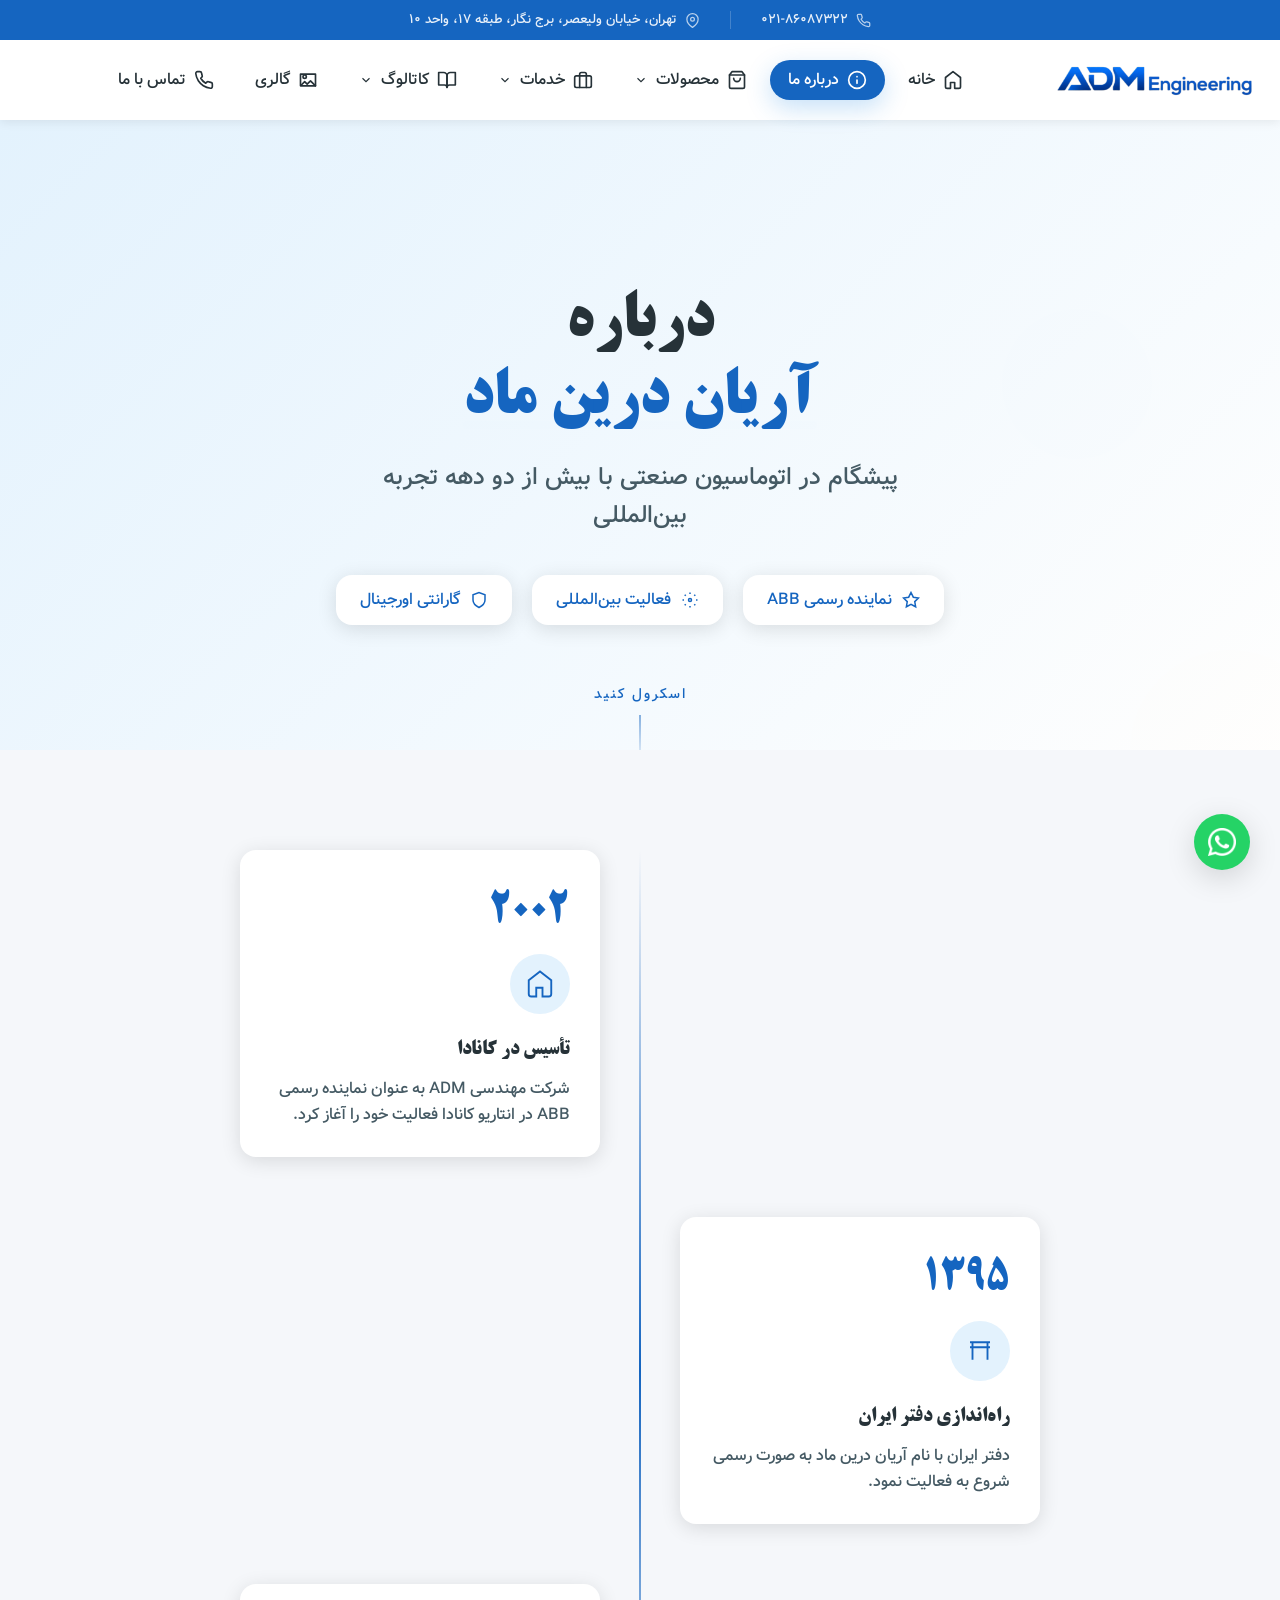
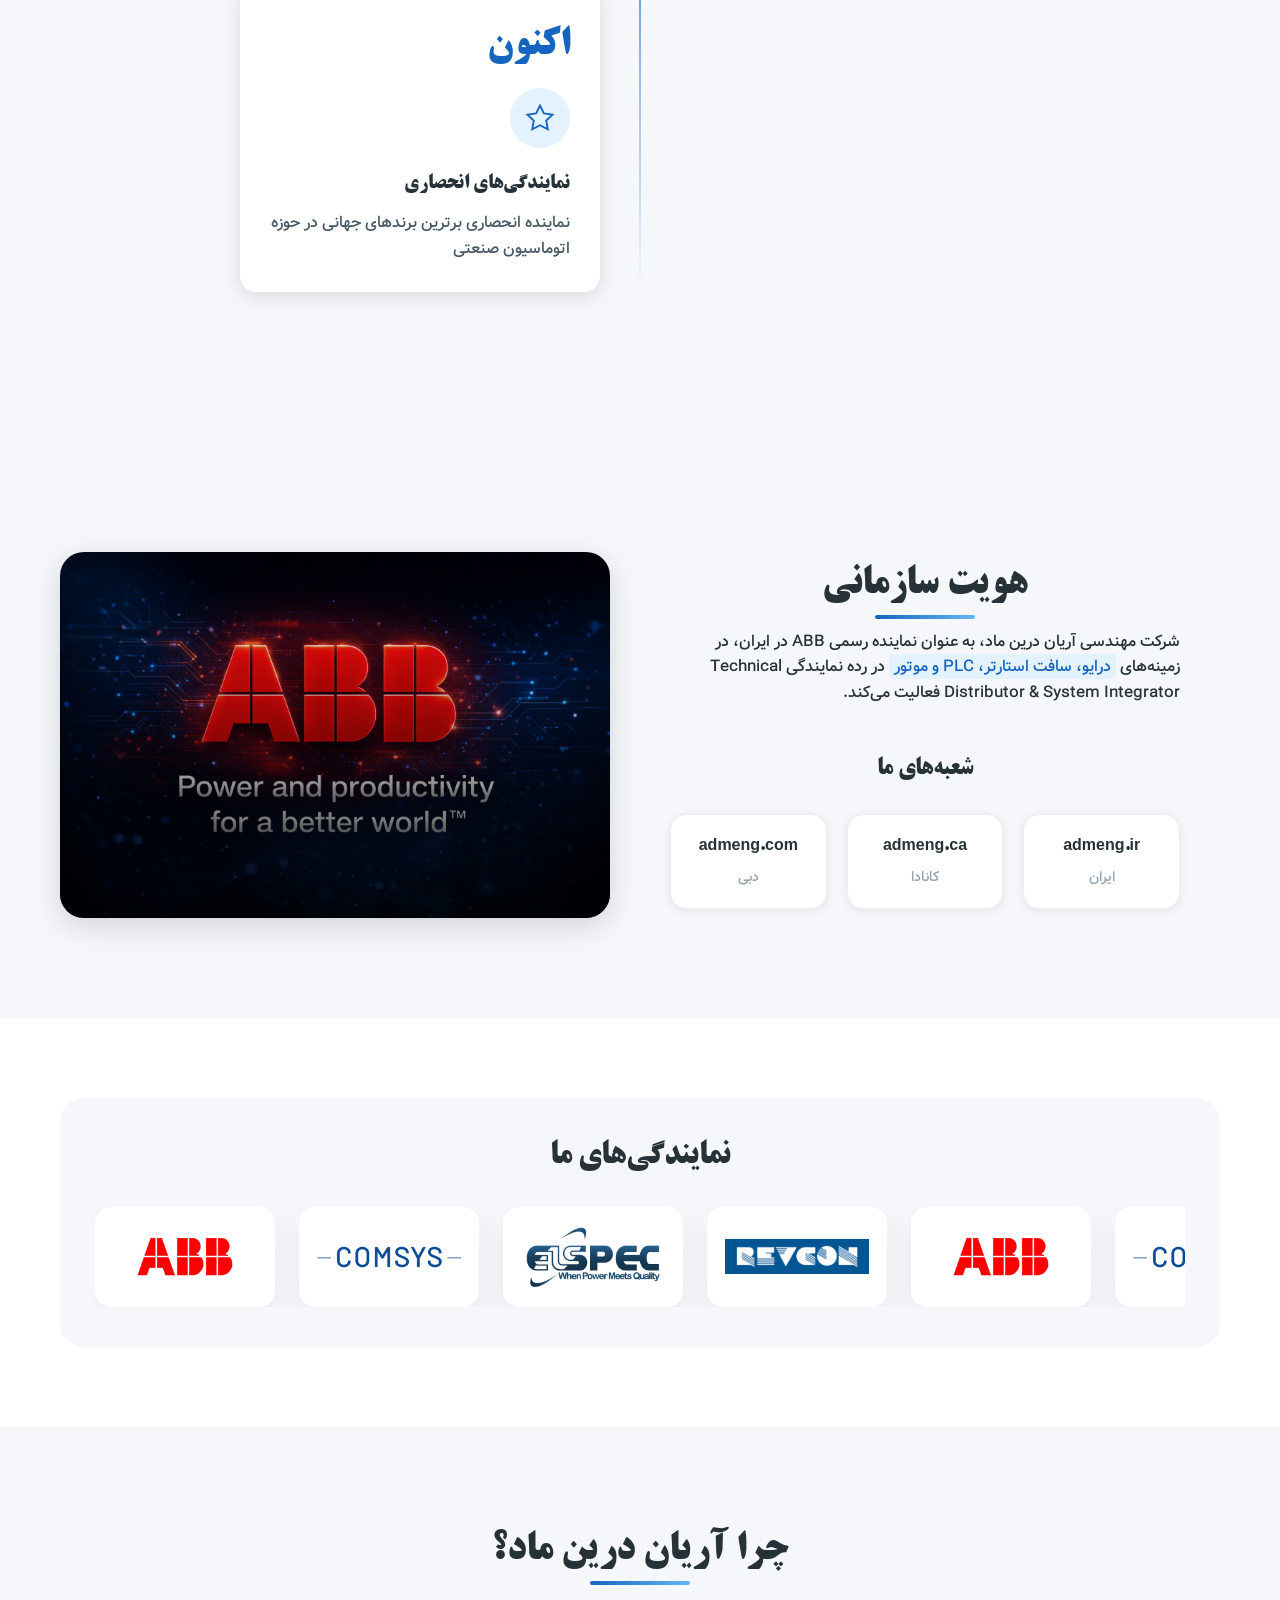
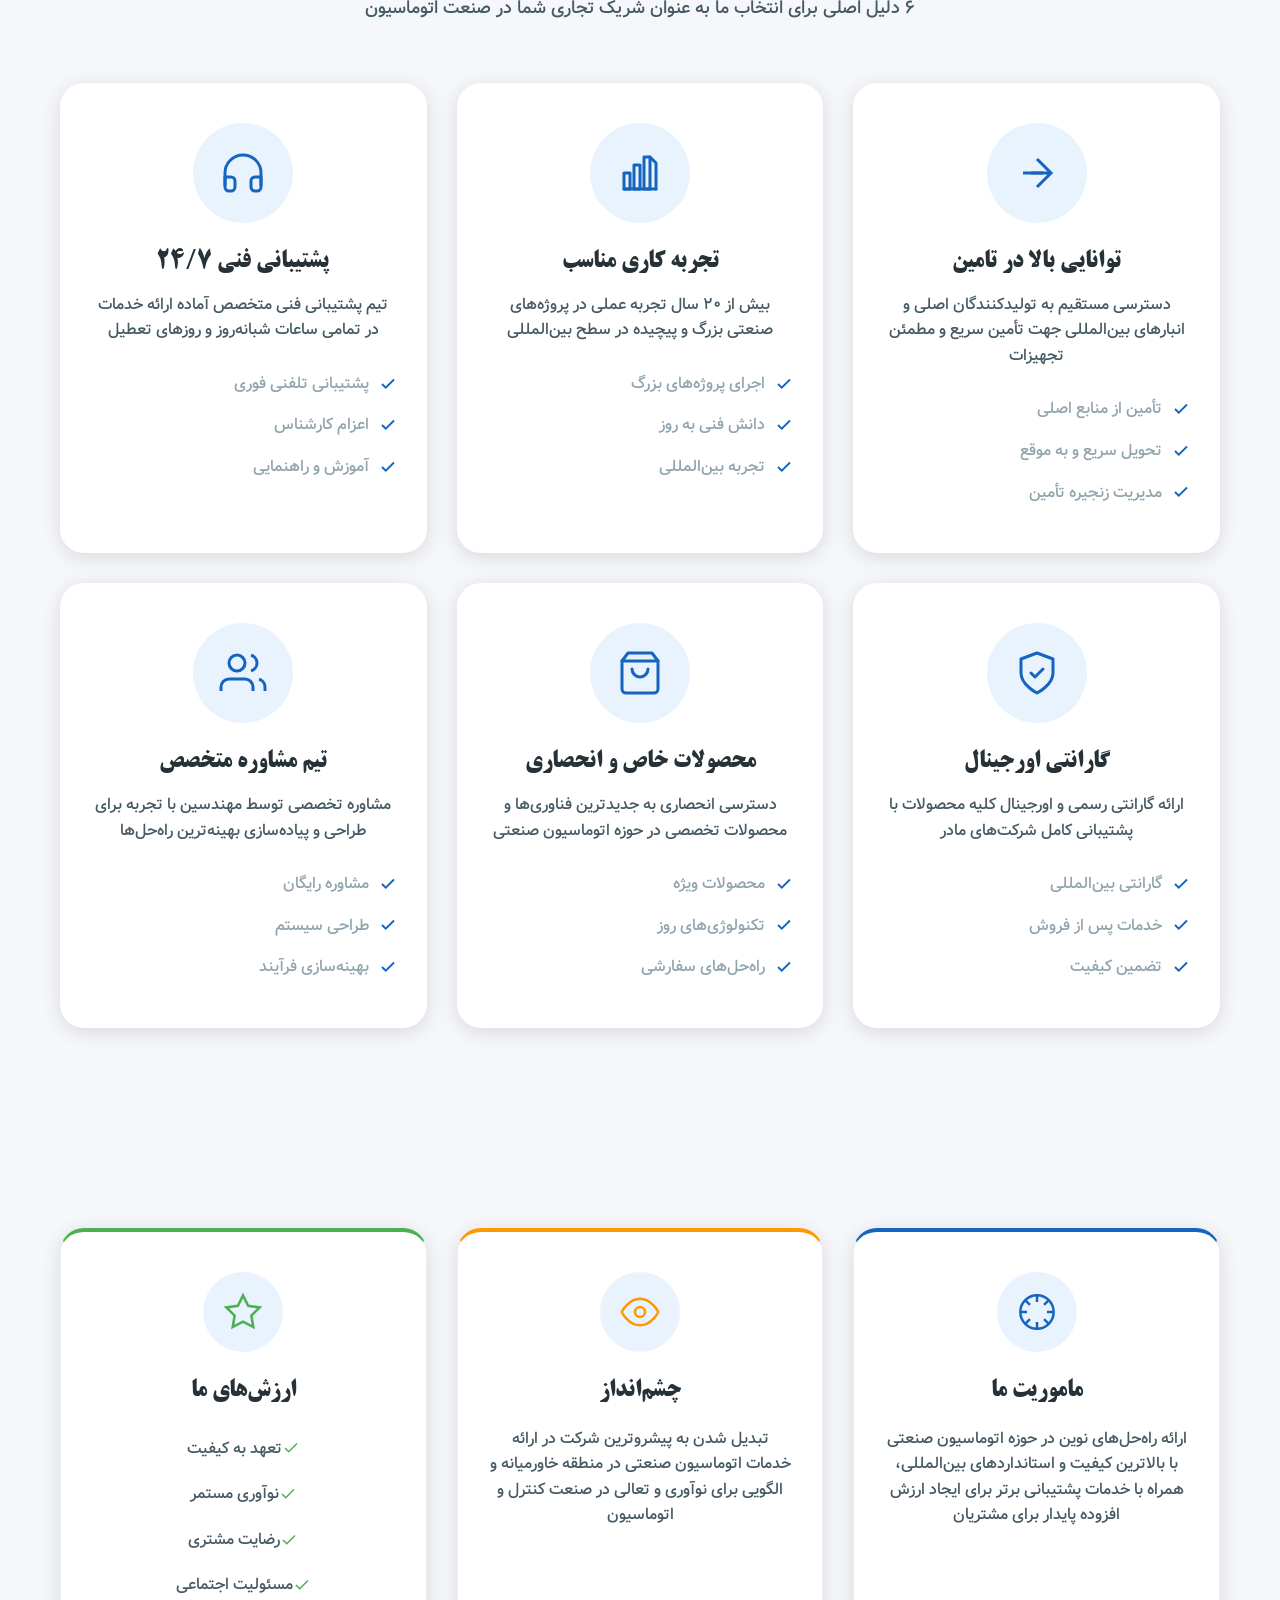
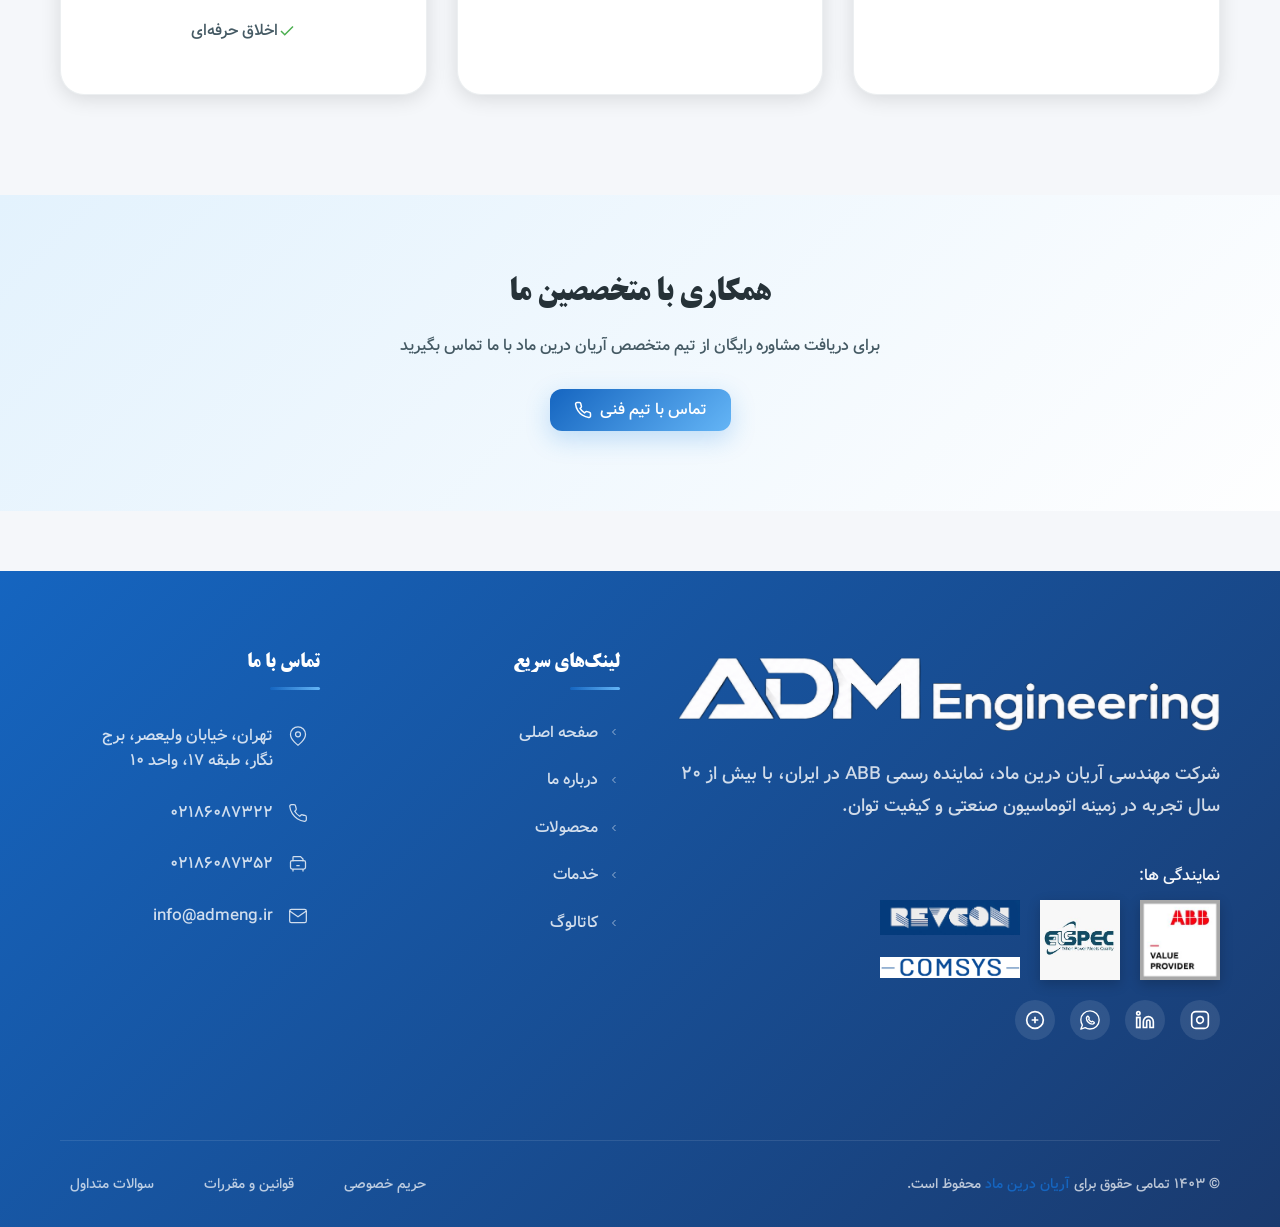
==== about.html @ 377b568b "Add files via upload" ====
<!DOCTYPE html>
<html lang="fa" dir="rtl">

<head>
    <meta charset="UTF-8">
    <meta name="viewport" content="width=device-width, initial-scale=1.0">
    <title>درباره آریان درین ماد | نماینده رسمی ABB در ایران | ۲۰ سال تجربه</title>
    <meta name="description"
        content="شرکت مهندسی آریان درین ماد، نماینده رسمی ABB در ایران با بیش از ۲۰ سال تجربه در اتوماسیون صنعتی، ارائه خدمات تخصصی درایو، سافت استارتر، PLC و کیفیت توان">
    <meta name="keywords"
        content="درباره آریان درین ماد, نماینده ABB در ایران, تاریخچه شرکت, اتوماسیون صنعتی, ADM Engineering">
    <meta name="author" content="آریان درین ماد">
    <meta name="robots" content="index, follow">

    <link rel="canonical" href="https://admeng.ir/about">

    <!-- Open Graph -->
    <meta property="og:title" content="درباره آریان درین ماد | نماینده رسمی ABB در ایران">
    <meta property="og:description"
        content="معرفی شرکت آریان درین ماد، نماینده رسمی ABB در ایران با بیش از ۲۰ سال تجربه">
    <meta property="og:type" content="website">
    <meta property="og:url" content="https://admeng.ir/about">

    <link rel="stylesheet" href="css/fonts.css">

    <link rel="stylesheet" href="css/variables.css">
    <link rel="stylesheet" href="css/main.css">
    <link rel="stylesheet" href="css/header.css">
    <link rel="stylesheet" href="css/footer.css">
    <link rel="stylesheet" href="css/animations.css">
    <link rel="stylesheet" href="css/about.css">
    <link rel="stylesheet" href="css/services.css">

    <link rel="icon" type="image/x-icon" href="assets/logo/favicon.ico">
</head>

<body>
    <div class="loading-overlay">
        <div class="loading-spinner"></div>
    </div>

    <!-- Top Bar -->
    <div class="top-bar" id="topBar">
        <div class="top-bar-container">
            <a href="tel:+982186087322" class="top-bar-item">
                <svg viewBox="0 0 24 24" fill="none" stroke="currentColor" stroke-width="2" stroke-linecap="round"
                    stroke-linejoin="round">
                    <path
                        d="M22 16.92v3a2 2 0 0 1-2.18 2 19.8 19.8 0 0 1-8.63-3.07 19.5 19.5 0 0 1-6-6 19.8 19.8 0 0 1-3.07-8.67A2 2 0 0 1 4.11 2h3a2 2 0 0 1 2 1.72c.127.96.362 1.903.7 2.81a2 2 0 0 1-.45 2.11L8.09 9.91a16 16 0 0 0 6 6l1.27-1.27a2 2 0 0 1 2.11-.45c.907.338 1.85.573 2.81.7A2 2 0 0 1 22 16.92z" />
                </svg>
                <span>۰۲۱-۸۶۰۸۷۳۲۲</span>
            </a>
            <div class="top-bar-divider"></div>
            <span class="top-bar-item">
                <svg viewBox="0 0 24 24" fill="none" stroke="currentColor" stroke-width="2" stroke-linecap="round"
                    stroke-linejoin="round">
                    <path d="M21 10c0 7-9 13-9 13s-9-6-9-13a9 9 0 0 1 18 0z" />
                    <circle cx="12" cy="10" r="3" />
                </svg>
                <span>تهران، خیابان ولیعصر، برج نگار، طبقه ۱۷، واحد ۱۰</span>
            </span>
        </div>
    </div>

    <!-- Header -->
    <header class="header-main">
        <div class="container header-container">
            <div class="logo-wrapper">
                <a href="/" class="logo">
                    <img src="assets/logo/logo-header.png" alt="آریان درین ماد" width="200" height="60" loading="eager">
                </a>
            </div>

            <nav class="nav-main">
                <ul class="nav-list">
                    <li class="nav-item">
                        <a href="/" class="nav-link">
                            <svg class="nav-icon" width="20" height="20" viewBox="0 0 24 24" fill="none"
                                stroke="currentColor" stroke-width="2" stroke-linecap="round" stroke-linejoin="round">
                                <path d="M3 9l9-7 9 7v11a2 2 0 0 1-2 2h-5v-7H9v7H5a2 2 0 0 1-2-2z" />
                            </svg>
                            <span>خانه</span>
                        </a>
                    </li>
                    <li class="nav-item">
                        <a href="/about" class="nav-link active">
                            <svg class="nav-icon" width="20" height="20" viewBox="0 0 24 24" fill="none"
                                stroke="currentColor" stroke-width="2" stroke-linecap="round" stroke-linejoin="round">
                                <circle cx="12" cy="12" r="10" />
                                <path d="M12 16v-4M12 8h.01" />
                            </svg>
                            <span>درباره ما</span>
                        </a>
                    </li>
                    <li class="nav-item nav-item-dropdown">
                        <a href="#" class="nav-link dropdown-toggle">
                            <svg class="nav-icon" width="20" height="20" viewBox="0 0 24 24" fill="none"
                                stroke="currentColor" stroke-width="2" stroke-linecap="round" stroke-linejoin="round">
                                <path d="M6 2L3 6v14a2 2 0 0 0 2 2h14a2 2 0 0 0 2-2V6l-3-4z" />
                                <line x1="3" y1="6" x2="21" y2="6" />
                                <path d="M16 10a4 4 0 0 1-8 0" />
                            </svg>
                            <span>محصولات</span>
                            <svg class="dropdown-arrow" width="14" height="14" viewBox="0 0 24 24" fill="none"
                                stroke="currentColor" stroke-width="2">
                                <path d="M6 9l6 6 6-6" />
                            </svg>
                        </a>
                        <div class="dropdown-menu">
                            <a href="#products" class="dropdown-item">درایو ABB</a>
                            <a href="#products" class="dropdown-item">سافت استارتر ABB</a>
                            <a href="#products" class="dropdown-item">موتور ABB</a>
                            <a href="#products" class="dropdown-item">PLC ABB</a>
                            <a href="#products" class="dropdown-item">کیفیت توان</a>
                        </div>
                    </li>
                    <li class="nav-item nav-item-dropdown">
                        <a href="#" class="nav-link dropdown-toggle">
                            <svg class="nav-icon" width="20" height="20" viewBox="0 0 24 24" fill="none"
                                stroke="currentColor" stroke-width="2" stroke-linecap="round" stroke-linejoin="round">
                                <rect x="2" y="7" width="20" height="14" rx="2" ry="2" />
                                <path d="M16 21V5a2 2 0 0 0-2-2h-4a2 2 0 0 0-2 2v16" />
                            </svg>
                            <span>خدمات</span>
                            <svg class="dropdown-arrow" width="14" height="14" viewBox="0 0 24 24" fill="none"
                                stroke="currentColor" stroke-width="2">
                                <path d="M6 9l6 6 6-6" />
                            </svg>
                        </a>
                        <div class="dropdown-menu">
                            <a href="#services" class="dropdown-item">نصب و راه اندازی</a>
                            <a href="#services" class="dropdown-item">تعمیرات تخصصی</a>
                            <a href="#services" class="dropdown-item">تامین قطعات یدکی</a>
                            <a href="#services" class="dropdown-item">بررسی کیفیت توان</a>
                            <a href="#services" class="dropdown-item">اتوماسیون صنعتی</a>
                            <a href="#services" class="dropdown-item">آموزش تخصصی</a>
                        </div>
                    </li>
                    <li class="nav-item nav-item-dropdown">
                        <a href="#catalog" class="nav-link dropdown-toggle">
                            <svg class="nav-icon" width="20" height="20" viewBox="0 0 24 24" fill="none"
                                stroke="currentColor" stroke-width="2" stroke-linecap="round" stroke-linejoin="round">
                                <path d="M2 3h6a4 4 0 0 1 4 4v14a3 3 0 0 0-3-3H2z" />
                                <path d="M22 3h-6a4 4 0 0 0-4 4v14a3 3 0 0 1 3-3h7z" />
                            </svg>
                            <span>کاتالوگ</span>
                            <svg class="dropdown-arrow" width="14" height="14" viewBox="0 0 24 24" fill="none"
                                stroke="currentColor" stroke-width="2">
                                <path d="M6 9l6 6 6-6" />
                            </svg>
                        </a>
                        <div class="dropdown-menu">
                            <a href="#catalog-acs" class="dropdown-item">کاتالوگ محصولات درایو</a>
                            <a href="#catalog-plc" class="dropdown-item">کاتالوگ محصولات PLC</a>
                            <a href="#catalog-softstarter" class="dropdown-item">کاتالوگ محصولات موتور ABB</a>
                            <a href="#catalog-abb-motors" class="dropdown-item">کاتالوگ محصولات کیفیت توان</a>
                            <a href="#catalog-revcon" class="dropdown-item">کاتالوگ محصولات سافت استارتر</a>
                        </div>
                    </li>
                    <li class="nav-item">
                        <a href="/gallery" class="nav-link">
                            <svg class="nav-icon" width="20" height="20" viewBox="0 0 24 24" fill="none"
                                stroke="currentColor" stroke-width="2" stroke-linecap="round" stroke-linejoin="round">
                                <path d="M3 5h18v14H3z" />
                                <circle cx="8" cy="8" r="2" />
                                <path d="M21 19l-6-6-4 4-3-3-4 4" />
                            </svg>
                            <span>گالری</span>
                        </a>
                    </li>
                    <li class="nav-item">
                        <a href="/contact" class="nav-link">
                            <svg class="nav-icon" width="20" height="20" viewBox="0 0 24 24" fill="none"
                                stroke="currentColor" stroke-width="2" stroke-linecap="round" stroke-linejoin="round">
                                <path
                                    d="M22 16.92v3a2 2 0 0 1-2.18 2 19.8 19.8 0 0 1-8.63-3.07 19.5 19.5 0 0 1-6-6 19.8 19.8 0 0 1-3.07-8.67A2 2 0 0 1 4.11 2h3a2 2 0 0 1 2 1.72c.127.96.362 1.903.7 2.81a2 2 0 0 1-.45 2.11L8.09 9.91a16 16 0 0 0 6 6l1.27-1.27a2 2 0 0 1 2.11-.45c.907.338 1.85.573 2.81.7A2 2 0 0 1 22 16.92z" />
                            </svg>
                            <span>تماس با ما</span>
                        </a>
                    </li>
                </ul>
            </nav>

            <div class="header-actions">

            </div>

            <button class="mobile-toggle">
                <span></span>
                <span></span>
                <span></span>
            </button>
        </div>
    </header>

    <section class="about-hero">
        <div class="about-hero-bg">
            <div class="hero-pattern"></div>
            <div class="floating-shape shape-1"></div>
            <div class="floating-shape shape-2"></div>
            <div class="floating-shape shape-3"></div>
        </div>

        <div class="container">
            <div class="about-hero-content">
                <h1 class="about-hero-title">
                    <span class="title-line">درباره</span>
                    <span class="title-line highlight">آریان درین ماد</span>
                </h1>
                <p class="about-hero-subtitle">
                    پیشگام در اتوماسیون صنعتی با بیش از دو دهه تجربه بین‌المللی
                </p>

                <div class="company-badges">
                    <span class="badge">
                        <svg width="18" height="18" viewBox="0 0 24 24" fill="none" stroke="currentColor"
                            stroke-width="2">
                            <polygon
                                points="12 2 15.09 8.26 22 9.27 17 14.14 18.18 21.02 12 17.77 5.82 21.02 7 14.14 2 9.27 8.91 8.26 12 2" />
                        </svg>
                        نماینده رسمی ABB
                    </span>
                    <span class="badge">
                        <svg width="18" height="18" viewBox="0 0 24 24" fill="none" stroke="currentColor"
                            stroke-width="2">
                            <circle cx="12" cy="12" r="2" />
                            <path
                                d="M2 12h2M20 12h2M12 2v2M12 20v2M4.93 4.93l1.41 1.41M17.66 17.66l1.41 1.41M4.93 19.07l1.41-1.41M17.66 6.34l1.41-1.41" />
                        </svg>
                        فعالیت بین‌المللی
                    </span>
                    <span class="badge">
                        <svg width="18" height="18" viewBox="0 0 24 24" fill="none" stroke="currentColor"
                            stroke-width="2">
                            <path d="M12 22s8-4 8-10V5l-8-3-8 3v7c0 6 8 10 8 10z" />
                        </svg>
                        گارانتی اورجینال
                    </span>
                </div>
            </div>
        </div>

        <div class="scroll-indicator">
            <span class="scroll-text">اسکرول کنید</span>
            <div class="scroll-line"></div>
        </div>
    </section>

    <section class="about-timeline">
        <div class="container">
            <div class="timeline">
                <div class="timeline-item left reveal">
                    <div class="timeline-content">
                        <div class="timeline-year">۲۰۰۲</div>
                        <div class="timeline-icon">
                            <svg width="30" height="30" viewBox="0 0 24 24" fill="none" stroke="currentColor"
                                stroke-width="1.5">
                                <path d="M3 9l9-7 9 7v11a2 2 0 0 1-2 2h-5v-7H9v7H5a2 2 0 0 1-2-2z" />
                            </svg>
                        </div>
                        <div class="timeline-title">تأسیس در کانادا</div>
                        <div class="timeline-description">
                            شرکت مهندسی ADM به عنوان نماینده رسمی ABB در انتاریو کانادا فعالیت خود را آغاز کرد.
                        </div>
                    </div>
                </div>

                <div class="timeline-item right reveal">
                    <div class="timeline-content">
                        <div class="timeline-year">۱۳۹۵</div>
                        <div class="timeline-icon">
                            <svg width="30" height="30" viewBox="0 0 24 24" fill="none" stroke="currentColor"
                                stroke-width="1.5">
                                <path d="M4 5h16M4 9h16M6 5v14M18 5v14" />
                            </svg>
                        </div>
                        <div class="timeline-title">راه‌اندازی دفتر ایران</div>
                        <div class="timeline-description">
                            دفتر ایران با نام <strong>آریان درین ماد</strong> به صورت رسمی شروع به فعالیت نمود.
                        </div>
                    </div>
                </div>

                <div class="timeline-item left reveal">
                    <div class="timeline-content">
                        <div class="timeline-year">اکنون</div>
                        <div class="timeline-icon">
                            <svg width="30" height="30" viewBox="0 0 24 24" fill="none" stroke="currentColor"
                                stroke-width="1.5">
                                <polygon
                                    points="12 2 15.09 8.26 22 9.27 17 14.14 18.18 21.02 12 17.77 5.82 21.02 7 14.14 2 9.27 8.91 8.26 12 2" />
                            </svg>
                        </div>
                        <div class="timeline-title">نمایندگی‌های انحصاری</div>
                        <div class="timeline-description">
                            نماینده انحصاری برترین برندهای جهانی در حوزه اتوماسیون صنعتی
                        </div>
                    </div>
                </div>
            </div>
        </div>
    </section>

    <section class="company-info">
        <div class="container">
            <div class="company-grid">
                <div class="company-text reveal">
                    <h2 class="section-title">هویت سازمانی</h2>
                    <p class="company-description-hero">
                        شرکت مهندسی آریان درین ماد، به عنوان نماینده رسمی ABB در ایران، در زمینه‌های
                        <span class="highlight-text">درایو، سافت استارتر، PLC و موتور</span>
                        در رده نمایندگی <strong>Technical Distributor & System Integrator</strong> فعالیت می‌کند.
                    </p>
                    <div class="partnerships">
                        <h3 class="partnerships-title">شعبه‌های ما</h3>
                        <div class="partners-grid">
                            <a href="https://admeng.ir" target="_blank" class="partner-item" rel="noopener noreferrer">
                                <div class="partner-name">admeng.ir</div>
                                <div class="partner-country">ایران</div>
                            </a>
                            <a href="https://admeng.ca" target="_blank" class="partner-item" rel="noopener noreferrer">
                                <div class="partner-name">admeng.ca</div>
                                <div class="partner-country">کانادا</div>
                            </a>
                            <a href="https://admeng.com" target="_blank" class="partner-item" rel="noopener noreferrer">
                                <div class="partner-name">admeng.com</div>
                                <div class="partner-country">دبی</div>
                            </a>
                        </div>
                    </div>
                </div>

                <div class="company-image reveal">
                    <div class="image-wrapper">
                        <img src="assets/about/company.png" alt="دفتر آریان درین ماد" loading="lazy">
                        <div class="image-overlay"></div>
                    </div>
                </div>
            </div>
        </div>
    </section>

    <section class="partenrs-section">
        <div class="container">
            <div class="partenrs-block reveal">
                <div class="partenrs-header">
                    <h2 class="partenrs-title">نمایندگی‌های ما</h2>
                </div>
                <div class="partenrs-loop">
                    <div class="partenrs-track">
                        <div class="manufacturer-card"><img src="assets/partenrs/abb.png" alt="ABB" loading="lazy"></div>
                        <!-- <div class="manufacturer-card"><img src="assets/partenrs/airmonitor.png" alt="Airmonitor" loading="lazy"></div> -->
                        <!-- <div class="manufacturer-card"><img src="assets/partenrs/ametek.png" alt="Ametek" loading="lazy"></div>
                        <div class="manufacturer-card"><img src="assets/partenrs/baldor.png" alt="Baldor" loading="lazy"></div> -->
                        <div class="manufacturer-card"><img src="assets/partenrs/comsys.png" alt="Comsys" loading="lazy"></div>
                        <div class="manufacturer-card"><img src="assets/partenrs/elspec.png" alt="Elspec" loading="lazy"></div>
                        <!-- <div class="manufacturer-card"><img src="assets/partenrs/onicon.png" alt="Onicon" loading="lazy"></div> -->
                        <div class="manufacturer-card"><img src="assets/partenrs/revcon.png" alt="Revcon" loading="lazy"></div>
                        <!-- <div class="manufacturer-card"><img src="assets/partenrs/sinetamer.png" alt="Sinetamer" loading="lazy"></div> -->
                        <!-- <div class="manufacturer-card"><img src="assets/partenrs/tci.png" alt="TCI" loading="lazy"></div> -->
                        <div class="manufacturer-card"><img src="assets/partenrs/abb.png" alt="ABB" loading="lazy"></div>
                        <!-- <div class="manufacturer-card"><img src="assets/partenrs/airmonitor.png" alt="Airmonitor" loading="lazy"></div> -->
                        <!-- <div class="manufacturer-card"><img src="assets/partenrs/ametek.png" alt="Ametek" loading="lazy"></div>
                        <div class="manufacturer-card"><img src="assets/partenrs/baldor.png" alt="Baldor" loading="lazy"></div> -->
                        <div class="manufacturer-card"><img src="assets/partenrs/comsys.png" alt="Comsys" loading="lazy"></div>
                        <div class="manufacturer-card"><img src="assets/partenrs/elspec.png" alt="Elspec" loading="lazy"></div>
                        <!-- <div class="manufacturer-card"><img src="assets/partenrs/onicon.png" alt="Onicon" loading="lazy"></div> -->
                        <div class="manufacturer-card"><img src="assets/partenrs/revcon.png" alt="Revcon" loading="lazy"></div>
                        <!-- <div class="manufacturer-card"><img src="assets/partenrs/sinetamer.png" alt="Sinetamer" loading="lazy"></div> -->
                        <!-- <div class="manufacturer-card"><img src="assets/partenrs/tci.png" alt="TCI" loading="lazy"></div> -->
                        <div class="manufacturer-card"><img src="assets/partenrs/abb.png" alt="ABB" loading="lazy"></div>
                        <!-- <div class="manufacturer-card"><img src="assets/partenrs/airmonitor.png" alt="Airmonitor" loading="lazy"></div> -->
                        <!-- <div class="manufacturer-card"><img src="assets/partenrs/ametek.png" alt="Ametek" loading="lazy"></div>
                        <div class="manufacturer-card"><img src="assets/partenrs/baldor.png" alt="Baldor" loading="lazy"></div> -->
                        <div class="manufacturer-card"><img src="assets/partenrs/comsys.png" alt="Comsys" loading="lazy"></div>
                        <div class="manufacturer-card"><img src="assets/partenrs/elspec.png" alt="Elspec" loading="lazy"></div>
                        <!-- <div class="manufacturer-card"><img src="assets/partenrs/onicon.png" alt="Onicon" loading="lazy"></div> -->
                        <div class="manufacturer-card"><img src="assets/partenrs/revcon.png" alt="Revcon" loading="lazy"></div>
                        <!-- <div class="manufacturer-card"><img src="assets/partenrs/sinetamer.png" alt="Sinetamer" loading="lazy"></div> -->
                        <!-- <div class="manufacturer-card"><img src="assets/partenrs/tci.png" alt="TCI" loading="lazy"></div> -->
                        <div class="manufacturer-card"><img src="assets/partenrs/abb.png" alt="ABB" loading="lazy"></div>
                        <!-- <div class="manufacturer-card"><img src="assets/partenrs/airmonitor.png" alt="Airmonitor" loading="lazy"></div> -->
                        <!-- <div class="manufacturer-card"><img src="assets/partenrs/ametek.png" alt="Ametek" loading="lazy"></div>
                        <div class="manufacturer-card"><img src="assets/partenrs/baldor.png" alt="Baldor" loading="lazy"></div> -->
                        <div class="manufacturer-card"><img src="assets/partenrs/comsys.png" alt="Comsys" loading="lazy"></div>
                        <div class="manufacturer-card"><img src="assets/partenrs/elspec.png" alt="Elspec" loading="lazy"></div>
                        <!-- <div class="manufacturer-card"><img src="assets/partenrs/onicon.png" alt="Onicon" loading="lazy"></div> -->
                        <div class="manufacturer-card"><img src="assets/partenrs/revcon.png" alt="Revcon" loading="lazy"></div>
                        <!-- <div class="manufacturer-card"><img src="assets/partenrs/sinetamer.png" alt="Sinetamer" loading="lazy"></div> -->
                        <!-- <div class="manufacturer-card"><img src="assets/partenrs/tci.png" alt="TCI" loading="lazy"></div> -->
                    </div>
                </div>
            </div>
        </div>
    </section>

    <section class="why-choose-us">
        <div class="container">
            <div class="section-header">
                <h2 class="section-title">چرا آریان درین ماد؟</h2>
                <p class="section-description">
                    ۶ دلیل اصلی برای انتخاب ما به عنوان شریک تجاری شما در صنعت اتوماسیون
                </p>
            </div>

            <div class="features-grid">
                <div class="feature-card reveal">
                    <div class="feature-icon">
                        <div class="icon-wrapper">
                            <svg width="48" height="48" viewBox="0 0 24 24" fill="none" stroke="currentColor"
                                stroke-width="1.5">
                                <path d="M5 12h14M12 5l7 7-7 7" />
                                <path d="M9 12h6" />
                            </svg>
                        </div>
                    </div>
                    <h3 class="feature-title">توانایی بالا در تامین</h3>
                    <p class="feature-description">دسترسی مستقیم به تولیدکنندگان اصلی و انبارهای بین‌المللی جهت تأمین
                        سریع و مطمئن تجهیزات</p>
                    <ul class="feature-list">
                        <li><svg width="16" height="16" viewBox="0 0 24 24" fill="none" stroke="currentColor"
                                stroke-width="2">
                                <polyline points="20 6 9 17 4 12" />
                            </svg> تأمین از منابع اصلی</li>
                        <li><svg width="16" height="16" viewBox="0 0 24 24" fill="none" stroke="currentColor"
                                stroke-width="2">
                                <polyline points="20 6 9 17 4 12" />
                            </svg> تحویل سریع و به موقع</li>
                        <li><svg width="16" height="16" viewBox="0 0 24 24" fill="none" stroke="currentColor"
                                stroke-width="2">
                                <polyline points="20 6 9 17 4 12" />
                            </svg> مدیریت زنجیره تأمین</li>
                    </ul>
                </div>

                <div class="feature-card reveal">
                    <div class="feature-icon">
                        <div class="icon-wrapper">
                            <svg width="48" height="48" viewBox="0 0 24 24" fill="none" stroke="currentColor"
                                stroke-width="1.5" stroke-linecap="round" stroke-linejoin="round">
                                <path d="M4 20h16" />
                                <rect x="4" y="12" width="3" height="8" />
                                <rect x="9" y="8" width="3" height="12" />
                                <rect x="14" y="4" width="3" height="16" />
                                <polyline points="17 4 20 7 20 20" />
                            </svg>
                        </div>
                    </div>
                    <h3 class="feature-title">تجربه کاری مناسب</h3>
                    <p class="feature-description">بیش از ۲۰ سال تجربه عملی در پروژه‌های صنعتی بزرگ و پیچیده در سطح
                        بین‌المللی</p>
                    <ul class="feature-list">
                        <li><svg width="16" height="16" viewBox="0 0 24 24" fill="none" stroke="currentColor"
                                stroke-width="2">
                                <polyline points="20 6 9 17 4 12" />
                            </svg> اجرای پروژه‌های بزرگ</li>
                        <li><svg width="16" height="16" viewBox="0 0 24 24" fill="none" stroke="currentColor"
                                stroke-width="2">
                                <polyline points="20 6 9 17 4 12" />
                            </svg> دانش فنی به روز</li>
                        <li><svg width="16" height="16" viewBox="0 0 24 24" fill="none" stroke="currentColor"
                                stroke-width="2">
                                <polyline points="20 6 9 17 4 12" />
                            </svg> تجربه بین‌المللی</li>
                    </ul>
                </div>

                <div class="feature-card reveal">
                    <div class="feature-icon">
                        <div class="icon-wrapper">
                            <svg width="48" height="48" viewBox="0 0 24 24" fill="none" stroke="currentColor"
                                stroke-width="1.5" stroke-linecap="round" stroke-linejoin="round">
                                <path d="M3 18v-6a9 9 0 0 1 18 0v6" />
                                <path d="M21 19a2 2 0 0 1-2 2h-1a2 2 0 0 1-2-2v-3a2 2 0 0 1 2-2h3z" />
                                <path d="M3 19a2 2 0 0 0 2 2h1a2 2 0 0 0 2-2v-3a2 2 0 0 0-2-2H3z" />
                            </svg>
                        </div>
                    </div>
                    <h3 class="feature-title">پشتیبانی فنی ۲۴/۷</h3>
                    <p class="feature-description">تیم پشتیبانی فنی متخصص آماده ارائه خدمات در تمامی ساعات شبانه‌روز و
                        روزهای تعطیل</p>
                    <ul class="feature-list">
                        <li><svg width="16" height="16" viewBox="0 0 24 24" fill="none" stroke="currentColor"
                                stroke-width="2">
                                <polyline points="20 6 9 17 4 12" />
                            </svg> پشتیبانی تلفنی فوری</li>
                        <li><svg width="16" height="16" viewBox="0 0 24 24" fill="none" stroke="currentColor"
                                stroke-width="2">
                                <polyline points="20 6 9 17 4 12" />
                            </svg> اعزام کارشناس</li>
                        <li><svg width="16" height="16" viewBox="0 0 24 24" fill="none" stroke="currentColor"
                                stroke-width="2">
                                <polyline points="20 6 9 17 4 12" />
                            </svg> آموزش و راهنمایی</li>
                    </ul>
                </div>

                <div class="feature-card reveal">
                    <div class="feature-icon">
                        <div class="icon-wrapper">
                            <svg width="48" height="48" viewBox="0 0 24 24" fill="none" stroke="currentColor"
                                stroke-width="1.5" stroke-linecap="round" stroke-linejoin="round">
                                <path d="M12 22s8-4 8-10V5l-8-3-8 3v7c0 6 8 10 8 10z" />
                                <polyline points="9 12 11 14 15 10" />
                            </svg>
                        </div>
                    </div>
                    <h3 class="feature-title">گارانتی اورجینال</h3>
                    <p class="feature-description">ارائه گارانتی رسمی و اورجینال کلیه محصولات با پشتیبانی کامل شرکت‌های
                        مادر</p>
                    <ul class="feature-list">
                        <li><svg width="16" height="16" viewBox="0 0 24 24" fill="none" stroke="currentColor"
                                stroke-width="2">
                                <polyline points="20 6 9 17 4 12" />
                            </svg> گارانتی بین‌المللی</li>
                        <li><svg width="16" height="16" viewBox="0 0 24 24" fill="none" stroke="currentColor"
                                stroke-width="2">
                                <polyline points="20 6 9 17 4 12" />
                            </svg> خدمات پس از فروش</li>
                        <li><svg width="16" height="16" viewBox="0 0 24 24" fill="none" stroke="currentColor"
                                stroke-width="2">
                                <polyline points="20 6 9 17 4 12" />
                            </svg> تضمین کیفیت</li>
                    </ul>
                </div>

                <div class="feature-card reveal">
                    <div class="feature-icon">
                        <div class="icon-wrapper">
                            <svg class="nav-icon" width="20" height="20" viewBox="0 0 24 24" fill="none"
                                stroke="currentColor" stroke-width="1.5" stroke-linecap="round" stroke-linejoin="round">
                                <path d="M6 2L3 6v14a2 2 0 0 0 2 2h14a2 2 0 0 0 2-2V6l-3-4z" />
                                <line x1="3" y1="6" x2="21" y2="6" />
                                <path d="M16 10a4 4 0 0 1-8 0" />
                            </svg>
                        </div>
                    </div>
                    <h3 class="feature-title">محصولات خاص و انحصاری</h3>
                    <p class="feature-description">دسترسی انحصاری به جدیدترین فناوری‌ها و محصولات تخصصی در حوزه
                        اتوماسیون صنعتی</p>
                    <ul class="feature-list">
                        <li><svg width="16" height="16" viewBox="0 0 24 24" fill="none" stroke="currentColor"
                                stroke-width="2">
                                <polyline points="20 6 9 17 4 12" />
                            </svg> محصولات ویژه</li>
                        <li><svg width="16" height="16" viewBox="0 0 24 24" fill="none" stroke="currentColor"
                                stroke-width="2">
                                <polyline points="20 6 9 17 4 12" />
                            </svg> تکنولوژی‌های روز</li>
                        <li><svg width="16" height="16" viewBox="0 0 24 24" fill="none" stroke="currentColor"
                                stroke-width="2">
                                <polyline points="20 6 9 17 4 12" />
                            </svg> راه‌حل‌های سفارشی</li>
                    </ul>
                </div>

                <div class="feature-card reveal">
                    <div class="feature-icon">
                        <div class="icon-wrapper">
                            <svg width="48" height="48" viewBox="0 0 24 24" fill="none" stroke="currentColor"
                                stroke-width="1.5">
                                <path d="M17 21v-2a4 4 0 0 0-4-4H5a4 4 0 0 0-4 4v2" />
                                <circle cx="9" cy="7" r="4" />
                                <path d="M23 21v-2a4 4 0 0 0-3-3.87" />
                                <path d="M16 3.13a4 4 0 0 1 0 7.75" />
                            </svg>
                        </div>
                    </div>
                    <h3 class="feature-title">تیم مشاوره متخصص</h3>
                    <p class="feature-description">مشاوره تخصصی توسط مهندسین با تجربه برای طراحی و پیاده‌سازی بهینه‌ترین
                        راه‌حل‌ها</p>
                    <ul class="feature-list">
                        <li><svg width="16" height="16" viewBox="0 0 24 24" fill="none" stroke="currentColor"
                                stroke-width="2">
                                <polyline points="20 6 9 17 4 12" />
                            </svg> مشاوره رایگان</li>
                        <li><svg width="16" height="16" viewBox="0 0 24 24" fill="none" stroke="currentColor"
                                stroke-width="2">
                                <polyline points="20 6 9 17 4 12" />
                            </svg> طراحی سیستم</li>
                        <li><svg width="16" height="16" viewBox="0 0 24 24" fill="none" stroke="currentColor"
                                stroke-width="2">
                                <polyline points="20 6 9 17 4 12" />
                            </svg> بهینه‌سازی فرآیند</li>
                    </ul>
                </div>
            </div>
        </div>
    </section>

    <section class="mission-vision">
        <div class="container">
            <div class="mv-grid">
                <div class="mv-card mission reveal">
                    <div class="mv-icon">
                        <svg width="40" height="40" viewBox="0 0 24 24" fill="none" stroke="currentColor"
                            stroke-width="1.5">
                            <circle cx="12" cy="12" r="10" />
                            <path
                                d="M12 2v4M12 18v4M4.93 4.93l2.83 2.83M16.24 16.24l2.83 2.83M2 12h4M18 12h4M4.93 19.07l2.83-2.83M16.24 7.76l2.83-2.83" />
                        </svg>
                    </div>
                    <h3 class="mv-title">ماموریت ما</h3>
                    <p class="mv-description">
                        ارائه راه‌حل‌های نوین در حوزه اتوماسیون صنعتی با بالاترین کیفیت و استانداردهای بین‌المللی،
                        همراه با خدمات پشتیبانی برتر برای ایجاد ارزش افزوده پایدار برای مشتریان
                    </p>
                </div>

                <div class="mv-card vision reveal">
                    <div class="mv-icon">
                        <svg width="40" height="40" viewBox="0 0 24 24" fill="none" stroke="currentColor"
                            stroke-width="1.5">
                            <path d="M1 12s4-8 11-8 11 8 11 8-4 8-11 8-11-8-11-8z" />
                            <circle cx="12" cy="12" r="3" />
                        </svg>
                    </div>
                    <h3 class="mv-title">چشم‌انداز</h3>
                    <p class="mv-description">
                        تبدیل شدن به پیشروترین شرکت در ارائه خدمات اتوماسیون صنعتی در منطقه خاورمیانه
                        و الگویی برای نوآوری و تعالی در صنعت کنترل و اتوماسیون
                    </p>
                </div>

                <div class="mv-card values reveal">
                    <div class="mv-icon">
                        <svg width="40" height="40" viewBox="0 0 24 24" fill="none" stroke="currentColor"
                            stroke-width="1.5">
                            <path
                                d="M12 2L15.09 8.26L22 9.27L17 14.14L18.18 21.02L12 17.77L5.82 21.02L7 14.14L2 9.27L8.91 8.26L12 2z" />
                        </svg>
                    </div>
                    <h3 class="mv-title">ارزش‌های ما</h3>
                    <ul class="values-list">
                        <li><svg width="18" height="18" viewBox="0 0 24 24" fill="none" stroke="currentColor"
                                stroke-width="2">
                                <polyline points="20 6 9 17 4 12" />
                            </svg> تعهد به کیفیت</li>
                        <li><svg width="18" height="18" viewBox="0 0 24 24" fill="none" stroke="currentColor"
                                stroke-width="2">
                                <polyline points="20 6 9 17 4 12" />
                            </svg> نوآوری مستمر</li>
                        <li><svg width="18" height="18" viewBox="0 0 24 24" fill="none" stroke="currentColor"
                                stroke-width="2">
                                <polyline points="20 6 9 17 4 12" />
                            </svg> رضایت مشتری</li>
                        <li><svg width="18" height="18" viewBox="0 0 24 24" fill="none" stroke="currentColor"
                                stroke-width="2">
                                <polyline points="20 6 9 17 4 12" />
                            </svg> مسئولیت اجتماعی</li>
                        <li><svg width="18" height="18" viewBox="0 0 24 24" fill="none" stroke="currentColor"
                                stroke-width="2">
                                <polyline points="20 6 9 17 4 12" />
                            </svg> اخلاق حرفه‌ای</li>
                    </ul>
                </div>
            </div>
        </div>
    </section>

    <section class="team-preview">
        <div class="container">
            <div class="team-cta reveal">
                <h3 class="cta-title">همکاری با متخصصین ما</h3>
                <p class="cta-text">
                    برای دریافت مشاوره رایگان از تیم متخصص آریان درین ماد با ما تماس بگیرید
                </p>
                <a href="/contact" class="btn btn-primary btn-primary-lg">
                    <span>تماس با تیم فنی</span>
                    <svg width="18" height="18" viewBox="0 0 24 24" fill="none" stroke="currentColor" stroke-width="2">
                        <path
                            d="M22 16.92v3a2 2 0 0 1-2.18 2 19.8 19.8 0 0 1-8.63-3.07 19.5 19.5 0 0 1-6-6 19.8 19.8 0 0 1-3.07-8.67A2 2 0 0 1 4.11 2h3a2 2 0 0 1 2 1.72c.127.96.362 1.903.7 2.81a2 2 0 0 1-.45 2.11L8.09 9.91a16 16 0 0 0 6 6l1.27-1.27a2 2 0 0 1 2.11-.45c.907.338 1.85.573 2.81.7A2 2 0 0 1 22 16.92z" />
                    </svg>
                </a>
            </div>
        </div>
        </div>
    </section>

    <!-- Footer -->
    <footer class="footer-main" id="contact">
        <div class="footer-bg">
            <div class="bg-circle"></div>
            <div class="bg-circle"></div>
        </div>

        <div class="container">
            <div class="footer-top">
                <div class="footer-grid">
                    <div class="footer-about">
                        <div class="footer-logo">
                            <img src="assets/logo/logo-footer.png" alt="آریان درین ماد" width="200" height="60"
                                loading="lazy">
                        </div>
                        <p class="company-description">
                            شرکت مهندسی آریان درین ماد، نماینده رسمی ABB در ایران،
                            با بیش از ۲۰ سال تجربه در زمینه اتوماسیون صنعتی و کیفیت توان.
                        </p>
                        <div class="footer-exclusive">
                            <span>نمایندگی ها:</span>
                            <div class="exclusive-images">
                                <img src="assets/certificate/adm-cert-1.jpg" alt="ADM Certificate 1" loading="lazy">
                                <img src="assets/certificate/adm-cert-2.jpg" alt="ADM Certificate 2" loading="lazy">
                                <div class="exclusive-brand-logos">
                                    <img src="assets/logo/revcon-footer.jpg" alt="Revcon" loading="lazy">
                                    <img src="assets/logo/comsys-footer.png" alt="Comsys" loading="lazy">
                                </div>
                            </div>
                        </div>
                        <div class="social-links">
                            <a href="#" class="social-link" aria-label="اینستاگرام">
                                <svg width="20" height="20" viewBox="0 0 24 24" fill="none" stroke="currentColor"
                                    stroke-width="2">
                                    <rect x="2" y="2" width="20" height="20" rx="5" ry="5" />
                                    <path d="M16 11.37A4 4 0 1 1 12.63 8 4 4 0 0 1 16 11.37z" />
                                    <line x1="17.5" y1="6.5" x2="17.51" y2="6.5" />
                                </svg>
                            </a>
                            <a href="#" class="social-link" aria-label="لینکدین">
                                <svg width="20" height="20" viewBox="0 0 24 24" fill="none" stroke="currentColor"
                                    stroke-width="2">
                                    <path
                                        d="M16 8a6 6 0 0 1 6 6v7h-4v-7a2 2 0 0 0-2-2 2 2 0 0 0-2 2v7h-4v-7a6 6 0 0 1 6-6z" />
                                    <rect x="2" y="9" width="4" height="12" />
                                    <circle cx="4" cy="4" r="2" />
                                </svg>
                            </a>
                            <a href="#" class="social-link" aria-label="واتساپ">
                                <svg width="22" height="22" viewBox="0 0 24 24" fill="none"
                                    xmlns="http://www.w3.org/2000/svg" stroke="currentColor" stroke-width="1.5"
                                    stroke-linecap="round" stroke-linejoin="round">
                                    <path
                                        d="M12 2C6.5 2 2 6.2 2 11.7c0 2.1.6 4.1 1.7 5.8L2 22l4.7-1.6c1.6.9 3.4 1.4 5.3 1.4 5.5 0 10-4.2 10-9.7S17.5 2 12 2z" />
                                    <path
                                        d="M9 8.3c.3-.3.7-.4 1.1-.2l.9 1.4c.2.3.2.7 0 1l-.5.6c.7 1.3 1.7 2.3 3 3l.6-.5c.3-.2.7-.2 1 0l1.4.9c.3.2.3.8 0 1.1-.6.6-1.3.9-2.1.9-3.2 0-6.3-3.1-6.3-6.3 0-.8.3-1.5.9-2.1z" />
                                </svg>
                            </a>
                            <a href="#" class="social-link" aria-label="آپارات">
                                <svg width="20" height="20" viewBox="0 0 24 24" fill="none" stroke="currentColor"
                                    stroke-width="2">
                                    <circle cx="12" cy="12" r="10" />
                                    <path d="M12 8v8M8 12h8" />
                                </svg>
                            </a>
                        </div>
                    </div>

                    <div class="footer-links-col">
                        <h4 class="footer-title">لینک‌های سریع</h4>
                        <ul class="footer-links">
                            <li><a href="#home"><svg class="link-icon" width="12" height="12" viewBox="0 0 24 24"
                                        fill="none" stroke="currentColor" stroke-width="2">
                                        <path d="M15 18l-6-6 6-6" />
                                    </svg> صفحه اصلی</a></li>
                            <li><a href="/about"><svg class="link-icon" width="12" height="12" viewBox="0 0 24 24"
                                        fill="none" stroke="currentColor" stroke-width="2">
                                        <path d="M15 18l-6-6 6-6" />
                                    </svg> درباره ما</a></li>
                            <li><a href="#products"><svg class="link-icon" width="12" height="12" viewBox="0 0 24 24"
                                        fill="none" stroke="currentColor" stroke-width="2">
                                        <path d="M15 18l-6-6 6-6" />
                                    </svg> محصولات</a></li>
                            <li><a href="#services"><svg class="link-icon" width="12" height="12" viewBox="0 0 24 24"
                                        fill="none" stroke="currentColor" stroke-width="2">
                                        <path d="M15 18l-6-6 6-6" />
                                    </svg> خدمات</a></li>
                            <li><a href="#catalog"><svg class="link-icon" width="12" height="12" viewBox="0 0 24 24"
                                        fill="none" stroke="currentColor" stroke-width="2">
                                        <path d="M15 18l-6-6 6-6" />
                                    </svg> کاتالوگ</a></li>
                        </ul>
                    </div>

                    <div class="footer-contact">
                        <h4 class="footer-title">تماس با ما</h4>
                        <ul class="contact-info">
                            <li>
                                <svg class="contact-icon" width="20" height="20" viewBox="0 0 24 24" fill="none"
                                    stroke="currentColor" stroke-width="1.5">
                                    <path d="M21 10c0 7-9 13-9 13s-9-6-9-13a9 9 0 0 1 18 0z" />
                                    <circle cx="12" cy="10" r="3" />
                                </svg>
                                <div class="contact-text">تهران، خیابان ولیعصر، برج نگار، طبقه ۱۷، واحد ۱۰</div>
                            </li>
                            <li>
                                <svg class="contact-icon" width="20" height="20" viewBox="0 0 24 24" fill="none"
                                    stroke="currentColor" stroke-width="1.5">
                                    <path
                                        d="M22 16.92v3a2 2 0 0 1-2.18 2 19.8 19.8 0 0 1-8.63-3.07 19.5 19.5 0 0 1-6-6 19.8 19.8 0 0 1-3.07-8.67A2 2 0 0 1 4.11 2h3a2 2 0 0 1 2 1.72c.127.96.362 1.903.7 2.81a2 2 0 0 1-.45 2.11L8.09 9.91a16 16 0 0 0 6 6l1.27-1.27a2 2 0 0 1 2.11-.45c.907.338 1.85.573 2.81.7A2 2 0 0 1 22 16.92z" />
                                </svg>
                                <div class="contact-text">
                                    <a href="tel:+982186087322">۰۲۱۸۶۰۸۷۳۲۲</a>
                                </div>
                            </li>
                            <li>
                                <svg class="contact-icon" width="20" height="20" viewBox="0 0 24 24" fill="none"
                                    stroke="currentColor" stroke-width="1.5">
                                    <path
                                        d="M6 9V4a1 1 0 0 1 1-1h8l3 3v3M6 18h12M6 14h.01M10 14h4M6 21v-3M18 21v-3M3 10a2 2 0 0 1 2-2h14a2 2 0 0 1 2 2v6a2 2 0 0 1-2 2H5a2 2 0 0 1-2-2v-6z" />
                                </svg>
                                <div class="contact-text">
                                    <a href="tel:+982186087352">۰۲۱۸۶۰۸۷۳۵۲</a>
                                </div>
                            </li>
                            <li>
                                <svg class="contact-icon" width="20" height="20" viewBox="0 0 24 24" fill="none"
                                    stroke="currentColor" stroke-width="1.5">
                                    <path
                                        d="M4 4h16c1.1 0 2 .9 2 2v12c0 1.1-.9 2-2 2H4c-1.1 0-2-.9-2-2V6c0-1.1.9-2 2-2z" />
                                    <polyline points="22,6 12,13 2,6" />
                                </svg>
                                <div class="contact-text">
                                    <a href="mailto:info@admeng.ir">info@admeng.ir</a>
                                </div>
                            </li>
                        </ul>
                    </div>
                </div>
            </div>

            <div class="footer-bottom">
                <div class="footer-bottom-content">
                    <div class="copyright">
                        © ۱۴۰۳ تمامی حقوق برای
                        <a href="/">آریان درین ماد</a>
                        محفوظ است.
                    </div>
                    <ul class="footer-menu">
                        <li><a href="#">حریم خصوصی</a></li>
                        <li><a href="#">قوانین و مقررات</a></li>
                        <li><a href="#">سوالات متداول</a></li>
                    </ul>
                </div>
            </div>
        </div>
    </footer>

    <script src="js/main.js"></script>
    <script src="js/about.js"></script>
</body>

</html>
---- css/fonts.css ----
/* fonts.css */
@font-face {
    font-family: 'Titr';
    src: url('../fonts/Titr.woff2') format('woff2'),
        url('../fonts/Titr.woff') format('woff');
    font-weight: 700;
    font-style: normal;
    font-display: swap;
}

@font-face {
    font-family: 'Vazirmatn';
    src: url('../fonts/Vazirmatn.woff2') format('woff2');
    font-weight: 300;
    font-style: normal;
    font-display: swap;
}

@font-face {
    font-family: 'Vazirmatn';
    src: url('../fonts/Vazirmatn.woff2') format('woff2');
    font-weight: 400;
    font-style: normal;
    font-display: swap;
}

@font-face {
    font-family: 'Vazirmatn';
    src: url('../fonts/Vazirmatn.woff2') format('woff2');
    font-weight: 600;
    font-style: normal;
    font-display: swap;
}

@font-face {
    font-family: 'Vazirmatn';
    src: url('../fonts/Vazirmatn.woff2') format('woff2');
    font-weight: 700;
    font-style: normal;
    font-display: swap;
}

@font-face {
    font-family: 'Vazirmatn';
    src: url('../fonts/Vazirmatn.woff2') format('woff2');
    font-weight: 800;
    font-style: normal;
    font-display: swap;
}

@font-face {
    font-family: 'Track';
    src: url('../fonts/Track.woff2') format('woff2'),
        url('../fonts/Track.woff2') format('woff');
    font-weight: 800;
    font-style: normal;
    font-display: swap;
}
---- css/variables.css ----
:root {
    --primary-color: #1565c0;
    --primary-dark: #1565c0;
    --primary-light: #64b5f6;
    --primary-extra-light: #e3f2fd;

    --secondary-color: #ff9800;
    --secondary-dark: #f57c00;
    --secondary-light: #ffb74d;

    --dark-color: #263238;
    --gray-dark: #455a64;
    --gray: #90a4ae;
    --gray-light: #eceff1;
    --light-color: #f5f7fa;
    --white: #ffffff;

    --success-color: #4caf50;
    --warning-color: #ff9800;
    --danger-color: #f44336;
    --info-color: #2196f3;

    /* Shadows */
    --shadow-sm: 0 2px 10px rgba(0, 0, 0, 0.08);
    --shadow-md: 0 4px 20px rgba(0, 0, 0, 0.12);
    --shadow-lg: 0 8px 30px rgba(0, 0, 0, 0.15);
    --shadow-xl: 0 12px 40px rgba(0, 0, 0, 0.2);
    --shadow-primary: 0 8px 25px rgba(30, 136, 229, 0.25);
    --shadow-secondary: 0 8px 25px rgba(255, 152, 0, 0.2);

    /* Gradients */
    --gradient-primary: linear-gradient(135deg, var(--primary-color), var(--primary-light));
    --gradient-secondary: linear-gradient(135deg, var(--secondary-color), var(--secondary-light));
    --gradient-dark: linear-gradient(135deg, var(--dark-color), var(--primary-dark));
    --gradient-light: linear-gradient(135deg, var(--light-color), var(--white));

    /* Transitions */
    --transition-fast: 0.2s cubic-bezier(0.4, 0, 0.2, 1);
    --transition-normal: 0.3s cubic-bezier(0.4, 0, 0.2, 1);
    --transition-slow: 0.5s cubic-bezier(0.4, 0, 0.2, 1);
    --transition-bounce: 0.3s cubic-bezier(0.68, -0.55, 0.265, 1.55);

    /* Fonts */
    --font-titr: 'Titr', 'Estedad', 'Vazir', sans-serif;
    --font-track: 'Track', 'Estedad', 'Vazir', sans-serif;
    --font-primary: 'Vazirmatn', 'IRANSans', sans-serif;
    --font-secondary: 'Estedad', 'Segoe UI', sans-serif;

    /* border-radius */
    --radius-xs: 4px;
    --radius-sm: 8px;
    --radius-md: 12px;
    --radius-lg: 16px;
    --radius-xl: 24px;
    --radius-2xl: 32px;
    --radius-full: 9999px;

    /* Layout */
    --header-height: 80px;
    --sidebar-width: 280px;
    --container-max: 1280px;
    --container-padding: 1.5rem;

    /* z-index */
    --z-dropdown: 1000;
    --z-sticky: 1020;
    --z-fixed: 1030;
    --z-modal-backdrop: 1040;
    --z-modal: 1050;
    --z-popover: 1060;
    --z-tooltip: 1070;
}

:root {
    /* Border */
    --border-width: 1px;
    --border-width-thick: 2px;
    --border-color: var(--gray-light);
    --border-color-dark: var(--gray);

    /* Spacing */
    --spacing-xs: 0.25rem;
    --spacing-sm: 0.5rem;
    --spacing-md: 1rem;
    --spacing-lg: 1.5rem;
    --spacing-xl: 2rem;
    --spacing-2xl: 3rem;
    --spacing-3xl: 4rem;

    /* Font Sizes */
    --text-xs: 0.75rem;
    --text-sm: 0.875rem;
    --text-base: 1rem;
    --text-lg: 1.125rem;
    --text-xl: 1.25rem;
    --text-2xl: 1.5rem;
    --text-3xl: 1.875rem;
    --text-4xl: 2.25rem;
    --text-5xl: 3rem;
    --text-6xl: 3.75rem;

    /* Font Weights */
    --font-thin: 100;
    --font-light: 300;
    --font-normal: 400;
    --font-medium: 500;
    --font-semibold: 600;
    --font-bold: 700;
    --font-extrabold: 800;
    --font-black: 900;
}

:root {
    --animation-duration-fast: 150ms;
    --animation-duration-normal: 300ms;
    --animation-duration-slow: 500ms;
    --animation-duration-very-slow: 1000ms;

    --animation-easing-linear: linear;
    --animation-easing-ease: ease;
    --animation-easing-ease-in: ease-in;
    --animation-easing-ease-out: ease-out;
    --animation-easing-ease-in-out: ease-in-out;
    --animation-easing-bounce: cubic-bezier(0.68, -0.55, 0.265, 1.55);
}

:root {
    --grid-columns: 12;
    --grid-gap: 1.5rem;
    --grid-gap-sm: 1rem;
    --grid-gap-lg: 2rem;

    --breakpoint-xs: 0;
    --breakpoint-sm: 576px;
    --breakpoint-md: 768px;
    --breakpoint-lg: 992px;
    --breakpoint-xl: 1200px;
    --breakpoint-xxl: 1400px;
}
---- css/main.css ----
/* ===== MAIN STYLES ===== */
* {
    margin: 0;
    padding: 0;
    box-sizing: border-box;
}

html {
    scroll-behavior: smooth;
}

body {
    font-family: 'Vazirmatn', 'IRANSans', sans-serif;
    font-size: 16px;
    line-height: 1.6;
    color: var(--dark-color);
    background: var(--light-color);
    overflow-x: hidden;
    direction: rtl;
    padding-top: 120px;
}

/* Typography */
h1,
h2,
h3,
h4,
h5,
h6 {
    font-family: 'Titr', 'Estedad', 'Vazirmatn', sans-serif;
    font-weight: 700;
    line-height: 1.2;
    margin-bottom: 1rem;
}

h1 {
    font-size: 3.5rem;
}

h2 {
    font-size: 2.5rem;
}

h3 {
    font-size: 2rem;
}

h4 {
    font-size: 1.5rem;
}

h5 {
    font-size: 1.25rem;
}

h6 {
    font-size: 1rem;
}

p {
    margin-bottom: 1rem;
}

a {
    color: var(--primary-color);
    text-decoration: none;
    transition: color var(--transition-fast);
}

a:hover {
    color: var(--primary-dark);
}

.btn {
    display: inline-flex;
    align-items: center;
    justify-content: center;
    gap: 8px;
    padding: 12px 24px;
    border: none;
    border-radius: var(--radius-md);
    font-family: 'Vazirmatn', sans-serif;
    font-size: 1rem;
    font-weight: 600;
    cursor: pointer;
    transition: all var(--transition-normal);
    text-decoration: none;
    position: relative;
    overflow: hidden;
    line-height: 1;
}

.btn-primary {
    background: linear-gradient(135deg, var(--primary-color), var(--primary-light));
    color: var(--white);
    box-shadow: var(--shadow-primary);
}

.btn-primary:hover {
    transform: translateY(-3px);
    box-shadow: 0 12px 30px rgba(30, 136, 229, 0.3);
}

.btn-secondary {
    background: transparent;
    color: var(--primary-color);
    border: 2px solid var(--primary-color);
}

.btn-secondary:hover {
    background: var(--primary-color);
    color: var(--white);
}

.btn-outline {
    background: transparent;
    color: var(--white);
    border: 2px solid var(--white);
}

.btn-outline:hover {
    background: var(--white);
    color: var(--primary-color);
}

.cta-button {
    display: inline-flex;
    align-items: center;
    justify-content: center;
    gap: 8px;
    padding: 12px 25px;
    background: linear-gradient(135deg, var(--primary-color), var(--primary-light));
    color: var(--white);
    border: none;
    border-radius: var(--radius-md);
    font-family: 'Vazirmatn', sans-serif;
    font-weight: 600;
    cursor: pointer;
    transition: all var(--transition-normal);
    text-decoration: none;
    box-shadow: var(--shadow-primary);
    position: relative;
    overflow: hidden;
    white-space: nowrap;
    line-height: 1;
}

.cta-button svg {
    flex-shrink: 0;
}

/* Products btn */
.btn-details {
    display: inline-flex;
    align-items: center;
    justify-content: center;
    gap: 8px;
    padding: 12px 24px;
    background: transparent;
    border: 2px solid var(--primary-color);
    color: var(--primary-color);
    border-radius: var(--radius-md);
    font-family: 'Vazirmatn', sans-serif;
    font-weight: 600;
    text-decoration: none;
    transition: all var(--transition-normal);
    width: 100%;
    line-height: 1;
}

.btn-details svg {
    flex-shrink: 0;
}

/* Services btn */
.service-btn {
    display: inline-flex;
    align-items: center;
    justify-content: center;
    gap: 8px;
    padding: 12px 25px;
    background: transparent;
    border: 2px solid var(--primary-color);
    color: var(--primary-color);
    border-radius: var(--radius-md);
    font-family: 'Vazirmatn', sans-serif;
    font-weight: 600;
    text-decoration: none;
    transition: all var(--transition-normal);
    line-height: 1;
}

/* Slide btn */
.slide-button {
    display: inline-flex;
    align-items: center;
    justify-content: center;
    gap: 8px;
    padding: 12px 30px;
    background: var(--primary-color);
    color: var(--white);
    text-decoration: none;
    border-radius: var(--radius-md);
    font-family: 'Vazirmatn', sans-serif;
    font-weight: 600;
    transition: all 0.3s ease;
    line-height: 1;
}

.slide-button:hover {
    background: var(--primary-dark);
    transform: translateY(-2px);
    color: var(--white);
}

/* filter btn */
.filter-btn {
    padding: 12px 28px;
    background: transparent;
    border: 2px solid var(--gray-light);
    color: var(--gray-dark);
    border-radius: var(--radius-lg);
    cursor: pointer;
    transition: all var(--transition-normal);
    font-family: 'Vazirmatn', sans-serif;
    font-weight: 600;
    font-size: 1rem;
    text-transform: uppercase;
    letter-spacing: 0.5px;
    line-height: 1;
}

/* Tab btn */
.tab-btn {
    padding: 16px 32px;
    background: transparent;
    border: none;
    border-bottom: 3px solid transparent;
    color: var(--gray-dark);
    font-family: 'Vazirmatn', sans-serif;
    font-size: 1.1rem;
    font-weight: 600;
    cursor: pointer;
    transition: all var(--transition-normal);
    position: relative;
    text-transform: uppercase;
    letter-spacing: 0.5px;
    line-height: 1;
}

.slider-btn {
    position: absolute;
    top: 50%;
    transform: translateY(-50%);
    width: 50px;
    height: 50px;
    border-radius: 50%;
    background: rgba(255, 255, 255, 0.2);
    border: 1px solid rgba(255, 255, 255, 0.3);
    color: var(--white);
    cursor: pointer;
    display: flex;
    align-items: center;
    justify-content: center;
    transition: all 0.3s ease;
    z-index: 10;
}

.slider-btn svg {
    flex-shrink: 0;
}

/* Forms */
.form-group {
    margin-bottom: 1.5rem;
}

.form-label {
    display: block;
    margin-bottom: 0.5rem;
    font-weight: 500;
    color: var(--dark-color);
}

.form-control {
    width: 100%;
    padding: 12px 16px;
    border: 1px solid var(--gray-light);
    border-radius: var(--radius-md);
    font-family: 'Vazirmatn', sans-serif;
    font-size: 1rem;
    transition: all var(--transition-normal);
    background: var(--white);
}

.form-control:focus {
    outline: none;
    border-color: var(--primary-color);
    box-shadow: 0 0 0 3px rgba(30, 136, 229, 0.1);
}

textarea.form-control {
    min-height: 120px;
    resize: vertical;
}

.container {
    width: 100%;
    max-width: 1200px;
    margin: 0 auto;
    padding: 0 20px;
}

.container-fluid {
    width: 100%;
    padding: 0 20px;
}

.section {
    padding: 80px 0;
}

.section-sm {
    padding: 40px 0;
}

.section-lg {
    padding: 120px 0;
}

.text-center {
    text-align: center;
}

.text-right {
    text-align: right;
}

.text-left {
    text-align: left;
}

.d-flex {
    display: flex;
}

.align-items-center {
    align-items: center;
}

.justify-content-center {
    justify-content: center;
}

.justify-content-between {
    justify-content: space-between;
}

.w-100 {
    width: 100%;
}

.h-100 {
    height: 100%;
}

/* Custom Scroller */
::-webkit-scrollbar {
    width: 10px;
}

::-webkit-scrollbar-track {
    background: var(--light-color);
}

::-webkit-scrollbar-thumb {
    background: var(--primary-color);
    border-radius: 5px;
}

::-webkit-scrollbar-thumb:hover {
    background: var(--primary-dark);
}

img {
    max-width: 100%;
    height: auto;
}

@media (max-width: 1200px) {
    h1 {
        font-size: 3rem;
    }

    h2 {
        font-size: 2.25rem;
    }

    h3 {
        font-size: 1.75rem;
    }
}

@media (max-width: 992px) {
    h1 {
        font-size: 2.5rem;
    }

    h2 {
        font-size: 2rem;
    }

    h3 {
        font-size: 1.5rem;
    }

    .section {
        padding: 60px 0;
    }
}

@media (max-width: 768px) {
    h1 {
        font-size: 2rem;
    }

    h2 {
        font-size: 1.75rem;
    }

    h3 {
        font-size: 1.25rem;
    }

    .section {
        padding: 40px 0;
    }

    .btn,
    .cta-button,
    .btn-details,
    .service-btn,
    .slide-button,
    .filter-btn,
    .tab-btn {
        padding: 10px 20px;
        font-size: 0.875rem;
    }

    .slider-btn {
        width: 40px;
        height: 40px;
    }
}

@media (max-width: 576px) {
    h1 {
        font-size: 1.75rem;
    }

    h2 {
        font-size: 1.5rem;
    }

    .container {
        padding: 0 15px;
    }

    .form-control {
        padding: 10px 12px;
    }
}

/* ADM Competency Section */
.adm-competency-section {
    background: var(--white);
    padding: 0;
    margin-bottom: 60px;
}

.adm-competency-inner {
    display: flex;
    align-items: stretch;
    min-height: 460px;
}

.adm-left-col {
    flex: 0 0 40%;
    background: #0d2a5e;
    display: flex;
    flex-direction: column;
    align-items: center;
    justify-content: center;
    gap: 20px;
    padding: 50px 36px;
}

.adm-sustain-badge {
    width: 100%;
    text-align: center;
    margin-bottom: 4px;
}

.sustain-label {
    display: block;
    color: #64b5f6;
    font-size: 11px;
    font-weight: 700;
    letter-spacing: 1.5px;
    text-transform: uppercase;
    margin-bottom: 8px;
}

.sustain-title {
    color: #ffffff;
    font-family: var(--font-titr);
    font-size: 1.25rem;
    font-weight: 700;
    line-height: 1.5;
}

.adm-cert-card {
    width: 100%;
    background: transparent;
    display: flex;
    align-items: center;
    justify-content: center;
}

.adm-cert-grid {
    width: 100%;
    display: grid;
    grid-template-columns: repeat(2, minmax(0, 1fr));
    gap: 20px;
}

.adm-cert-card img {
    max-width: 220px;
    max-height: 140px;
    object-fit: contain;
    display: block;
}

.adm-right-col {
    flex: 1 1 60%;
    background-image: url('assets/certificate/images.jpg');
    background-size: cover;
    background-position: center center;
    position: relative;
    display: flex;
    align-items: center;
}

.adm-right-col::before {
    content: '';
    position: absolute;
    inset: 0;
    background: var(--gray-light);
}

.adm-right-content {
    position: relative;
    z-index: 2;
    padding: 50px 50px 50px 46px;
}

.adm-competency-title {
    font-family: var(--font-titr);
    font-size: 1.8rem;
    margin-bottom: 20px;
    color: #000000;
    line-height: 1.4;
}

.adm-brand-text {
    color: var(--primary-light);
}

.adm-right-content p {
    color: rgba(51, 51, 51, 0.85);
    line-height: 1.85;
    margin-bottom: 12px;
    font-size: 0.97rem;
}

.adm-list {
    list-style: disc;
    margin: 0 0 20px 0;
    padding: 0 0 0 20px;
}

.adm-list li {
    color: rgba(26, 25, 25, 0.85);
    line-height: 1.85;
    margin-bottom: 8px;
    font-size: 0.97rem;
}

.adm-list+p {
    margin-top: 16px;
}

/* Software Section */
.software-section {
    padding: 80px 0;
    background: linear-gradient(135deg, rgba(13, 42, 94, 0.05), rgba(73, 130, 209, 0.05));
    margin-left: calc(-50vw + 50%);
    margin-right: calc(-50vw + 50%);
    padding-left: calc(50vw - 50%);
    padding-right: calc(50vw - 50%);
    overflow-x: hidden;
}

/* Partners Section */
.partenrs-section {
    padding: 80px 0;
    background: var(--white);
}

.software-header {
    text-align: center;
    margin-bottom: 60px;
}

.software-title {
    font-family: var(--font-titr);
    font-size: 2rem;
    font-weight: 700;
    margin-bottom: 12px;
    color: var(--dark-color);
}

.software-subtitle {
    color: rgba(51, 51, 51, 0.7);
    font-size: 1rem;
    line-height: 1.6;
}

.software-password-info {
    background: #e3f2fd;
    border-right: 4px solid var(--primary-color);
    border-radius: 8px;
    padding: 16px 20px;
    display: flex;
    align-items: center;
    gap: 12px;
    margin-bottom: 50px;
    max-width: 400px;
    margin-left: auto;
    margin-right: auto;
    color: var(--primary-dark);
    font-weight: 600;
    white-space: nowrap;
}

.software-password-info svg {
    flex-shrink: 0;
    color: var(--primary-color);
}

.copy-password-btn {
    background: none;
    border: none;
    cursor: pointer;
    color: var(--primary-color);
    padding: 4px 8px;
    display: inline-flex;
    align-items: center;
    justify-content: center;
    border-radius: 6px;
    transition: all var(--transition-fast);
    margin-right: 8px;
    flex-shrink: 0;
}

.copy-password-btn:hover {
    background: rgba(73, 130, 209, 0.1);
    color: var(--primary-dark);
    transform: scale(1.1);
}

.copy-password-btn:active {
    transform: scale(0.95);
}

.software-downloads-grid {
    display: grid;
    grid-template-columns: repeat(5, 1fr);
    gap: 24px;
}

.software-card {
    background: var(--white);
    border-radius: 12px;
    padding: 28px 20px;
    text-align: center;
    box-shadow: 0 4px 15px rgba(0, 0, 0, 0.08);
    transition: all var(--transition-normal);
    border: 1px solid rgba(0, 0, 0, 0.05);
    display: flex;
    flex-direction: column;
    justify-content: space-between;
    height: 100%;
}

.software-card:hover {
    transform: translateY(-8px);
    box-shadow: 0 12px 30px rgba(73, 130, 209, 0.15);
    border-color: var(--primary-light);
}

.software-icon {
    display: flex;
    align-items: center;
    justify-content: center;
    width: 64px;
    height: 64px;
    border-radius: 12px;
    background: linear-gradient(135deg, var(--primary-light), var(--primary-color));
    margin: 0 auto 16px;
    color: var(--white);
}

.software-name {
    font-family: var(--font-titr);
    font-size: 1.1rem;
    font-weight: 600;
    color: var(--primary-dark);
    margin-bottom: 8px;
}

.software-desc {
    color: rgba(51, 51, 51, 0.7);
    font-size: 0.9rem;
    margin-bottom: 20px;
    line-height: 1.5;
}

.software-btn {
    display: inline-flex;
    align-items: center;
    justify-content: center;
    gap: 8px;
    padding: 10px 18px;
    background: linear-gradient(135deg, var(--primary-color), var(--primary-light));
    color: var(--white);
    border: none;
    border-radius: 8px;
    font-weight: 600;
    font-size: 0.95rem;
    text-decoration: none;
    cursor: pointer;
    transition: all var(--transition-fast);
}

.software-btn:hover {
    transform: translateY(-2px);
    box-shadow: 0 6px 20px rgba(73, 130, 209, 0.3);
}

/* Notification Styles */
.notification {
    position: fixed;
    top: 100px;
    right: 20px;
    background: var(--white);
    color: var(--primary-dark);
    padding: 16px 24px;
    border-radius: 8px;
    box-shadow: 0 4px 20px rgba(0, 0, 0, 0.15);
    border-right: 4px solid var(--primary-color);
    z-index: 2000;
    font-weight: 500;
    opacity: 0;
    transform: translateX(100px);
    transition: all 300ms ease;
    max-width: 350px;
}

.notification.show {
    opacity: 1;
    transform: translateX(0);
}

.notification-info {
    border-right-color: var(--primary-color);
}

.notification-success {
    border-right-color: #10b981;
    color: #047857;
}

.notification-error {
    border-right-color: #ef4444;
    color: #991b1b;
}

@media (max-width: 768px) {
    .notification {
        top: 80px;
        right: 10px;
        left: 10px;
        max-width: none;
    }
}

@media (max-width: 1024px) {
    .software-downloads-grid {
        grid-template-columns: repeat(2, 1fr);
    }
}

@media (max-width: 768px) {
    .software-section {
        padding: 50px 0;
    }

    .software-title {
        font-size: 1.6rem;
    }

    .software-downloads-grid {
        grid-template-columns: repeat(2, 1fr);
        gap: 16px;
    }

    .software-card {
        padding: 20px 16px;
    }

    .software-password-info {
        font-size: 0.85rem;
        padding: 10px 12px;
        gap: 6px;
        white-space: nowrap;
    }
}

@media (max-width: 480px) {
    .software-downloads-grid {
        grid-template-columns: 1fr;
        gap: 12px;
    }

    .software-card {
        padding: 16px 12px;
    }

    .software-password-info {
        font-size: 0.75rem;
        padding: 8px 10px;
        gap: 4px;
        white-space: nowrap;
    }
}

@media (max-width: 900px) {
    .adm-left-col {
        flex-basis: 45%;
        padding: 36px 24px;
    }

    .adm-right-content {
        padding: 36px 28px;
    }

    .adm-competency-title {
        font-size: 1.4rem;
    }
}

@media (max-width: 768px) {
    .adm-competency-inner {
        flex-direction: column;
    }

    .adm-left-col {
        flex-basis: auto;
        width: 100%;
        padding: 28px 24px;
        flex-direction: column;
        gap: 16px;
    }

    .adm-sustain-badge {
        width: 100%;
        margin-bottom: 0;
    }

    .adm-cert-grid {
        grid-template-columns: repeat(2, minmax(0, 1fr));
        gap: 16px;
    }

    .adm-cert-card {
        width: 100%;
    }

    .adm-right-content {
        padding: 28px 24px;
    }

    .adm-competency-title {
        font-size: 1.2rem;
    }
}
---- css/header.css ----
/* ===== TOP BAR ===== */
.top-bar {
    position: fixed;
    top: 0;
    left: 0;
    right: 0;
    z-index: 1001;
    background: linear-gradient(135deg, var(--primary-dark), #1565c0);
    color: rgba(255, 255, 255, 0.9);
    height: 40px;
    display: flex;
    align-items: center;
    transition: transform var(--transition-normal), opacity var(--transition-normal);
    overflow: hidden;
}

.top-bar.hidden {
    transform: translateY(-100%);
    opacity: 0;
    pointer-events: none;
}

.top-bar-container {
    max-width: 1400px;
    margin: 0 auto;
    padding: 0 25px;
    width: 100%;
    display: flex;
    align-items: center;
    justify-content: center;
    gap: 30px;
}

.top-bar-item {
    display: flex;
    align-items: center;
    gap: 8px;
    font-size: 0.8rem;
    color: rgba(255, 255, 255, 0.9);
    text-decoration: none;
    transition: color var(--transition-fast);
    white-space: nowrap;
}

.top-bar-item:hover {
    color: var(--white);
}

.top-bar-item svg {
    width: 15px;
    height: 15px;
    flex-shrink: 0;
    stroke: rgba(255, 255, 255, 0.7);
}

.top-bar-item:hover svg {
    stroke: var(--white);
}

.top-bar-divider {
    width: 1px;
    height: 18px;
    background: rgba(255, 255, 255, 0.2);
}

/* ===== HEADER MODERN ===== */
.header-main {
    position: fixed;
    top: 40px;
    left: 0;
    right: 0;
    z-index: 1000;
    background: rgba(255, 255, 255, 0.95);
    box-shadow: var(--shadow-sm);
    backdrop-filter: blur(10px);
    transition: top var(--transition-normal), box-shadow var(--transition-normal);
}

.header-main.scrolled {
    top: 0;
    box-shadow: var(--shadow-md);
    background: rgba(255, 255, 255, 0.98);
}

.header-container {
    max-width: 1400px;
    margin: 0 auto;
    padding: 0 25px;
    display: flex;
    align-items: center;
    justify-content: space-between;
    height: 80px;
}

/* Logo */
.logo-wrapper {
    display: flex;
    align-items: center;
    gap: 15px;
}

.logo {
    height: auto;
    width: auto;
    transition: transform var(--transition-normal);
    display: flex;
    align-items: center;
}

.logo:hover {
    transform: scale(1.05);
}

/* Navigation */
.nav-main {
    display: flex;
    align-items: center;
    gap: 10px;
}

.nav-list {
    display: flex;
    list-style: none;
    gap: 5px;
    margin: 0;
    padding: 0;
}

.nav-item {
    position: relative;
}

.nav-link {
    display: flex;
    align-items: center;
    justify-content: center;
    gap: 8px;
    padding: 10px 18px;
    color: var(--dark-color);
    text-decoration: none;
    font-family: 'Vazirmatn', sans-serif;
    font-weight: 500;
    border-radius: 40px;
    transition: all var(--transition-normal);
    position: relative;
    overflow: hidden;
    line-height: 1;
}

.dropdown-arrow {
    transition: transform var(--transition-normal);
}

.nav-item-dropdown.active .dropdown-arrow {
    transform: rotate(180deg);
}

.nav-icon {
    width: 20px;
    height: 20px;
    flex-shrink: 0;
}

.nav-link::before {
    content: '';
    position: absolute;
    top: 0;
    left: -100%;
    width: 100%;
    height: 100%;
    background: linear-gradient(90deg, transparent, rgba(73, 130, 209, 0.1), transparent);
    transition: left 0.5s ease;
}

.nav-link:hover::before {
    left: 100%;
}

.nav-link:hover {
    background: var(--primary-extra-light);
    color: var(--primary-color);
    transform: translateY(-2px);
}

.nav-link.active {
    background: var(--primary-color);
    color: var(--white);
    box-shadow: var(--shadow-primary);
}

/* Webmail Link in Header */
.webmail-link {
    display: flex;
    align-items: center;
    justify-content: center;
    gap: 6px;
    padding: 8px 16px;
    background: rgba(30, 136, 229, 0.1);
    border-radius: 40px;
    color: var(--primary-color);
    font-family: 'Vazirmatn', sans-serif;
    font-weight: 500;
    text-decoration: none;
    transition: all 0.3s ease;
    line-height: 1;
}

.webmail-link svg {
    width: 18px;
    height: 18px;
    flex-shrink: 0;
}

.webmail-link:hover {
    background: var(--primary-color);
    color: white;
    transform: translateY(-2px);
}

/* Dropdown Menu */
.dropdown-menu {
    position: absolute;
    top: 100%;
    left: 0;
    min-width: 250px;
    background: var(--primary-color);
    border-radius: 20px;
    box-shadow: var(--shadow-lg);
    opacity: 0;
    visibility: hidden;
    transform: translateY(10px);
    transition: all var(--transition-normal);
    z-index: 100;
    overflow: hidden;
}

.nav-item:hover .dropdown-menu {
    opacity: 1;
    visibility: visible;
    transform: translateY(5px);
}

.dropdown-item {
    display: flex;
    align-items: center;
    gap: 8px;
    padding: 12px 20px;
    color: var(--white);
    text-decoration: none;
    transition: all var(--transition-fast);
    border-bottom: 1px solid #0052b1;
    font-family: 'Vazirmatn', sans-serif;
    line-height: 1;
}

.dropdown-item:last-child {
    border-bottom: none;
}

.dropdown-item:hover {
    background: var(--primary-extra-light);
    color: var(--primary-color);
    padding-right: 25px;
}

.header-actions {
    display: flex;
    align-items: center;
    gap: 15px;
}

.phone-number {
    display: flex;
    align-items: center;
    justify-content: center;
    gap: 8px;
    padding: 8px 16px;
    color: var(--primary-color);
    font-family: 'Vazirmatn', sans-serif;
    font-weight: 600;
    text-decoration: none;
    transition: all var(--transition-normal);
    white-space: nowrap;
    line-height: 1;
    background: rgba(30, 136, 229, 0.08);
    border-radius: 40px;
}

.phone-number svg {
    width: 18px;
    height: 18px;
    flex-shrink: 0;
}

.phone-number:hover {
    color: var(--primary-dark);
    transform: scale(1.05);
    background: rgba(30, 136, 229, 0.15);
}

.phone-number span {
    display: inline;
}



/* Mobile Menu */
.mobile-toggle {
    display: none;
    background: none;
    border: none;
    cursor: pointer;
    padding: 10px;
}

.mobile-toggle span {
    display: block;
    width: 25px;
    height: 3px;
    background: var(--primary-color);
    margin: 4px 0;
    transition: all var(--transition-normal);
    border-radius: 4px;
}

/* Responsive */
@media (max-width: 1024px) {
    .mobile-toggle {
        display: block;
    }

    .header-main {
        border-radius: 0 0 25px 25px;
    }

    .nav-main {
        position: fixed;
        top: 80px;
        left: -100%;
        width: 100%;
        height: calc(100vh - 80px);
        background: var(--white);
        flex-direction: column;
        padding: 20px;
        transition: left var(--transition-normal);
        box-shadow: var(--shadow-lg);
        overflow-y: auto;
    }

    .nav-main.active {
        left: 0;
    }

    .nav-list {
        flex-direction: column;
        width: 100%;
        gap: 10px;
    }

    .nav-item {
        width: 100%;
    }

    .nav-link {
        justify-content: space-between;
        padding: 15px;
        border-radius: 30px;
        border: 1px solid var(--gray-light);
        width: 100%;
    }

    .nav-link span,
    .dropdown-item span {
        text-align: right;
        width: 100%;
    }

    .dropdown-menu {
        position: static;
        opacity: 1;
        visibility: visible;
        transform: none;
        box-shadow: none;
        width: 100%;
        margin-top: 10px;
        border-radius: 20px;
        background: var(--light-color);
        display: none;
        transition: none;
    }

    .dropdown-menu.active {
        display: block;
    }

    .dropdown-item {
        padding: 12px 20px;
        border-bottom: 1px solid var(--gray-light);
        justify-content: flex-start;
        text-align: right;
    }

    .mobile-toggle.active span:nth-child(1) {
        transform: rotate(45deg) translate(5px, 5px);
    }

    .mobile-toggle.active span:nth-child(2) {
        opacity: 0;
    }

    .mobile-toggle.active span:nth-child(3) {
        transform: rotate(-45deg) translate(7px, -6px);
    }


    .header-actions {
        gap: 10px;
    }

    .phone-number {
        padding: 8px 12px;
    }

    .dropdown-arrow {
        display: inline-block;
    }
}

@media (max-width: 768px) {
    .top-bar-container {
        padding: 0 15px;
        gap: 15px;
    }

    .top-bar-item span {
        display: inline-block;
        max-width: calc(100vw - 88px);
        overflow: hidden;
        text-overflow: ellipsis;
        white-space: nowrap;
        font-size: 0.85rem;
    }

    .top-bar-item svg {
        width: 16px;
        height: 16px;
    }

    .top-bar-divider {
        display: none;
    }

    .header-container {
        padding: 0 15px;
        height: 70px;
    }

    .logo img {
        width: 150px;
        height: auto;
    }


    .phone-number {
        font-size: 0.9rem;
        padding: 6px 10px;
    }


    .phone-number span {
        display: inline;
    }
}

@media (max-width: 580px) {
    .header-actions {
        gap: 8px;
    }


    .phone-number {
        padding: 8px 10px;
    }
}

@media (max-width: 480px) {
    .logo img {
        width: 120px;
    }


    .phone-number span {
        display: inline;
        font-size: 0.8rem;
    }
}
---- css/footer.css ----
/* ===== FOOTER ===== */
.footer-main {
    background: linear-gradient(135deg, var(--primary-dark), #1a3a6e);
    color: var(--white);
    position: relative;
    overflow: hidden;
    margin-top: 60px;
}

.footer-bg {
    position: absolute;
    top: 0;
    left: 0;
    right: 0;
    bottom: 0;
    opacity: 0.1;
}

.bg-circle {
    position: absolute;
    border-radius: 50%;
    background: var(--white);
}

.bg-circle:nth-child(1) {
    width: 300px;
    height: 300px;
    top: -150px;
    right: -100px;
    opacity: 0.05;
}

.bg-circle:nth-child(2) {
    width: 200px;
    height: 200px;
    bottom: -100px;
    left: -50px;
    opacity: 0.03;
}

/* بخش بالای فوتر */
.footer-top {
    padding: 80px 0 50px;
    position: relative;
    z-index: 2;
}

.footer-grid {
    display: grid;
    grid-template-columns: repeat(4, 1fr);
    gap: 40px;
    margin-bottom: 50px;
}

/* درباره شرکت */
.footer-about {
    grid-column: span 2;
}

.footer-logo {
    margin-bottom: 20px;
}

.footer-logo img {
    height: 80px;
    width: auto;
}

.company-description {
    color: rgba(255, 255, 255, 0.8);
    line-height: 1.6;
    margin-bottom: 15px;
}

.footer-exclusive {
    display: flex;
    flex-direction: column;
    align-items: flex-start;
    gap: 12px;
    color: rgba(255, 255, 255, 0.95);
    font-weight: 700;
    font-size: 1rem;
    margin: 20px 0;
}

/* ردیف سه عکس در کنار هم - RTL */
.exclusive-images {
    display: flex;
    gap: 20px;
    align-items: flex-start;
    justify-content: center;
    direction: rtl;
    flex-wrap: nowrap;
}

.exclusive-images img {
    display: block;
    width: auto;
    height: auto;
    max-width: 80px;
    max-height: 80px;
    box-shadow: 0 4px 12px rgba(0, 0, 0, 0.2);
    object-fit: contain;
    flex-shrink: 0;
}

.exclusive-brand-logos {
    display: flex;
    flex-direction: column;
    align-items: center;
    justify-content: center;
    gap: 10px;
    flex-shrink: 0;
}

.exclusive-brand-logos img {
    display: block;
    width: auto;
    height: auto;
    max-width: 140px;
    max-height: 80px;
    box-shadow: none;
    background: transparent;
    object-fit: contain;
}

.exclusive-brand-logos img:first-child {
    max-width: 140px;
    max-height: 75px;
}

.exclusive-brand-logos img:last-child {
    margin-top: 12px;
}

@media (max-width: 768px) {
    .footer-exclusive {
        align-items: center !important;
        text-align: center !important;
        width: 100%;
    }

    .exclusive-images {
        justify-content: center !important;
        flex-wrap: nowrap !important;
        gap: 12px;
        width: 100%;
    }

    .exclusive-images img {
        max-width: 70px;
        max-height: 70px;
        flex-shrink: 0;
    }

    .exclusive-brand-logos {
        gap: 8px;
    }

    .exclusive-brand-logos img {
        max-width: 120px;
        max-height: 70px;
    }

    .exclusive-brand-logos img:first-child {
        max-width: 115px;
        max-height: 70px;
    }
}

@media (max-width: 480px) {
    .exclusive-images {
        gap: 4px;
    }

    .exclusive-images img {
        max-width: 40px;
        max-height: 40px;
    }

    .exclusive-brand-logos img {
        max-width: 90px;
        max-height: 55px;
    }

    .exclusive-brand-logos img:first-child {
        max-width: 90px;
        max-height: 55px;
    }
}


.social-links {
    display: flex;
    gap: 15px;
}

.social-link {
    width: 40px;
    height: 40px;
    border-radius: 50%;
    background: rgba(255, 255, 255, 0.1);
    display: flex;
    align-items: center;
    justify-content: center;
    color: var(--white);
    text-decoration: none;
    transition: all var(--transition-normal);
}

.social-link:hover {
    background: var(--white);
    transform: translateY(-3px) scale(1.1);
    box-shadow: 0 5px 15px rgba(0, 0, 0, 0.3);
}

.social-icon {
    font-size: 18px;
}

.footer-title {
    font-family: var(--font-titr);
    font-size: 1.25rem;
    font-weight: 600;
    margin-bottom: 25px;
    position: relative;
    padding-bottom: 15px;
}

.footer-title::after {
    content: '';
    position: absolute;
    bottom: 0;
    right: 0;
    width: 50px;
    height: 3px;
    background: linear-gradient(90deg, var(--primary-color), var(--primary-light));
    border-radius: 3px;
}

.footer-links {
    list-style: none;
    padding: 0;
    margin: 0;
}

.footer-links li {
    margin-bottom: 12px;
}

.footer-links a {
    color: rgba(255, 255, 255, 0.8);
    text-decoration: none;
    transition: all var(--transition-fast);
    display: flex;
    align-items: center;
    gap: 10px;
    padding: 5px 0;
    border-radius: 20px;
}

.footer-links a:hover {
    color: var(--white);
    padding-right: 10px;
    background: rgba(255, 255, 255, 0.05);
}

.link-icon {
    width: 12px;
    height: 12px;
    opacity: 0.7;
    transition: transform var(--transition-fast);
}

.footer-links a:hover .link-icon {
    transform: translateX(-5px);
    opacity: 1;
}

.contact-info {
    list-style: none;
    padding: 0;
    margin: 0;
}

.contact-info li {
    display: flex;
    align-items: flex-start;
    gap: 15px;
    margin-bottom: 20px;
    color: rgba(255, 255, 255, 0.8);
    padding: 8px 12px;
    border-radius: 20px;
    transition: all var(--transition-fast);
}

.contact-info li:not(:last-child) {
    margin-bottom: 10px;
}

.contact-info li:hover {
    background: rgba(255, 255, 255, 0.05);
    transform: translateX(-5px);
}

.contact-icon {
    width: 20px;
    height: 20px;
    flex-shrink: 0;
    margin-top: 3px;
}

.contact-text {
    flex: 1;
    line-height: 1.6;
}

.contact-text a {
    color: inherit;
    text-decoration: none;
    transition: color var(--transition-fast);
}

.contact-text a:hover {
    color: var(--light-color);
}

.newsletter-box {
    background: rgba(255, 255, 255, 0.05);
    border-radius: 30px;
    padding: 30px;
    backdrop-filter: blur(10px);
    border: 1px solid rgba(255, 255, 255, 0.1);
}

.newsletter-title {
    font-size: 1.25rem;
    margin-bottom: 15px;
}

.newsletter-text {
    color: rgba(255, 255, 255, 0.8);
    margin-bottom: 25px;
    line-height: 1.6;
}

.newsletter-form {
    display: flex;
    flex-direction: column;
    gap: 15px;
}

.newsletter-input {
    padding: 15px 20px;
    background: rgba(255, 255, 255, 0.1);
    border: 1px solid rgba(255, 255, 255, 0.2);
    border-radius: 50px;
    color: var(--white);
    font-size: 1rem;
    transition: all var(--transition-normal);
}

.newsletter-input:focus {
    outline: none;
    border-color: var(--primary-color);
    background: rgba(255, 255, 255, 0.15);
}

.newsletter-input::placeholder {
    color: rgba(255, 255, 255, 0.6);
}

.newsletter-btn {
    padding: 15px;
    background: linear-gradient(135deg, var(--primary-color), var(--primary-light));
    color: var(--white);
    border: none;
    border-radius: 50px;
    font-weight: 600;
    cursor: pointer;
    transition: all var(--transition-normal);
    display: flex;
    align-items: center;
    justify-content: center;
    gap: 10px;
}

.newsletter-btn:hover {
    transform: translateY(-2px);
    box-shadow: 0 5px 15px rgba(73, 130, 209, 0.3);
}

.footer-bottom {
    padding: 30px 0;
    border-top: 1px solid rgba(255, 255, 255, 0.1);
    position: relative;
    z-index: 2;
}

.footer-bottom-content {
    display: flex;
    justify-content: space-between;
    align-items: center;
    flex-wrap: wrap;
    gap: 20px;
}

.copyright {
    color: rgba(255, 255, 255, 0.7);
    font-size: 0.875rem;
}

.copyright a {
    color: var(--primary-color);
    text-decoration: none;
    transition: color var(--transition-fast);
}

.copyright a:hover {
    color: var(--white);
}

.footer-menu {
    display: flex;
    gap: 30px;
    list-style: none;
    margin: 0;
    padding: 0;
}

.footer-menu a {
    color: rgba(255, 255, 255, 0.7);
    text-decoration: none;
    font-size: 0.875rem;
    transition: all var(--transition-fast);
    padding: 5px 10px;
    border-radius: 20px;
}

.footer-menu a:hover {
    color: var(--white);
    background: rgba(255, 255, 255, 0.05);
}

.back-to-top {
    position: fixed;
    bottom: 30px;
    left: 30px;
    width: 50px;
    height: 50px;
    background: linear-gradient(135deg, var(--primary-color), var(--primary-light));
    color: var(--white);
    border-radius: 50%;
    display: flex;
    align-items: center;
    justify-content: center;
    text-decoration: none;
    opacity: 0;
    visibility: hidden;
    transform: translateY(20px);
    transition: all var(--transition-normal);
    z-index: 1000;
    box-shadow: var(--shadow-primary);
}

.back-to-top.visible {
    opacity: 1;
    visibility: visible;
    transform: translateY(0);
}

.back-to-top:hover {
    transform: translateY(-5px) scale(1.1);
    box-shadow: var(--shadow-lg);
}

.top-icon {
    font-size: 20px;
}

/* Global WhatsApp widget styles */
.whatsapp-widget {
    position: fixed;
    bottom: 30px;
    right: 30px;
    z-index: 1100;
    display: flex;
    flex-direction: column;
    align-items: flex-end;
    gap: 12px;
    pointer-events: none;
}

.whatsapp-widget {
    position: fixed;
    bottom: 30px;
    right: 30px;
    z-index: 1100;
    width: auto;
    height: auto;
    pointer-events: none;
}

.whatsapp-btn {
    pointer-events: auto;
    width: 56px;
    height: 56px;
    border-radius: 50%;
    background: #25D366;
    color: #fff;
    display: flex;
    align-items: center;
    justify-content: center;
    box-shadow: var(--shadow-lg);
    border: none;
    cursor: pointer;
    transition: transform var(--transition-fast), opacity 320ms ease;
    opacity: 0;
    transform: translateY(8px) scale(0.96);
    position: relative;
    z-index: 2;
}

.whatsapp-btn:hover {
    transform: translateY(-4px) scale(1.03);
}

.whatsapp-notif {
    pointer-events: auto;
    position: absolute;
    right: 72px;
    bottom: 6px;
    background: rgba(0, 0, 0, 0.78);
    color: #fff;
    padding: 10px 14px;
    border-radius: 20px;
    font-size: 0.95rem;
    box-shadow: var(--shadow-primary);
    white-space: nowrap;
    transform-origin: 100% 100%;
    opacity: 0;
    transform: translateX(8px);
    transition: opacity 220ms ease, transform 220ms ease;
    display: inline-block;
    z-index: 1;
}

.whatsapp-notif.show {
    opacity: 1;
    transform: translateX(0);
}

.whatsapp-widget.ready .whatsapp-btn {
    opacity: 1;
    transform: translateY(0) scale(1);
}

.whatsapp-popup {
    pointer-events: none;
    position: absolute;
    right: 0;
    bottom: calc(100% + 12px);
    width: 280px;
    background: var(--white);
    border-radius: 12px;
    box-shadow: 0 20px 40px rgba(0, 0, 0, 0.15);
    color: var(--dark-color);
    padding: 14px;
    font-size: 0.95rem;
    direction: rtl;
    opacity: 0;
    transform: translateY(22px) translateX(8px) scale(0.985);
    transition: opacity 320ms cubic-bezier(.2, .9, .28, 1), transform 320ms cubic-bezier(.2, .9, .28, 1);
    transform-origin: 100% 100%;
    will-change: transform, opacity;
    z-index: 3;
}

.whatsapp-popup.active {
    pointer-events: auto;
    opacity: 1;
    transform: translateY(0) translateX(0) scale(1);
}

.whatsapp-popup .popup-header {
    background: #25D366;
    color: #fff;
    padding: 10px 12px;
    border-radius: 10px 10px 6px 6px;
    text-align: center;
    font-weight: 700;
    font-family: var(--font-titr);
}

.whatsapp-popup .popup-header h4 {
    margin: 0;
    font-size: 1rem;
}

/* Message box */
.whatsapp-popup .popup-message {
    background: #f0fff5;
    border-radius: 8px;
    padding: 10px 12px;
    margin-top: 10px;
    color: #065f46;
    font-size: 0.95rem;
    line-height: 1.4;
}

/* Actions - green CTA button */
.whatsapp-popup .popup-actions {
    margin-top: 12px;
    text-align: center;
}

.whatsapp-open.btn-wa {
    display: inline-block;
    background: linear-gradient(135deg, #25D366, #1fa84b);
    color: #fff;
    padding: 10px 14px;
    border-radius: 10px;
    font-weight: 700;
    text-decoration: none;
    box-shadow: 0 8px 20px rgba(37, 211, 102, 0.28);
    transition: transform 200ms ease, box-shadow 200ms ease;
}

.whatsapp-open.btn-wa:hover {
    transform: translateY(-3px);
    box-shadow: 0 12px 30px rgba(37, 211, 102, 0.32);
}

/* Button icon -> close animation */
.whatsapp-btn {
    position: relative;
    overflow: visible;
}

.wa-icon-wrap {
    position: relative;
    display: inline-block;
}

.wa-icon {
    display: block;
    transition: transform 260ms cubic-bezier(.2, .9, .28, 1), opacity 200ms ease;
    transform-origin: 50% 50%;
}

.wa-close {
    position: absolute;
    inset: 0;
    margin: auto;
    width: 20px;
    height: 20px;
    opacity: 0;
    transform: rotate(0deg) scale(0.8);
    transition: transform 260ms cubic-bezier(.2, .9, .28, 1), opacity 200ms ease;
    color: #fff;
    transform-origin: 50% 50%;
}

.whatsapp-btn.open .wa-icon {
    transform: rotate(-90deg) scale(0.18);
    opacity: 0;
}

.whatsapp-btn.open .wa-close {
    opacity: 1;
    transform: rotate(0deg) scale(1);
}

.footer-about {
    grid-column: span 2;
}

@media (max-width: 768px) {
    .footer-main {
        border-radius: 30px 30px 0 0;
        margin-top: 40px;
    }

    .footer-top {
        padding: 50px 0 30px;
    }

    .footer-bottom-content {
        flex-direction: column;
        text-align: center;
    }

    .footer-menu {
        flex-wrap: wrap;
        justify-content: center;
    }

    .back-to-top {
        bottom: 20px;
        left: 20px;
        width: 45px;
        height: 45px;
    }


    @media (max-width: 768px) {
        .whatsapp-widget {
            right: 16px;
            bottom: 16px;
        }

        .whatsapp-popup {
            width: 240px;
        }
    }

    .footer-title::after {
        right: 50%;
        transform: translateX(50%);
    }

    .footer-title {
        text-align: center;
    }

    .footer-links a {
        justify-content: flex-start;
        text-align: right;
    }

    .footer-links a:hover {
        padding-right: 10px;
        justify-content: flex-start;
    }

    .footer-links-col {
        text-align: right;
    }

    .contact-info li {
        justify-content: flex-start;
        text-align: right;
    }

    .contact-info li:hover {
        transform: translateX(0);
    }

    .social-links {
        justify-content: center;
    }

    .company-description {
        text-align: center;
    }

    .footer-about {
        text-align: center;
    }
}

@media (max-width: 576px) {
    .footer-grid {
        grid-template-columns: 1fr;
    }

    .footer-about {
        grid-column: span 1;
    }

    .newsletter-box {
        padding: 20px;
        border-radius: 25px;
    }

    .footer-menu {
        gap: 15px;
    }

    .footer-main {
        border-radius: 20px 20px 0 0;
    }

    .footer-links a {
        justify-content: flex-start;
        padding-right: 0;
    }

    .footer-links a:hover {
        padding-right: 10px;
    }
}
---- css/animations.css ----
/* ===== ANIMATIONS & EFFECTS ===== */

/* Welcome Animation*/
@keyframes fadeIn {
    from {
        opacity: 0;
        transform: translateY(30px);
    }

    to {
        opacity: 1;
        transform: translateY(0);
    }
}

@keyframes fadeInLeft {
    from {
        opacity: 0;
        transform: translateX(-50px);
    }

    to {
        opacity: 1;
        transform: translateX(0);
    }
}

@keyframes fadeInRight {
    from {
        opacity: 0;
        transform: translateX(50px);
    }

    to {
        opacity: 1;
        transform: translateX(0);
    }
}

@keyframes fadeInUp {
    from {
        opacity: 0;
        transform: translateY(50px);
    }

    to {
        opacity: 1;
        transform: translateY(0);
    }
}

@keyframes fadeInDown {
    from {
        opacity: 0;
        transform: translateY(-50px);
    }

    to {
        opacity: 1;
        transform: translateY(0);
    }
}

/* Special Animations */
@keyframes pulse {
    0% {
        transform: scale(1);
        box-shadow: 0 0 0 0 rgba(73, 130, 209, 0.7);
    }

    70% {
        transform: scale(1.05);
        box-shadow: 0 0 0 10px rgba(73, 130, 209, 0);
    }

    100% {
        transform: scale(1);
        box-shadow: 0 0 0 0 rgba(73, 130, 209, 0);
    }
}

@keyframes float {

    0%,
    100% {
        transform: translateY(0);
    }

    50% {
        transform: translateY(-20px);
    }
}

@keyframes spin {
    from {
        transform: rotate(0deg);
    }

    to {
        transform: rotate(360deg);
    }
}

@keyframes shimmer {
    0% {
        background-position: -1000px 0;
    }

    100% {
        background-position: 1000px 0;
    }
}

@keyframes typing {
    from {
        width: 0;
    }

    to {
        width: 100%;
    }
}

@keyframes blink {

    0%,
    100% {
        opacity: 1;
    }

    50% {
        opacity: 0;
    }
}

/* Animation classes*/
.animate-fade-in {
    animation: fadeIn 0.6s ease forwards;
}

.animate-fade-left {
    animation: fadeInLeft 0.6s ease forwards;
}

.animate-fade-right {
    animation: fadeInRight 0.6s ease forwards;
}

.animate-fade-up {
    animation: fadeInUp 0.6s ease forwards;
}

.animate-fade-down {
    animation: fadeInDown 0.6s ease forwards;
}

.animate-pulse {
    animation: pulse 2s infinite;
}

.animate-float {
    animation: float 3s ease-in-out infinite;
}

.animate-spin-slow {
    animation: spin 3s linear infinite;
}

.animate-shimmer {
    background: linear-gradient(90deg,
            transparent 0%,
            rgba(255, 255, 255, 0.2) 50%,
            transparent 100%);
    background-size: 1000px 100%;
    animation: shimmer 2s infinite;
}

/* Hover Effects */
.hover-grow {
    transition: transform var(--transition-normal);
}

.hover-grow:hover {
    transform: scale(1.05);
}

.hover-lift {
    transition: transform var(--transition-normal), box-shadow var(--transition-normal);
}

.hover-lift:hover {
    transform: translateY(-5px);
    box-shadow: var(--shadow-lg);
}

.hover-shine {
    position: relative;
    overflow: hidden;
}

.hover-shine::before {
    content: '';
    position: absolute;
    top: 0;
    left: -100%;
    width: 100%;
    height: 100%;
    background: linear-gradient(90deg,
            transparent,
            rgba(255, 255, 255, 0.2),
            transparent);
    transition: left 0.5s ease;
}

.hover-shine:hover::before {
    left: 100%;
}

.hover-border {
    position: relative;
}

.hover-border::after {
    content: '';
    position: absolute;
    bottom: 0;
    left: 0;
    width: 0;
    height: 2px;
    background: var(--primary-color);
    transition: width var(--transition-normal);
}

.hover-border:hover::after {
    width: 100%;
}

/* Text Effects */
.text-gradient {
    background: linear-gradient(135deg, var(--primary-color), var(--primary-light));
    -webkit-background-clip: text;
    -webkit-text-fill-color: transparent;
    background-clip: text;
}

.text-shimmer {
    background: linear-gradient(90deg,
            var(--primary-color),
            var(--primary-light),
            var(--primary-color));
    background-size: 200% auto;
    -webkit-background-clip: text;
    -webkit-text-fill-color: transparent;
    background-clip: text;
    animation: shimmer 3s infinite linear;
}

/* Glass Effect */
.glass-effect {
    background: rgba(255, 255, 255, 0.1);
    backdrop-filter: blur(10px);
    border: 1px solid rgba(255, 255, 255, 0.2);
}

.glass-effect-dark {
    background: rgba(0, 0, 0, 0.1);
    backdrop-filter: blur(10px);
    border: 1px solid rgba(255, 255, 255, 0.1);
}

/* Light Effect */
.glow-effect {
    position: relative;
}

.glow-effect::before {
    content: '';
    position: absolute;
    top: 0;
    left: 0;
    right: 0;
    bottom: 0;
    border-radius: inherit;
    box-shadow: 0 0 20px rgba(73, 130, 209, 0.5);
    opacity: 0;
    transition: opacity var(--transition-normal);
}

.glow-effect:hover::before {
    opacity: 1;
}

/* Moj Effect */
.wave-container {
    position: relative;
    overflow: hidden;
}

.wave {
    position: absolute;
    bottom: 0;
    left: 0;
    width: 200%;
    height: 100%;
    background: linear-gradient(90deg,
            transparent 0%,
            rgba(255, 255, 255, 0.1) 50%,
            transparent 100%);
    animation: wave 3s linear infinite;
}

/* Typing Effect */
.typing-text {
    display: inline-block;
    overflow: hidden;
    white-space: nowrap;
    border-right: 2px solid var(--primary-color);
    animation: typing 3.5s steps(40, end), blink 0.75s step-end infinite;
}

/* Skeleton Effect for Loading */
.skeleton {
    background: linear-gradient(90deg,
            var(--gray-light) 25%,
            var(--gray) 50%,
            var(--gray-light) 75%);
    background-size: 200% 100%;
    animation: shimmer 1.5s infinite;
}

/* Confetti Effect */
.confetti-container {
    position: fixed;
    top: 0;
    left: 0;
    width: 100%;
    height: 100%;
    pointer-events: none;
    z-index: 10000;
}

.confetti {
    position: absolute;
    width: 10px;
    height: 20px;
    background: var(--primary-color);
    top: -20px;
    animation: fall 5s linear infinite;
}

.confetti:nth-child(2n) {
    background: var(--primary-light);
}

.confetti:nth-child(3n) {
    background: var(--secondary-color);
}

.confetti:nth-child(4n) {
    background: var(--secondary-light);
}

@keyframes fall {
    to {
        transform: translateY(100vh) rotate(360deg);
    }
}

/* Scroll Animation */
.reveal {
    opacity: 0;
    transform: translateY(30px);
    transition: all 0.6s ease;
}

.reveal.active {
    opacity: 1;
    transform: translateY(0);
}

/* Animation buttons */
.btn-bounce {
    animation: bounce 2s infinite;
}

.btn-wiggle {
    animation: wiggle 0.5s ease;
}

@keyframes wiggle {

    0%,
    100% {
        transform: rotate(0deg);
    }

    25% {
        transform: rotate(-5deg);
    }

    75% {
        transform: rotate(5deg);
    }
}

/* Mouse Tracker */
.mouse-tracker {
    position: fixed;
    width: 20px;
    height: 20px;
    background: var(--primary-color);
    border-radius: 50%;
    pointer-events: none;
    z-index: 9999;
    mix-blend-mode: difference;
    transition: transform 0.1s;
}

/* loading */
.loading-overlay {
    position: fixed;
    top: 0;
    left: 0;
    right: 0;
    bottom: 0;
    background: var(--white);
    display: flex;
    align-items: center;
    justify-content: center;
    z-index: 99999;
}

.loading-spinner {
    width: 50px;
    height: 50px;
    border: 3px solid var(--gray-light);
    border-top-color: var(--primary-color);
    border-radius: 50%;
    animation: spin 1s linear infinite;
}

/* Background Light */
.background-light {
    position: relative;
}

.background-light::before {
    content: '';
    position: absolute;
    top: 50%;
    left: 50%;
    transform: translate(-50%, -50%);
    width: 300px;
    height: 300px;
    background: radial-gradient(circle,
            rgba(73, 130, 209, 0.2) 0%,
            transparent 70%);
    z-index: -1;
}

/* Responsive Animations */
@media (prefers-reduced-motion: reduce) {

    *,
    *::before,
    *::after {
        animation-duration: 0.01ms !important;
        animation-iteration-count: 1 !important;
        transition-duration: 0.01ms !important;
    }
}
---- css/about.css ----
/* ===== ABOUT PAGE STYLES ===== */

/* Hero Section */
.about-hero {
    min-height: 70vh;
    background: linear-gradient(135deg,
            var(--primary-extra-light) 0%,
            rgba(255, 255, 255, 0.95) 100%);
    position: relative;
    overflow: hidden;
    padding: 120px 0 80px;
    display: flex;
    align-items: center;
}

.about-hero-bg {
    position: absolute;
    top: 0;
    left: 0;
    right: 0;
    bottom: 0;
    z-index: -1;
}

.hero-pattern {
    position: absolute;
    width: 100%;
    height: 100%;
    background-image:
        radial-gradient(circle at 10% 20%, rgba(30, 136, 229, 0.1) 0%, transparent 50%),
        radial-gradient(circle at 90% 80%, rgba(255, 152, 0, 0.1) 0%, transparent 50%);
}

.floating-shape {
    position: absolute;
    border-radius: 50%;
    background: var(--primary-color);
    opacity: 0.1;
    animation: float 20s infinite ease-in-out;
}

.shape-1 {
    width: 300px;
    height: 300px;
    top: -150px;
    left: -150px;
    animation-delay: 0s;
}

.shape-2 {
    width: 200px;
    height: 200px;
    bottom: -100px;
    right: -50px;
    background: var(--secondary-color);
    animation-delay: 2s;
}

.shape-3 {
    width: 150px;
    height: 150px;
    top: 30%;
    right: 10%;
    animation-delay: 4s;
}

.about-hero-content {
    text-align: center;
    max-width: 800px;
    margin: 0 auto;
}

.about-hero-title {
    font-family: var(--font-titr);
    font-size: 4rem;
    font-weight: 900;
    color: var(--dark-color);
    margin-bottom: 20px;
    line-height: 1.2;
}

.title-line {
    display: block;
}

.title-line.highlight {
    color: var(--primary-color);
    position: relative;
    display: inline-block;
}

.title-line.highlight::after {
    content: '';
    position: absolute;
    bottom: 10px;
    left: 0;
    width: 100%;
    height: 8px;
    background: rgba(30, 136, 229, 0.2);
    z-index: -1;
    border-radius: 4px;
}

.about-hero-subtitle {
    font-size: 1.5rem;
    color: var(--gray-dark);
    margin-bottom: 40px;
    max-width: 600px;
    margin-left: auto;
    margin-right: auto;
}

.company-badges {
    display: flex;
    justify-content: center;
    gap: 20px;
    flex-wrap: wrap;
    margin-top: 40px;
}

.badge {
    display: inline-flex;
    align-items: center;
    gap: 10px;
    padding: 12px 24px;
    background: var(--white);
    color: var(--primary-color);
    border-radius: var(--radius-lg);
    font-weight: 600;
    box-shadow: var(--shadow-md);
    transition: all var(--transition-normal);
}

.badge:hover {
    transform: translateY(-5px);
    box-shadow: var(--shadow-lg);
    background: var(--primary-color);
    color: var(--white);
}

.scroll-indicator {
    position: absolute;
    bottom: -15px;
    left: 50%;
    transform: translateX(-50%);
    display: flex;
    flex-direction: column;
    align-items: center;
    gap: 10px;
}

.scroll-text {
    color: var(--primary-color);
    font-size: 0.875rem;
    text-transform: uppercase;
    letter-spacing: 2px;
}

.scroll-line {
    width: 1px;
    height: 50px;
    background: linear-gradient(to bottom,
            var(--primary-color) 0%,
            transparent 100%);
    animation: scrollLine 2s infinite;
}

@keyframes scrollLine {
    0% {
        height: 0;
        opacity: 0;
    }

    40% {
        height: 40px;
        opacity: 1;
    }

    60% {
        height: 40px;
        opacity: 1;
    }

    100% {
        height: 0;
        opacity: 0;
    }
}

/* Timeline */
.about-timeline {
    padding: 100px 0;
    background: var(--light-color);
    position: relative;
}

.timeline {
    position: relative;
    max-width: 800px;
    margin: 0 auto;
}

.timeline::before {
    content: '';
    position: absolute;
    left: 50%;
    top: 0;
    bottom: 0;
    width: 2px;
    background: linear-gradient(to bottom,
            transparent 0%,
            var(--primary-color) 50%,
            transparent 100%);
    transform: translateX(-50%);
}

.timeline-item {
    margin-bottom: 60px;
    position: relative;
    width: 45%;
}

.timeline-item.left {
    margin-right: auto;
}

.timeline-item.right {
    margin-left: auto;
}

.timeline-content {
    background: var(--white);
    border-radius: var(--radius-lg);
    padding: 30px;
    box-shadow: var(--shadow-md);
    position: relative;
    transition: all var(--transition-normal);
}

.timeline-content:hover {
    transform: translateY(-5px);
    box-shadow: var(--shadow-lg);
}

.timeline-year {
    font-family: var(--font-titr);
    font-size: 2.5rem;
    font-weight: 700;
    color: var(--primary-color);
    margin-bottom: 10px;
}

.timeline-icon {
    width: 60px;
    height: 60px;
    background: var(--primary-extra-light);
    border-radius: 50%;
    display: flex;
    align-items: center;
    justify-content: center;
    margin-bottom: 20px;
    font-size: 24px;
    color: var(--primary-color);
}

.timeline-title {
    font-family: var(--font-titr);
    font-size: 1.25rem;
    color: var(--dark-color);
    margin-bottom: 10px;
}

.timeline-description {
    color: var(--gray-dark);
    line-height: 1.6;
}

/* Company Info */
.company-info {
    padding: 100px 0;
}

.company-grid {
    display: grid;
    grid-template-columns: 1fr 1fr;
    gap: 60px;
    align-items: center;
}

.company-text {
    padding-right: 40px;
}

.company-description {
    font-size: 1.1rem;
    line-height: 1.8;
    color: rgba(255, 255, 255, 0.8);
    margin-bottom: 40px;
}

.highlight-text {
    color: var(--primary-color);
    font-weight: 600;
    background: var(--primary-extra-light);
    padding: 0 5px;
    border-radius: 4px;
}

.partnerships {
    margin-top: 50px;
}

.partnerships-title {
    font-family: var(--font-titr);
    font-size: 1.5rem;
    color: var(--dark-color);
    margin-bottom: 30px;
    text-align: center;
    width: 100%;
}

.partners-grid {
    display: grid;
    grid-template-columns: repeat(3, 1fr);
    gap: 20px;
}

.partner-item {
    text-align: center;
    padding: 20px;
    background: var(--white);
    border-radius: var(--radius-lg);
    box-shadow: var(--shadow-sm);
    transition: all var(--transition-normal);
    border: 1px solid var(--gray-light);
    text-decoration: none;
    display: block;
    cursor: pointer;
}

.partner-item:hover {
    transform: translateY(-5px);
    box-shadow: var(--shadow-md);
    border-color: var(--primary-color);
}

.partner-item:hover .partner-name {
    color: var(--primary-color) !important;
}

.partner-flag {
    font-size: 2rem;
    margin-bottom: 10px;
}

.partner-name {
    font-family: var(--font-titr);
    font-weight: 700;
    color: var(--dark-color);
    margin-bottom: 5px;
    transition: color var(--transition-fast);
}

.partner-country {
    color: var(--gray);
    font-size: 0.875rem;
}

/* Responsive - Mobile */
@media (max-width: 768px) {
    .partner-item {
        flex-shrink: 0;
        width: calc(33.33% - 8px);
        min-width: 140px;
        scroll-snap-align: start;
        margin-bottom: 0;
        padding: 15px 10px;
        text-decoration: none;
    }

    .partner-name {
        font-size: 0.85rem;
    }

    .partner-country {
        font-size: 0.7rem;
    }
}

@media (max-width: 580px) {
    .partner-item {
        min-width: 130px;
        padding: 12px 8px;
    }

    .partner-name {
        font-size: 0.75rem;
    }

    .partner-country {
        font-size: 0.65rem;
    }
}

@media (max-width: 480px) {
    .partner-item {
        min-width: 120px;
        padding: 10px 6px;
    }

    .partner-name {
        font-size: 0.7rem;
    }

    .partner-country {
        font-size: 0.6rem;
    }
}

.company-image {
    position: relative;
}

.image-wrapper {
    border-radius: var(--radius-xl);
    overflow: hidden;
    box-shadow: var(--shadow-lg);
    position: relative;
}

.image-wrapper img {
    width: 100%;
    height: auto;
    display: block;
    transition: transform 0.6s ease;
}

.image-wrapper:hover img {
    transform: scale(1.05);
}

.image-overlay {
    position: absolute;
    top: 0;
    left: 0;
    right: 0;
    bottom: 0;
    background: linear-gradient(to top,
            rgba(0, 0, 0, 0.7) 0%,
            rgba(0, 0, 0, 0.3) 50%,
            transparent 100%);
}

/* Why Choose Us */
.why-choose-us {
    padding: 100px 0;
    background: var(--light-color);
}

.section-header {
    text-align: center;
    margin-bottom: 60px;
}

.section-title {
    font-family: var(--font-titr);
    font-size: 2.5rem;
    color: var(--dark-color);
    margin-bottom: 20px;
    position: relative;
    display: inline-block;
    text-align: center;
    width: 100%;
}

.section-title::after {
    content: '';
    position: absolute;
    bottom: -10px;
    left: 50%;
    transform: translateX(-50%);
    width: 100px;
    height: 4px;
    background: linear-gradient(90deg, var(--primary-color), var(--primary-light));
    border-radius: 2px;
}

.section-description {
    max-width: 600px;
    margin: 0 auto;
    color: var(--gray-dark);
    font-size: 1.1rem;
    line-height: 1.6;
}

.features-grid {
    display: grid;
    grid-template-columns: repeat(auto-fit, minmax(350px, 1fr));
    gap: 30px;
}

.feature-card {
    background: var(--white);
    border-radius: var(--radius-xl);
    padding: 40px 30px;
    box-shadow: var(--shadow-md);
    transition: all var(--transition-normal);
    position: relative;
    overflow: hidden;
}

.feature-card:hover {
    transform: translateY(-10px);
    box-shadow: var(--shadow-xl);
}

.feature-card::before {
    content: '';
    position: absolute;
    top: 0;
    left: 0;
    right: 0;
    height: 4px;
    background: linear-gradient(90deg, var(--primary-color), var(--primary-light));
    transform: scaleX(0);
    transform-origin: left;
    transition: transform 0.5s ease;
}

.feature-card:hover::before {
    transform: scaleX(1);
}

.feature-icon {
    margin-bottom: 25px;
    text-align: center;
}

.icon-wrapper {
    position: relative;
    display: inline-flex;
    align-items: center;
    justify-content: center;
    width: 100px;
    height: 100px;
    background: rgba(30, 136, 229, 0.1);
    border-radius: 50%;
    transition: all var(--transition-normal);
}

.feature-card:hover .icon-wrapper {
    background: rgba(30, 136, 229, 0.2);
    transform: scale(1.05);
}

.feature-icon svg {
    width: 48px;
    height: 48px;
    color: var(--primary-color);
    stroke: var(--primary-color);
    position: relative;
    z-index: 2;
}

.feature-title {
    font-family: var(--font-titr);
    font-size: 1.5rem;
    color: var(--dark-color);
    margin-bottom: 15px;
    text-align: center;
}

.feature-description {
    color: var(--gray-dark);
    line-height: 1.6;
    margin-bottom: 20px;
    text-align: center;
}

.feature-list {
    list-style: none;
    padding: 0;
    margin: 0;
}

.feature-list li {
    display: flex;
    align-items: center;
    gap: 10px;
    padding: 8px 0;
    color: var(--gray);
}

.feature-list svg {
    width: 18px;
    height: 18px;
    stroke: var(--primary-color);
    stroke-width: 2.5;
    flex-shrink: 0;
}

/* Mission Vision */
.mission-vision {
    padding: 100px 0;
}

.mv-grid {
    display: grid;
    grid-template-columns: repeat(auto-fit, minmax(300px, 1fr));
    gap: 30px;
}

.mv-card {
    background: var(--white);
    border-radius: var(--radius-xl);
    padding: 40px 30px;
    text-align: center;
    box-shadow: var(--shadow-md);
    transition: all var(--transition-normal);
    border: 1px solid var(--gray-light);
}

.mv-card:hover {
    transform: translateY(-5px);
    box-shadow: var(--shadow-lg);
    border-color: var(--primary-color);
}

.mv-card.mission {
    border-top: 4px solid var(--primary-color);
}

.mv-card.vision {
    border-top: 4px solid var(--secondary-color);
}

.mv-card.values {
    border-top: 4px solid #4caf50;
}

.mv-icon {
    width: 80px;
    height: 80px;
    margin: 0 auto 25px;
    background: rgba(30, 136, 229, 0.1);
    border-radius: 50%;
    display: flex;
    align-items: center;
    justify-content: center;
}

.mv-icon svg {
    width: 40px;
    height: 40px;
    color: var(--primary-color);
    stroke: var(--primary-color);
}

.mv-card.vision .mv-icon svg {
    color: var(--secondary-color);
    stroke: var(--secondary-color);
}

.mv-card.values .mv-icon svg {
    color: #4caf50;
    stroke: #4caf50;
}

.mv-title {
    font-family: var(--font-titr);
    font-size: 1.5rem;
    color: var(--dark-color);
    margin-bottom: 20px;
}

.mv-description {
    color: var(--gray-dark);
    line-height: 1.6;
}

.values-list {
    list-style: none;
    padding: 0;
    margin: 0;
    text-align: center;
}

.values-list li {
    display: flex;
    align-items: center;
    justify-content: center;
    padding: 10px 0;
    color: var(--gray-dark);
}

.values-list svg {
    width: 18px;
    height: 18px;
    stroke: #4caf50;
    stroke-width: 2;
    flex-shrink: 0;
}

/* Team Preview */
.team-preview {
    padding: 80px 0;
    background: linear-gradient(135deg,
            var(--primary-extra-light) 0%,
            rgba(255, 255, 255, 0.9) 100%);
}

.team-grid {
    display: grid;
    grid-template-columns: 1fr 1fr;
    gap: 60px;
    align-items: center;
}

.team-stats {
    display: grid;
    grid-template-columns: repeat(3, 1fr);
    gap: 30px;
}

.team-stat {
    text-align: center;
    padding: 30px 20px;
    background: var(--white);
    border-radius: var(--radius-lg);
    box-shadow: var(--shadow-md);
    transition: all var(--transition-normal);
}

.team-stat:hover {
    transform: translateY(-5px);
    box-shadow: var(--shadow-lg);
    background: var(--primary-color);
}

.team-stat:hover .stat-number,
.team-stat:hover .stat-label {
    color: var(--white);
}

.stat-number {
    display: block;
    font-family: var(--font-secondary);
    font-size: 2.5rem;
    font-weight: 700;
    color: var(--primary-color);
    margin-bottom: 10px;
}

.stat-label {
    font-size: 0.875rem;
    color: var(--gray-dark);
    text-transform: uppercase;
    letter-spacing: 1px;
}

.team-cta {
    text-align: center;
}

.cta-title {
    font-family: var(--font-titr);
    font-size: 2rem;
    color: var(--dark-color);
    margin-bottom: 20px;
}

.cta-text {
    color: var(--gray-dark);
    margin-bottom: 30px;
    line-height: 1.6;
}

/* ===== RESPONSIVE STYLES FOR MOBILE ===== */
@media (max-width: 768px) {

    .about-hero {
        overflow-x: hidden;
        padding: 120px 0 80px;
    }

    .company-badges {
        display: flex;
        flex-direction: row;
        flex-wrap: nowrap;
        justify-content: flex-start;
        gap: 12px;
        overflow-x: auto;
        padding: 12px 20px 20px 20px;
        margin: 10px -20px 0 -20px;
        -webkit-overflow-scrolling: touch;
        scrollbar-width: thin;
        scroll-snap-type: x mandatory;
    }

    .company-badges::-webkit-scrollbar {
        height: 4px;
    }

    .company-badges::-webkit-scrollbar-track {
        background: var(--gray-light);
        border-radius: 10px;
    }

    .company-badges::-webkit-scrollbar-thumb {
        background: var(--primary-color);
        border-radius: 10px;
    }

    .badge {
        flex-shrink: 0;
        padding: 10px 18px;
        font-size: 0.8rem;
        white-space: nowrap;
        scroll-snap-align: start;
        border-radius: 40px;
    }

    .badge svg {
        width: 16px;
        height: 16px;
    }

    .features-grid {
        display: grid;
        grid-template-columns: repeat(2, 1fr);
        gap: 15px;
    }

    .feature-card {
        padding: 20px 15px;
    }

    .icon-wrapper {
        width: 60px;
        height: 60px;
    }

    .feature-icon svg {
        width: 30px;
        height: 30px;
    }

    .feature-title {
        font-size: 1rem;
        margin-bottom: 8px;
    }

    .feature-description {
        font-size: 0.75rem;
        margin-bottom: 12px;
        display: none;
    }

    .feature-list li {
        font-size: 0.7rem;
        padding: 4px 0;
    }

    .feature-list svg {
        width: 12px;
        height: 12px;
    }

    .about-hero-title {
        font-size: 2rem;
        padding: 0 15px;
    }

    .about-hero-subtitle {
        font-size: 1rem;
        padding: 0 20px;
    }

    .section-title {
        font-size: 1.8rem;
    }

    .company-grid,
    .team-grid {
        grid-template-columns: 1fr;
        gap: 40px;
    }

    .company-text {
        padding-right: 0;
    }

    .timeline::before {
        left: 30px;
    }

    .timeline-item {
        width: calc(100% - 80px);
        margin-left: 80px !important;
    }

    .timeline-item.left,
    .timeline-item.right {
        margin-right: 0;
    }

    .partnerships {
        overflow-x: hidden;
        width: 100%;
    }

    .partners-grid {
        display: flex;
        flex-direction: row;
        flex-wrap: nowrap;
        overflow-x: auto;
        gap: 12px;
        padding: 10px 0 20px 0;
        margin: 0;
        -webkit-overflow-scrolling: touch;
        scrollbar-width: thin;
        scroll-snap-type: x mandatory;
    }

    .partners-grid::-webkit-scrollbar {
        height: 4px;
    }

    .partners-grid::-webkit-scrollbar-track {
        background: var(--gray-light);
        border-radius: 10px;
    }

    .partners-grid::-webkit-scrollbar-thumb {
        background: var(--primary-color);
        border-radius: 10px;
    }

    .partner-flag {
        font-size: 1.8rem;
    }


    .team-stats {
        grid-template-columns: 1fr;
    }

    .mv-grid {
        grid-template-columns: 1fr;
    }
}

@media (max-width: 580px) {
    .company-badges {
        padding: 10px 15px 18px 15px;
        margin: 8px -15px 0 -15px;
        gap: 10px;
    }

    .badge {
        padding: 8px 14px;
        font-size: 0.75rem;
    }

    .badge svg {
        width: 14px;
        height: 14px;
    }

    .features-grid {
        gap: 12px;
    }

    .feature-card {
        padding: 15px 10px;
    }

    .feature-title {
        font-size: 0.9rem;
    }

    .feature-list li {
        font-size: 0.65rem;
    }

    .partners-grid {
        gap: 10px;
        padding: 8px 0 18px 0;
    }

    .partner-flag {
        font-size: 1.5rem;
    }

}

@media (max-width: 480px) {
    .company-badges {
        padding: 8px 12px 16px 12px;
        margin: 5px -12px 0 -12px;
        gap: 8px;
    }

    .badge {
        padding: 6px 12px;
        font-size: 0.7rem;
    }

    .badge svg {
        width: 12px;
        height: 12px;
    }

    .about-hero-title {
        font-size: 1.6rem;
    }

    .features-grid {
        gap: 10px;
    }

    .feature-card {
        padding: 12px 8px;
    }

    .feature-title {
        font-size: 0.8rem;
    }

    .partners-grid {
        gap: 8px;
        padding: 6px 0 16px 0;
    }

    .partner-flag {
        font-size: 1.3rem;
    }

}
---- css/services.css ----
/* ===== SERVICES SECTION ===== */
.services-section {
    padding: 100px 0;
    background: var(--white);
    position: relative;
}

.services-bg {
    position: absolute;
    top: 0;
    left: 0;
    right: 0;
    bottom: 0;
    background:
        radial-gradient(circle at 10% 20%, rgba(73, 130, 209, 0.05) 0%, transparent 50%),
        radial-gradient(circle at 90% 80%, rgba(107, 161, 255, 0.05) 0%, transparent 50%);
    z-index: -1;
}

/* Services Tabs */
.services-tabs {
    display: flex;
    justify-content: center;
    gap: 10px;
    margin-bottom: 50px;
    flex-wrap: wrap;
}

.tab-btn {
    padding: 16px 32px;
    background: transparent;
    border: none;
    border-bottom: 3px solid transparent;
    color: var(--gray-dark);
    font-family: 'vazirmatn', sans-serif;
    font-size: 1.1rem;
    font-weight: 600;
    cursor: pointer;
    transition: all var(--transition-normal);
    position: relative;
    text-transform: uppercase;
    letter-spacing: 0.5px;
}

.tab-btn::after {
    content: '';
    position: absolute;
    bottom: -3px;
    left: 0;
    width: 0;
    height: 3px;
    background: linear-gradient(90deg, var(--primary-color), var(--primary-light));
    transition: width var(--transition-normal);
}

.tab-btn:hover {
    color: var(--primary-color);
    transform: translateY(-2px);
}

.tab-btn:hover::after,
.tab-btn.active::after {
    width: 100%;
}

.tab-btn.active {
    color: var(--primary-color);
    font-weight: 700;
}

/* Tab Content */
.tab-content {
    display: none;
    animation: fadeIn 0.5s ease;
}

.tab-content.active {
    display: block;
}

@keyframes fadeIn {
    from {
        opacity: 0;
        transform: translateY(20px);
    }

    to {
        opacity: 1;
        transform: translateY(0);
    }
}

/* Services Grid */
.services-grid {
    display: grid;
    grid-template-columns: repeat(auto-fit, minmax(350px, 1fr));
    gap: 30px;
    margin-bottom: 50px;
}

/* Service Card */
.service-card {
    background: var(--white);
    border-radius: var(--radius-lg);
    padding: 40px 30px;
    text-align: center;
    box-shadow: var(--shadow-sm);
    transition: all var(--transition-normal);
    position: relative;
    overflow: hidden;
    border: 1px solid var(--gray-light);
}

.service-card::before {
    content: '';
    position: absolute;
    top: 0;
    left: 0;
    right: 0;
    height: 4px;
    background: linear-gradient(90deg, var(--primary-color), var(--primary-light));
    transform: scaleX(0);
    transform-origin: left;
    transition: transform var(--transition-normal);
}

.service-card:hover::before {
    transform: scaleX(1);
}

.service-card::after {
    content: '';
    position: absolute;
    top: 0;
    left: 0;
    right: 0;
    bottom: 0;
    background: linear-gradient(135deg, var(--primary-color), var(--primary-light));
    opacity: 0;
    z-index: -1;
    transition: opacity var(--transition-normal);
}

.service-card:hover {
    transform: translateY(-10px);
    box-shadow: var(--shadow-lg);
    border-color: var(--primary-color);
}

.service-card:hover::after {
    opacity: 0.05;
}

/* Service Icon */
.service-icon {
    width: 100px;
    height: 100px;
    margin: 0 auto 25px;
    border-radius: var(--radius-lg);
    display: flex;
    align-items: center;
    justify-content: center;
    position: relative;
    overflow: hidden;
    background: var(--light-color);
}

.service-icon img {
    width: 60px;
    height: 60px;
    object-fit: contain;
    filter: invert(35%) sepia(60%) saturate(2000%) hue-rotate(200deg);
    transition: all var(--transition-normal);
}

.service-card:hover .service-icon img {
    transform: scale(1.1) rotate(5deg);
    filter: brightness(0) invert(1);
}

.service-icon svg {
    width: 40px;
    height: 40px;
    fill: var(--primary-color);
    transition: all var(--transition-normal);
}

.service-card:hover .service-icon svg {
    fill: var(--white);
}

.service-icon::before {
    content: '';
    position: absolute;
    inset: -10px;
    border: 2px solid var(--primary-extra-light);
    border-radius: 50%;
    animation: pulse 2s infinite;
}

@keyframes pulse {

    0%,
    100% {
        transform: scale(1);
        opacity: 1;
    }

    50% {
        transform: scale(1.1);
        opacity: 0.5;
    }
}

/* ===== Services Slider ===== */
.services-slider-wrapper {
    position: relative;
}

.services-slider {
    display: flex;
    gap: 25px;
    overflow-x: auto;
    scroll-behavior: smooth;
    padding: 20px 0 30px;
}

.services-slider::-webkit-scrollbar {
    height: 6px;
}

.services-slider::-webkit-scrollbar-thumb {
    background: var(--primary-color);
    border-radius: 10px;
}

/* Card */
.service-slide {
    min-width: 320px;
    max-width: 320px;
    background: var(--white);
    border-radius: var(--radius-lg);
    overflow: hidden;
    box-shadow: var(--shadow-sm);
    transition: all var(--transition-normal);
}

.service-slide:hover {
    transform: translateY(-10px);
    box-shadow: var(--shadow-lg);
}

.service-image {
    width: 100%;
    height: 200px;
    overflow: hidden;
}

.service-image img {
    width: 100%;
    height: 100%;
    object-fit: cover;
    transition: transform var(--transition-normal);
}

.service-slide:hover img {
    transform: scale(1.1);
}

.service-content {
    padding: 25px;
    text-align: center;
}

/* Navigation buttons */
.services-nav {
    display: flex;
    align-items: center;
    justify-content: center;
    position: absolute;
    top: 50%;
    transform: translateY(-50%);
    width: 45px;
    height: 45px;
    border-radius: 50%;
    border: none;
    background: var(--primary-color);
    color: var(--white);
    cursor: pointer;
    z-index: 5;
    box-shadow: var(--shadow-primary);
}

.services-nav i {
    display: flex;
    align-items: center;
    justify-content: center;
    line-height: 1;
}

.services-nav.prev {
    right: -20px;
}

.services-nav.next {
    left: -20px;
}

.services-nav:hover {
    background: var(--primary-dark);
}

.service-title {
    font-family: var(--font-titr);
    font-size: 1.5rem;
    color: var(--dark-color);
    margin-bottom: 15px;
    transition: color var(--transition-fast);
}

.service-card:hover .service-title {
    color: var(--primary-color);
}

.service-description {
    color: var(--gray-dark);
    line-height: 1.6;
    margin-bottom: 20px;
}

.service-features {
    list-style: none;
    padding: 0;
    margin: 0 0 25px;
    text-align: right;
}

.service-features li {
    padding: 8px 0;
    color: var(--gray);
    position: relative;
    padding-right: 25px;
}

.service-features li::before {
    content: '✓';
    position: absolute;
    right: 0;
    color: var(--primary-color);
    font-weight: bold;
}

/* Service Button */
.service-btn {
    display: inline-flex;
    align-items: center;
    gap: 8px;
    padding: 12px 25px;
    background: transparent;
    border: 2px solid var(--primary-color);
    color: var(--primary-color);
    border-radius: var(--radius-md);
    font-weight: 600;
    text-decoration: none;
    transition: all var(--transition-normal);
}

.service-btn:hover {
    background: var(--primary-color);
    color: var(--white);
    transform: translateY(-3px);
    box-shadow: var(--shadow-primary);
}

.service-btn-icon {
    transition: transform var(--transition-normal);
}

.service-btn:hover .service-btn-icon {
    transform: translateX(5px);
}

.service-featured {
    background: linear-gradient(135deg, var(--primary-color), var(--primary-dark));
    color: var(--white);
}

.service-featured .service-icon {
    background: rgba(255, 255, 255, 0.2);
}

.service-featured .service-icon svg {
    fill: var(--white);
}

.service-featured .service-title {
    color: var(--white);
}

.service-featured .service-description {
    color: rgba(255, 255, 255, 0.9);
}

.service-featured .service-features li {
    color: rgba(255, 255, 255, 0.8);
}

.service-featured .service-features li::before {
    color: var(--white);
}

.service-featured .service-btn {
    background: var(--white);
    color: var(--primary-color);
    border-color: var(--white);
}

.service-featured .service-btn:hover {
    background: transparent;
    color: var(--white);
    border-color: var(--white);
}

.services-stats {
    display: grid;
    grid-template-columns: repeat(auto-fit, minmax(200px, 1fr));
    gap: 30px;
    margin-top: 80px;
    padding: 50px;
    background: var(--light-color);
    border-radius: var(--radius-xl);
    position: relative;
    overflow: hidden;
}

.stats-item {
    text-align: center;
    position: relative;
    z-index: 2;
}

.stats-icon {
    font-size: 2.5rem;
    color: var(--primary-color);
    margin-bottom: 20px;
    display: flex;
    align-items: center;
    justify-content: center;
}

.stats-icon i {
    font-size: 2.5rem;
}

.stats-number {
    display: block;
    font-size: 2.5rem;
    font-weight: 700;
    color: var(--dark-color);
    margin-bottom: 10px;
    font-family: var(--font-secondary);
}

.stats-number span {
    font-size: 1.5rem;
    color: var(--primary-color);
}

.stats-label {
    color: var(--gray-dark);
    font-size: 0.875rem;
    text-transform: uppercase;
    letter-spacing: 1px;
}

.partenrs-block {
    padding: 40px 35px;
    background: var(--light-color);
    border-radius: var(--radius-xl);
}

.partenrs-header {
    display: flex;
    justify-content: center;
    align-items: center;
    margin-bottom: 30px;
    text-align: center;
}

.partenrs-title {
    font-family: var(--font-titr);
    font-size: 2rem;
    color: var(--dark-color);
    margin: 0;
}

.partenrs-loop {
    overflow: hidden;
    position: relative;
    width: 100%;
    direction: ltr;
}

.partenrs-track {
    display: inline-flex;
    flex-wrap: nowrap;
    align-items: center;
    gap: 24px;
    width: max-content;
    animation: partenrs-move 30s linear infinite;
    transform: translateX(0);
    animation-play-state: running;
}

.partenrs-loop:hover .partenrs-track,
.partenrs-track:hover {
    animation-play-state: paused;
}

.manufacturer-card {
    flex: 0 0 auto;
    width: 180px;
    min-width: 180px;
    height: 100px;
    background: var(--white);
    border-radius: var(--radius-lg);
    box-shadow: 0 10px 30px rgba(0, 0, 0, 0.06);
    display: flex;
    align-items: center;
    justify-content: center;
    padding: 18px;
}

.manufacturer-card img {
    max-width: 100%;
    max-height: 100%;
    object-fit: contain;
    display: block;
}

@keyframes partenrs-move {
    0% {
        transform: translateX(0);
    }

    100% {
        transform: translateX(-50%);
    }
}

.services-cta {
    text-align: center;
    margin-top: 100px;
}

.cta-content {
    max-width: 600px;
    margin: 0 auto 40px;
    text-align: center;
}

.cta-title {
    font-family: var(--font-titr);
    font-size: 2rem;
    color: var(--dark-color);
    margin-bottom: 20px;
}

.cta-text {
    color: var(--gray-dark);
    line-height: 1.6;
}

/* ===== RESPONSIVE STYLES FOR MOBILE ===== */
@media (max-width: 768px) {

    .services-tabs {
        display: grid;
        grid-template-columns: repeat(2, 1fr);
        gap: 10px;
        margin-bottom: 30px;
    }

    .tab-btn {
        padding: 10px 16px;
        font-size: 0.85rem;
        text-align: center;
        border-bottom: none;
        border-radius: var(--radius-md);
        background: var(--gray-light);
    }

    .tab-btn::after {
        display: none;
    }

    .tab-btn.active {
        background: var(--primary-color);
        color: var(--white);
    }

    .tab-btn:hover {
        transform: none;
    }

    .services-stats {
        grid-template-columns: repeat(2, 1fr);
        padding: 30px 20px;
        gap: 20px;
    }

    .stats-number {
        font-size: 1.8rem;
    }

    .stats-label {
        font-size: 0.7rem;
    }

    .services-nav {
        display: none;
    }

    .service-slide {
        min-width: 280px;
        max-width: 280px;
    }

    .service-image {
        height: 160px;
    }

    .service-content {
        padding: 15px;
    }

    .service-title {
        font-size: 1.2rem;
    }

    .service-description {
        font-size: 0.8rem;
    }

    .service-btn {
        padding: 8px 16px;
        font-size: 0.8rem;
    }

    .cta-title {
        font-size: 1.5rem;
    }

    .cta-text {
        font-size: 0.9rem;
    }
}

@media (max-width: 480px) {
    .services-stats {
        grid-template-columns: 1fr;
    }

    .stats-item {
        margin-bottom: 0;
    }

    .services-tabs {
        gap: 8px;
    }

    .tab-btn {
        padding: 8px 12px;
        font-size: 0.75rem;
    }

    .service-slide {
        min-width: 260px;
        max-width: 260px;
    }
}
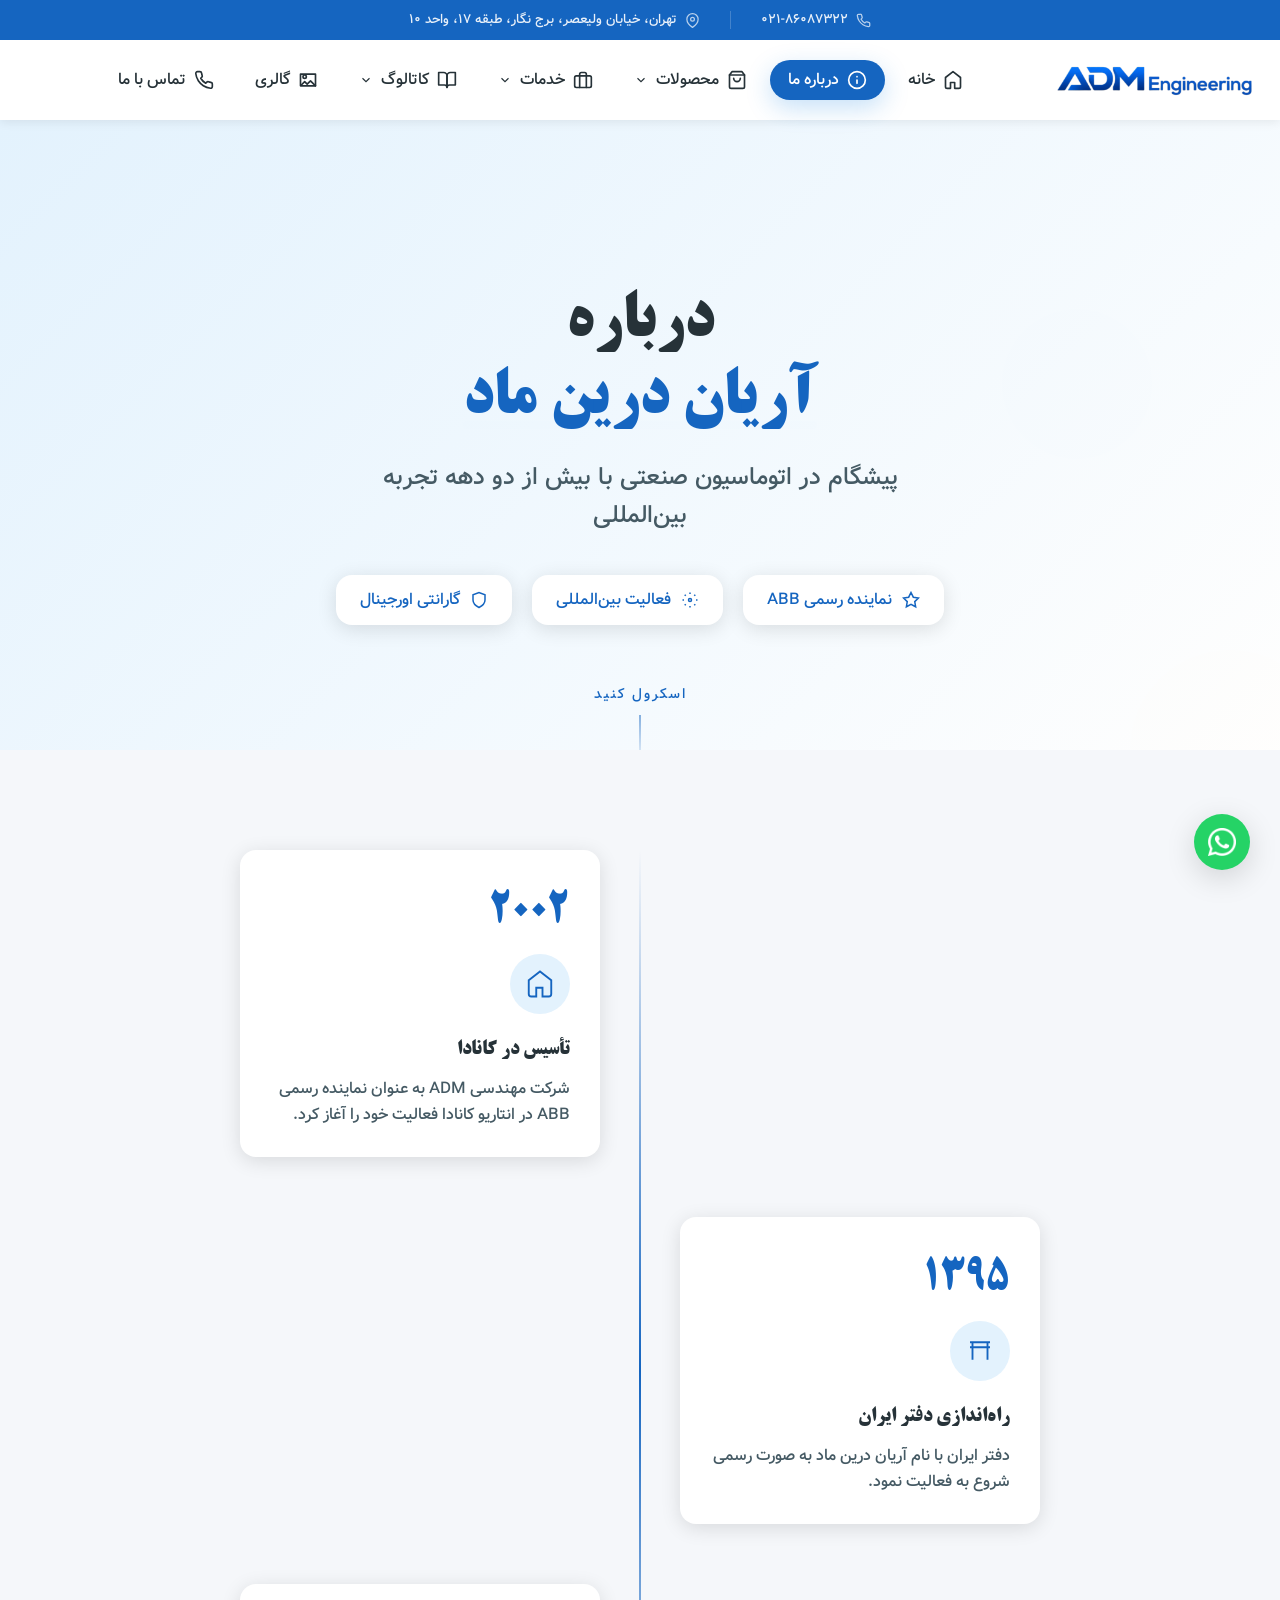
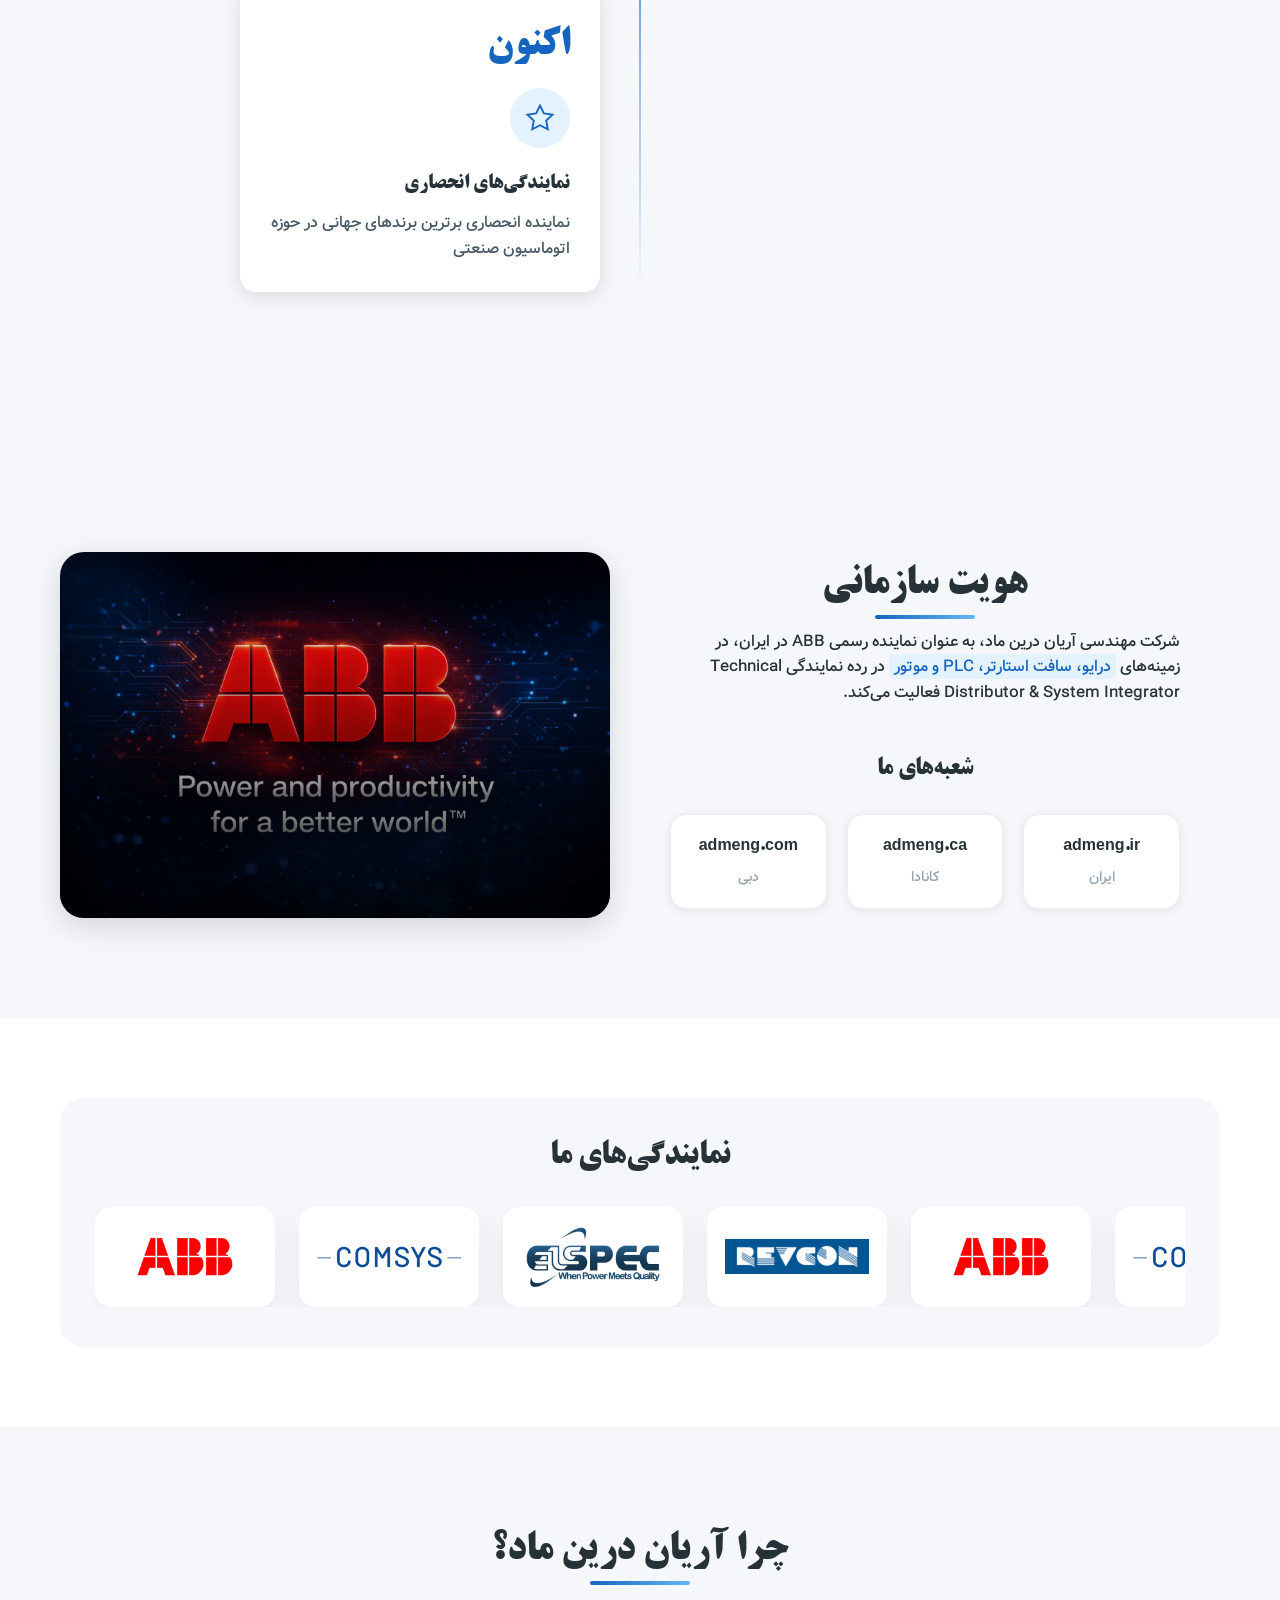
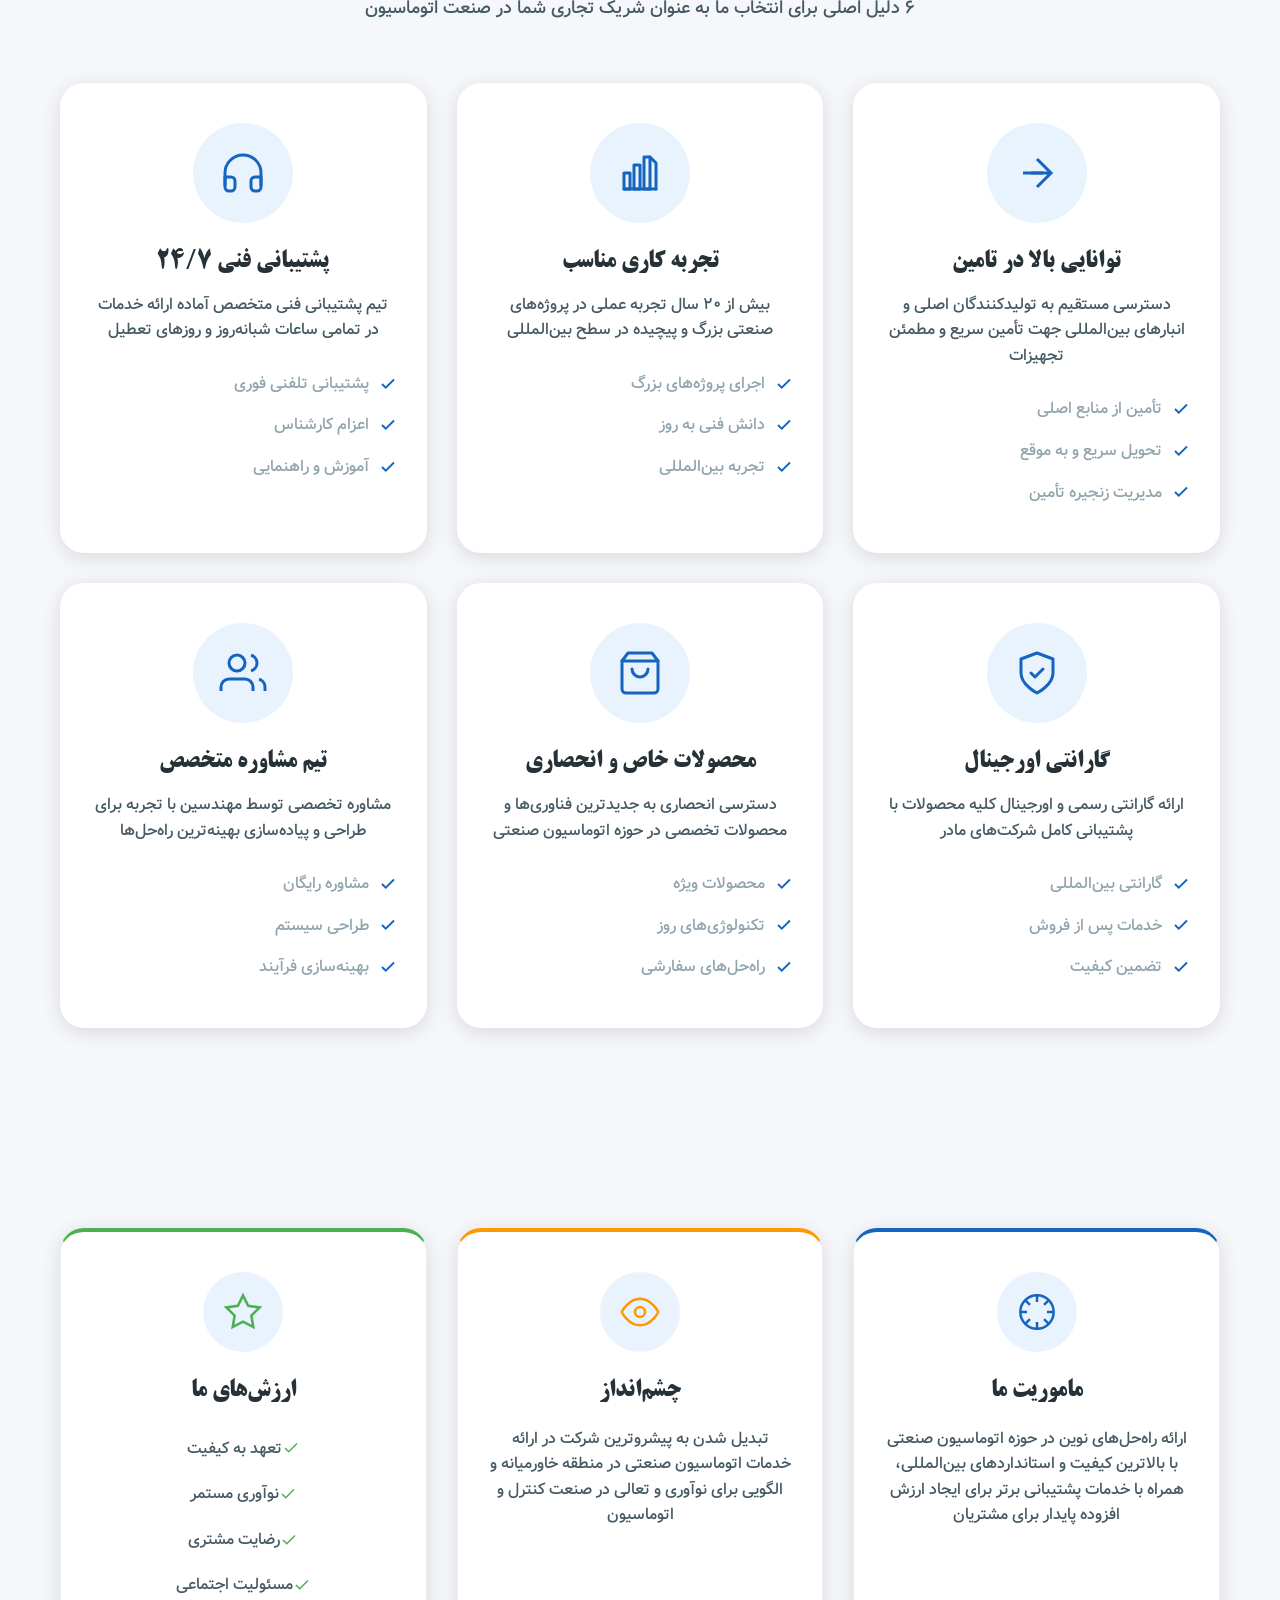
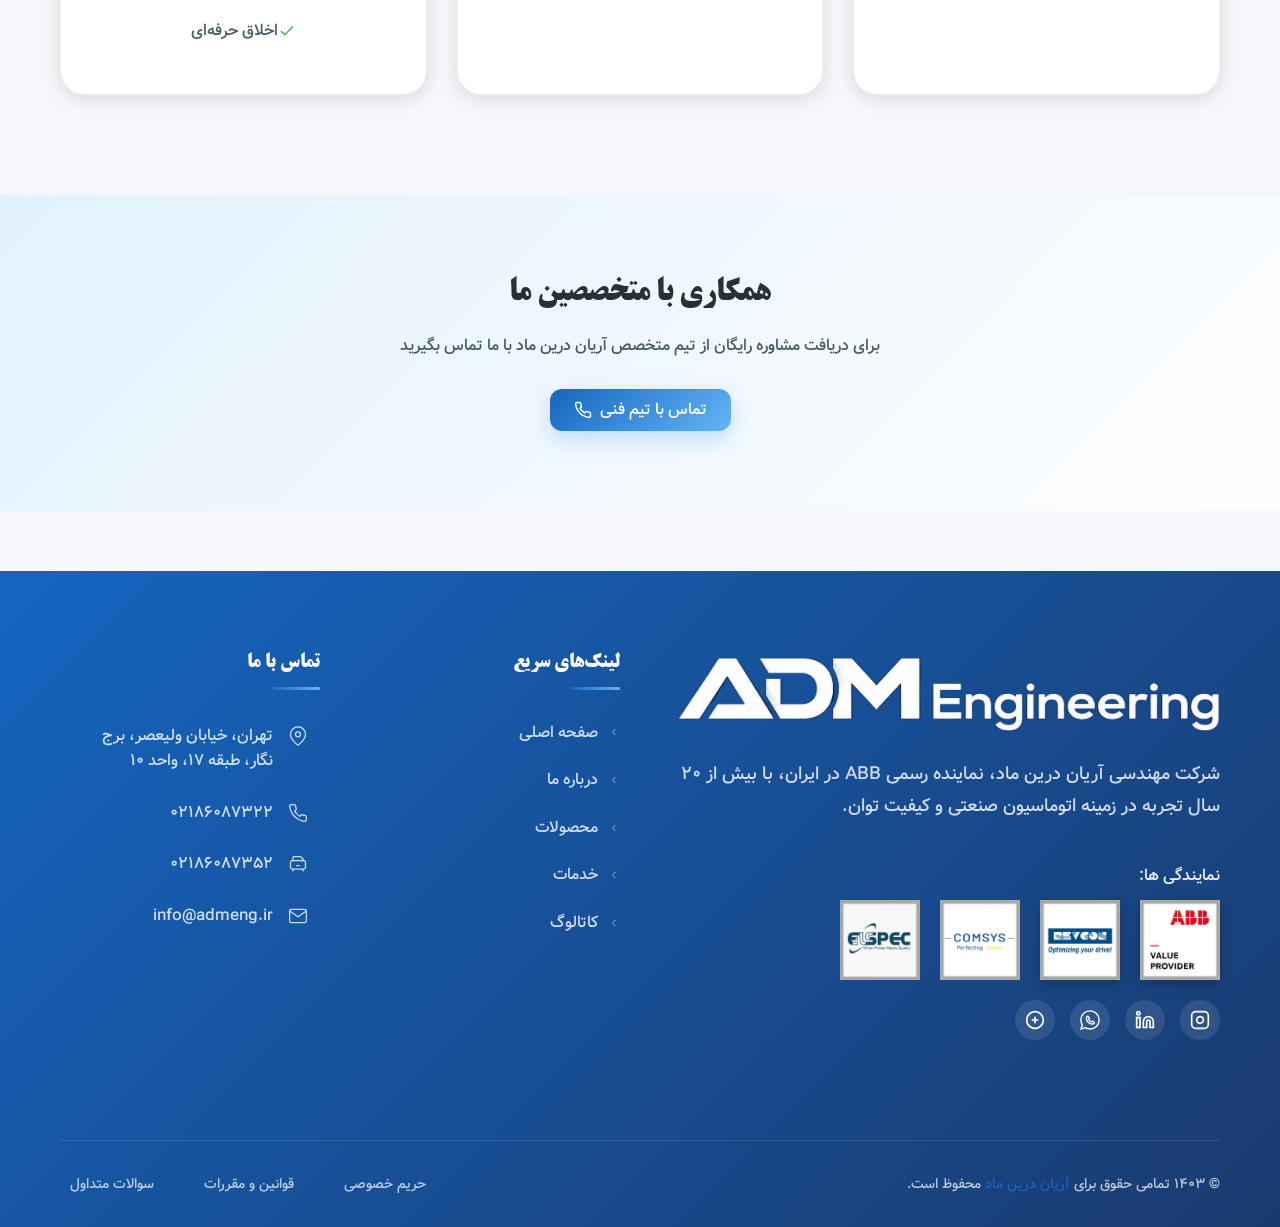
==== commit 02c23921: "Add files via upload" ====
--- a/about.html
+++ b/about.html
@@ -700,10 +700,10 @@
                             <span>نمایندگی ها:</span>
                             <div class="exclusive-images">
                                 <img src="assets/certificate/adm-cert-1.jpg" alt="ADM Certificate 1" loading="lazy">
-                                <img src="assets/certificate/adm-cert-2.jpg" alt="ADM Certificate 2" loading="lazy">
+                                <img src="assets/certificate/adm-cert-4.jpg" alt="ADM Certificate 2" loading="lazy">
                                 <div class="exclusive-brand-logos">
-                                    <img src="assets/logo/revcon-footer.jpg" alt="Revcon" loading="lazy">
-                                    <img src="assets/logo/comsys-footer.png" alt="Comsys" loading="lazy">
+                                    <img src="assets/certificate/adm-cert-3.jpg" alt="Revcon" loading="lazy">
+                                    <img src="assets/certificate/adm-cert-2.jpg" alt="Comsys" loading="lazy">
                                 </div>
                             </div>
                         </div>
--- a/css/main.css
+++ b/css/main.css
@@ -573,7 +573,7 @@
 }
 
 .adm-brand-text {
-    color: var(--primary-light);
+    color: var(--primary-dark);
 }
 
 .adm-right-content p {
@@ -581,6 +581,7 @@
     line-height: 1.85;
     margin-bottom: 12px;
     font-size: 0.97rem;
+    text-align: justify;
 }
 
 .adm-list {
@@ -640,22 +641,26 @@
     background: #e3f2fd;
     border-right: 4px solid var(--primary-color);
     border-radius: 8px;
-    padding: 16px 20px;
+    padding: 12px 16px;
     display: flex;
     align-items: center;
-    gap: 12px;
-    margin-bottom: 50px;
-    max-width: 400px;
+    gap: 10px;
+    margin-top: 30px;
+    margin-bottom: 0;
+    max-width: 350px;
     margin-left: auto;
     margin-right: auto;
     color: var(--primary-dark);
     font-weight: 600;
+    font-size: 0.9rem;
     white-space: nowrap;
 }
 
 .software-password-info svg {
     flex-shrink: 0;
     color: var(--primary-color);
+    width: 16px;
+    height: 16px;
 }
 
 .copy-password-btn {
@@ -670,6 +675,7 @@
     border-radius: 6px;
     transition: all var(--transition-fast);
     margin-right: 8px;
+    margin-right: -3px;
     flex-shrink: 0;
 }
 
@@ -758,26 +764,36 @@
     box-shadow: 0 6px 20px rgba(73, 130, 209, 0.3);
 }
 
-/* Notification Styles */
-.notification {
+/* Notification wrapper + item styles */
+.notifications-wrapper {
     position: fixed;
     top: 100px;
     right: 20px;
+    display: flex;
+    flex-direction: column;
+    gap: 12px;
+    z-index: 2000;
+    align-items: flex-end;
+    pointer-events: none;
+}
+
+.notifications-wrapper .notification {
+    position: relative;
     background: var(--white);
     color: var(--primary-dark);
-    padding: 16px 24px;
+    padding: 12px 18px;
     border-radius: 8px;
-    box-shadow: 0 4px 20px rgba(0, 0, 0, 0.15);
+    box-shadow: 0 4px 20px rgba(0, 0, 0, 0.12);
     border-right: 4px solid var(--primary-color);
-    z-index: 2000;
     font-weight: 500;
     opacity: 0;
-    transform: translateX(100px);
-    transition: all 300ms ease;
+    transform: translateX(20px);
+    transition: all 260ms ease;
     max-width: 350px;
-}
-
-.notification.show {
+    pointer-events: auto;
+}
+
+.notifications-wrapper .notification.show {
     opacity: 1;
     transform: translateX(0);
 }
@@ -788,7 +804,14 @@
 
 .notification-success {
     border-right-color: #10b981;
-    color: #047857;
+    color: #065f46;
+    background: var(--white);
+}
+
+.notifications-wrapper .notification-success {
+    background: var(--white);
+    color: #065f46;
+    border-right-color: #10b981;
 }
 
 .notification-error {
@@ -797,11 +820,27 @@
 }
 
 @media (max-width: 768px) {
-    .notification {
+    .notifications-wrapper {
         top: 80px;
         right: 10px;
-        left: 10px;
-        max-width: none;
+    }
+
+    .notifications-wrapper .notification {
+        width: auto;
+        display: inline-block;
+        max-width: 90%;
+        white-space: normal;
+        padding: 10px 14px;
+    }
+}
+
+@media (max-width: 480px) {
+    .notifications-wrapper .notification {
+        font-size: 0.78rem;
+        white-space: nowrap;
+        overflow: hidden;
+        text-overflow: ellipsis;
+        max-width: 85vw;
     }
 }
 
@@ -833,7 +872,18 @@
         font-size: 0.85rem;
         padding: 10px 12px;
         gap: 6px;
-        white-space: nowrap;
+        max-width: 320px;
+        margin-top: 25px;
+    }
+
+    .adm-competency-title {
+        font-size: 1.5rem !important;
+        line-height: 1.3 !important;
+    }
+
+    .adm-right-content p,
+    .adm-right-content .adm-list li {
+        font-size: 0.92rem !important;
     }
 }
 
@@ -851,7 +901,53 @@
         font-size: 0.75rem;
         padding: 8px 10px;
         gap: 4px;
+        max-width: 280px;
+        margin-top: 20px;
+    }
+
+    .adm-cert-card img {
+        max-width: 240px;
+        max-height: 150px;
+    }
+
+    .hero-badges .hero-badge,
+    .hero-badge {
+        font-size: 0.95rem;
         white-space: nowrap;
+        display: inline-flex;
+        align-items: center;
+        gap: 6px;
+    }
+
+    .top-bar,
+    .top-bar .top-bar-item,
+    .top-bar .top-bar-item span {
+        font-size: 0.85rem;
+        line-height: 1.2;
+    }
+
+    .header-main,
+    .footer-main {
+        border-radius: 0 !important;
+    }
+
+    .adm-competency-title {
+        font-size: 1.6rem !important;
+        line-height: 1.3 !important;
+    }
+
+    .adm-right-content p,
+    .adm-right-content .adm-list li {
+        font-size: 0.9rem !important;
+    }
+
+    .product-title--small {
+        font-size: 1.1rem;
+        font-weight: 600;
+    }
+
+    .footer-links {
+        display: none !important;
     }
 }
 
--- a/css/header.css
+++ b/css/header.css
@@ -478,6 +478,21 @@
     }
 
 
+}
+
+@media (max-width: 480px) {
+    /* Force top-bar text smaller on very small screens */
+    .top-bar-item,
+    .top-bar-item span {
+        font-size: 0.72rem !important;
+        line-height: 1.1;
+    }
+
+    .top-bar-item svg {
+        width: 14px !important;
+        height: 14px !important;
+    }
+}
     .phone-number {
         padding: 8px 10px;
     }
--- a/css/footer.css
+++ b/css/footer.css
@@ -87,13 +87,14 @@
 .exclusive-images {
     display: flex;
     gap: 20px;
-    align-items: flex-start;
+    align-items: center;
     justify-content: center;
     direction: rtl;
     flex-wrap: nowrap;
 }
 
-.exclusive-images img {
+.exclusive-images img,
+.exclusive-brand-logos img {
     display: block;
     width: auto;
     height: auto;
@@ -106,31 +107,16 @@
 
 .exclusive-brand-logos {
     display: flex;
-    flex-direction: column;
+    flex-direction: row;
     align-items: center;
     justify-content: center;
-    gap: 10px;
+    gap: 20px;
     flex-shrink: 0;
 }
 
 .exclusive-brand-logos img {
-    display: block;
-    width: auto;
-    height: auto;
-    max-width: 140px;
-    max-height: 80px;
     box-shadow: none;
     background: transparent;
-    object-fit: contain;
-}
-
-.exclusive-brand-logos img:first-child {
-    max-width: 140px;
-    max-height: 75px;
-}
-
-.exclusive-brand-logos img:last-child {
-    margin-top: 12px;
 }
 
 @media (max-width: 768px) {
@@ -154,7 +140,7 @@
     }
 
     .exclusive-brand-logos {
-        gap: 8px;
+        gap: 12px;
     }
 
     .exclusive-brand-logos img {
@@ -170,22 +156,39 @@
 
 @media (max-width: 480px) {
     .exclusive-images {
-        gap: 4px;
-    }
-
-    .exclusive-images img {
-        max-width: 40px;
-        max-height: 40px;
-    }
-
+        display: flex;
+        flex-direction: row;
+        flex-wrap: nowrap;
+        align-items: center;
+        justify-content: center;
+        gap: 8px;
+        width: 100%;
+        overflow-x: auto;
+    }
+
+    .exclusive-images img,
     .exclusive-brand-logos img {
         max-width: 90px;
         max-height: 55px;
+        width: auto;
+        height: auto;
+        flex-shrink: 0;
+    }
+
+    .exclusive-brand-logos {
+        flex-direction: row;
+        align-items: center;
+        justify-content: center;
+        gap: 8px;
     }
 
     .exclusive-brand-logos img:first-child {
         max-width: 90px;
         max-height: 55px;
+    }
+
+    .exclusive-brand-logos img:last-child {
+        margin-top: 0;
     }
 }
 
@@ -242,6 +245,16 @@
     list-style: none;
     padding: 0;
     margin: 0;
+}
+
+@media (max-width: 480px) {
+    /* Hide the 'Quick Links' heading and links on small screens */
+    .footer-links-col > .footer-title {
+        display: none;
+    }
+    .footer-links {
+        display: none !important;
+    }
 }
 
 .footer-links li {
--- a/css/services.css
+++ b/css/services.css
@@ -645,6 +645,12 @@
     .service-btn {
         padding: 8px 16px;
         font-size: 0.8rem;
+        white-space: nowrap;
+    }
+
+    .service-btn span,
+    .service-btn svg {
+        white-space: nowrap;
     }
 
     .cta-title {
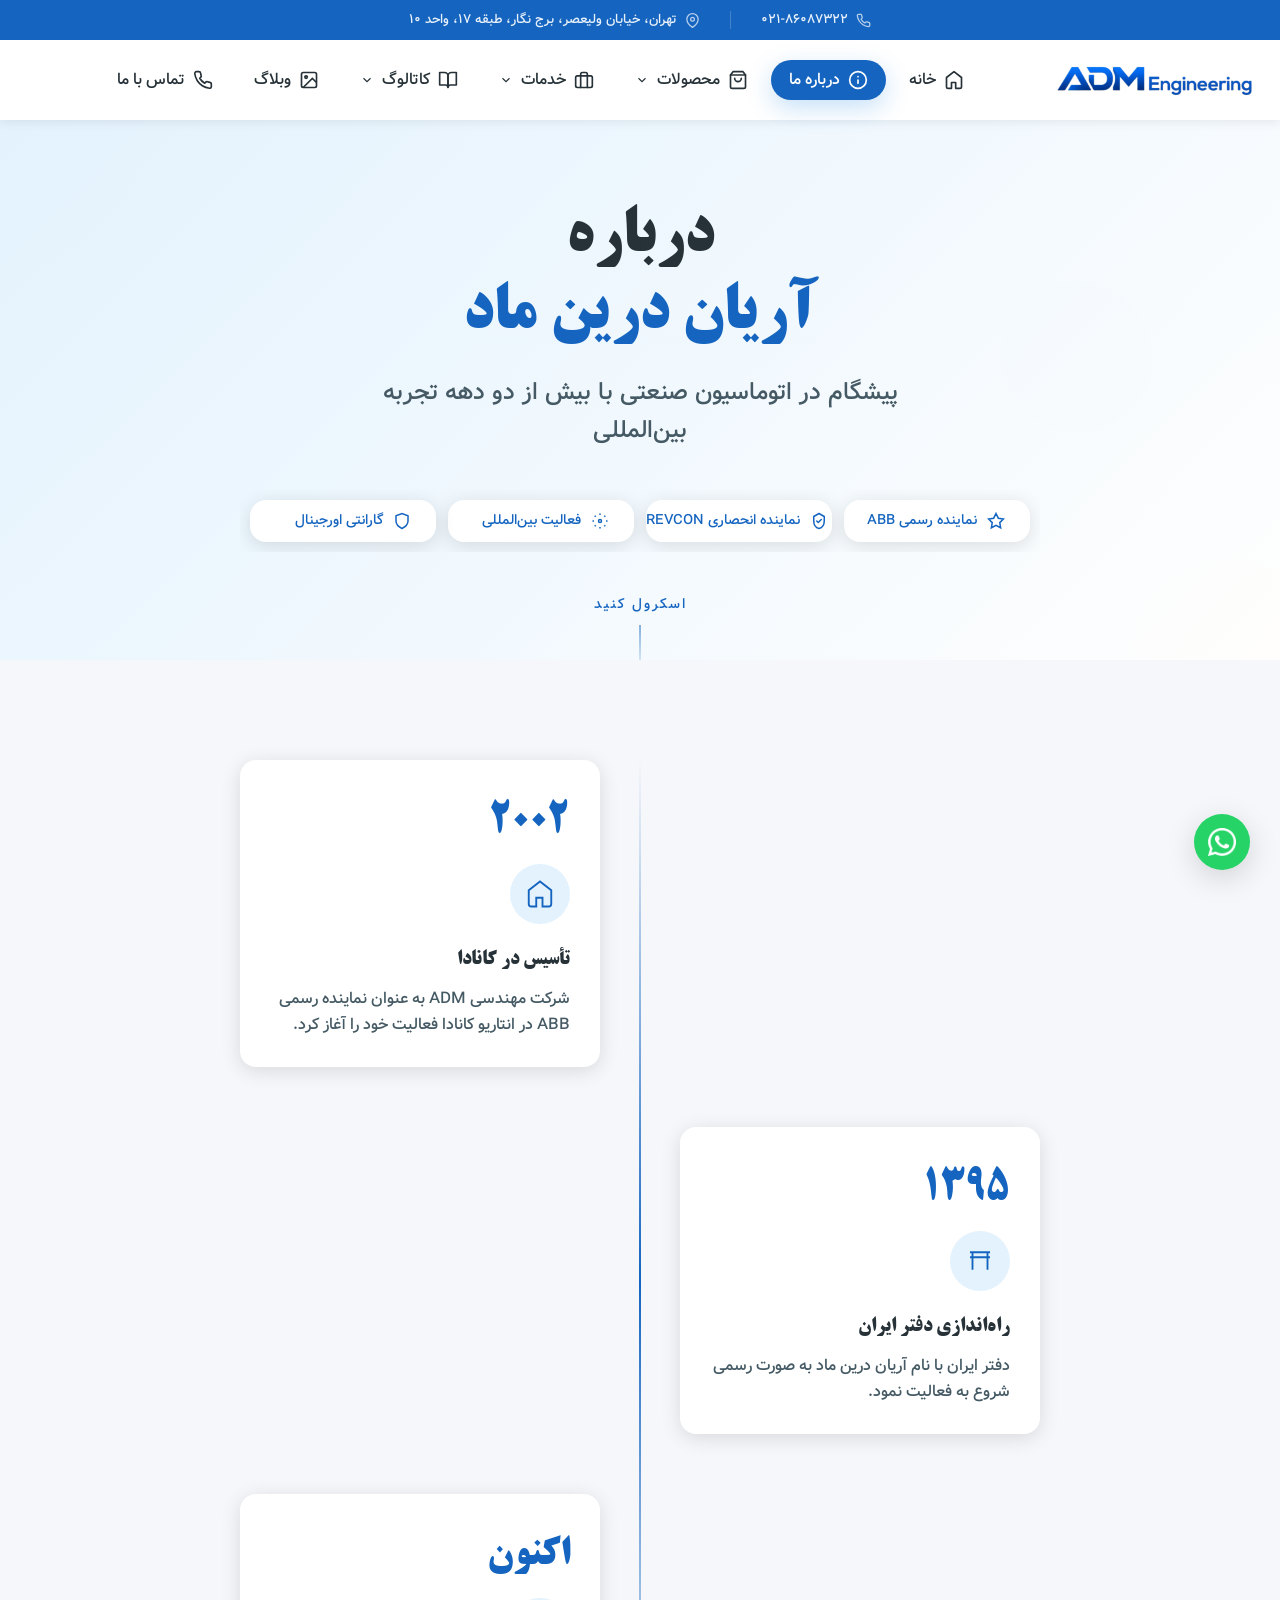
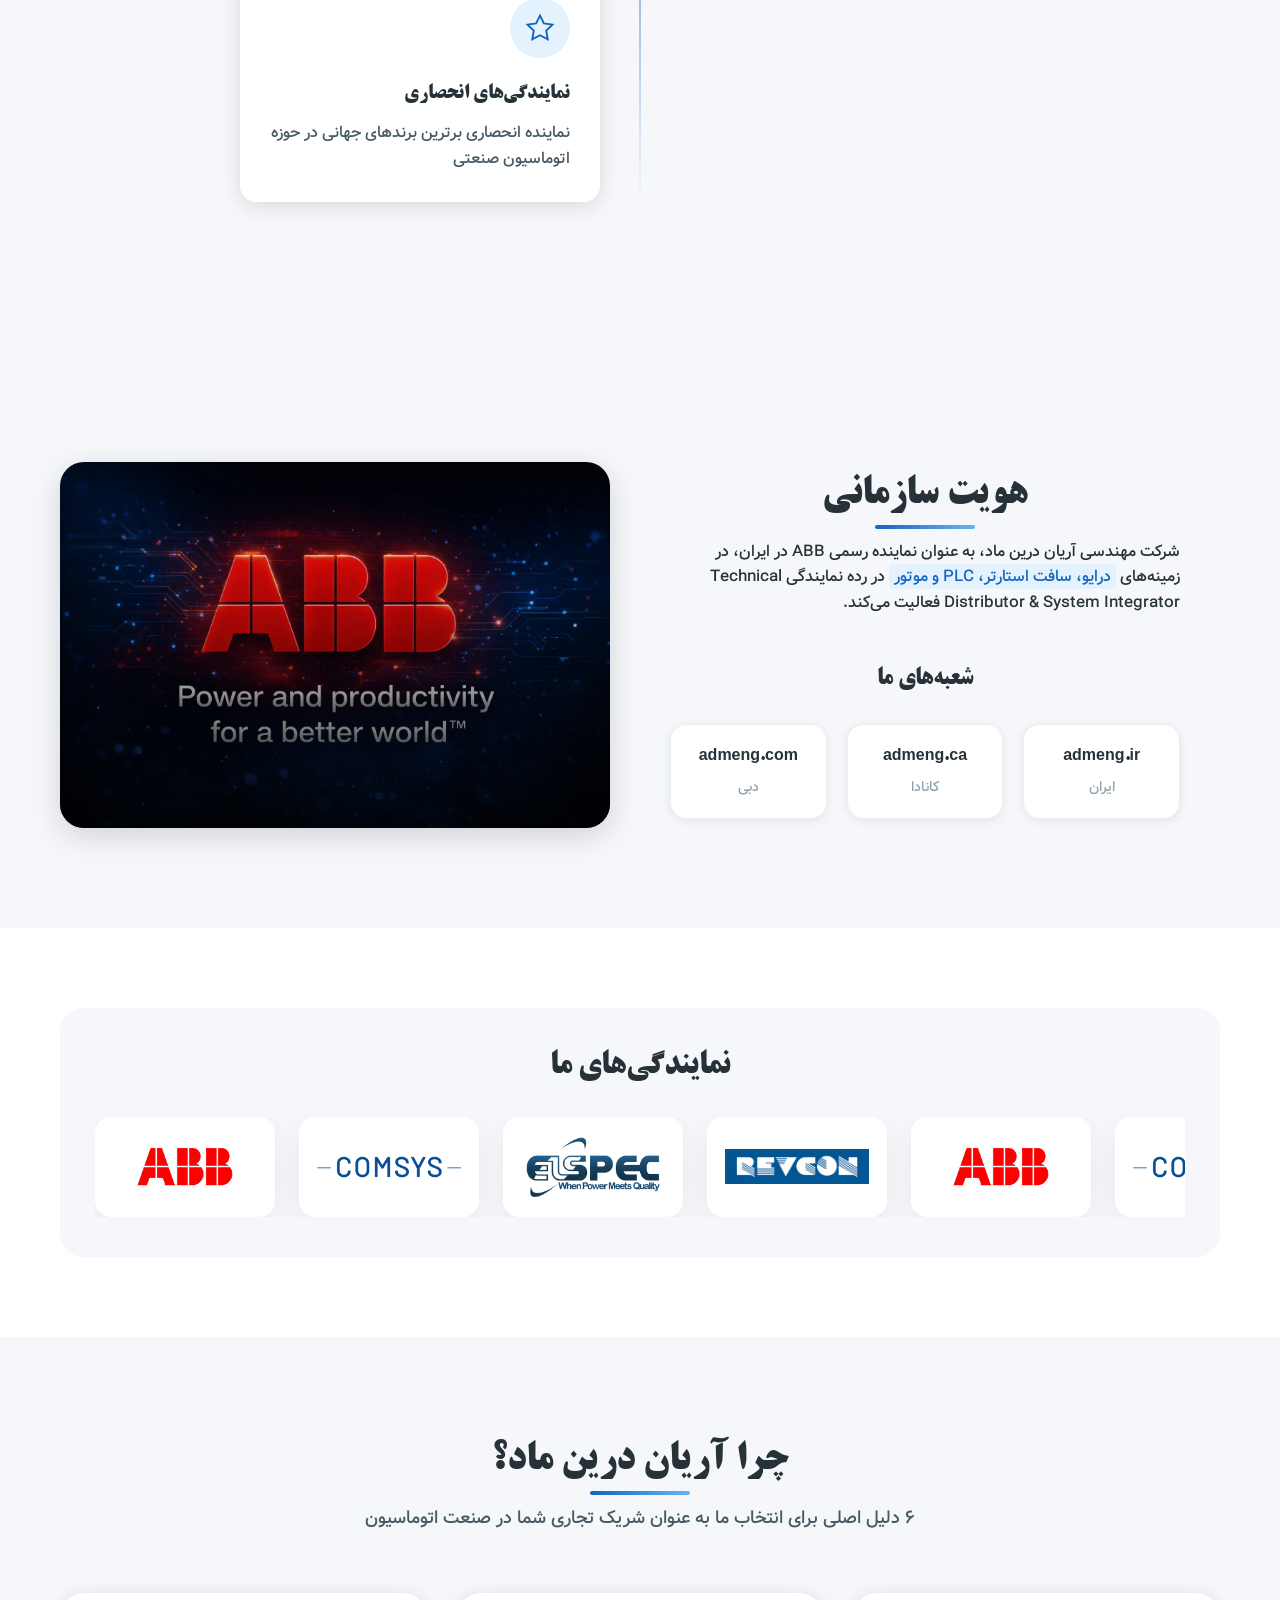
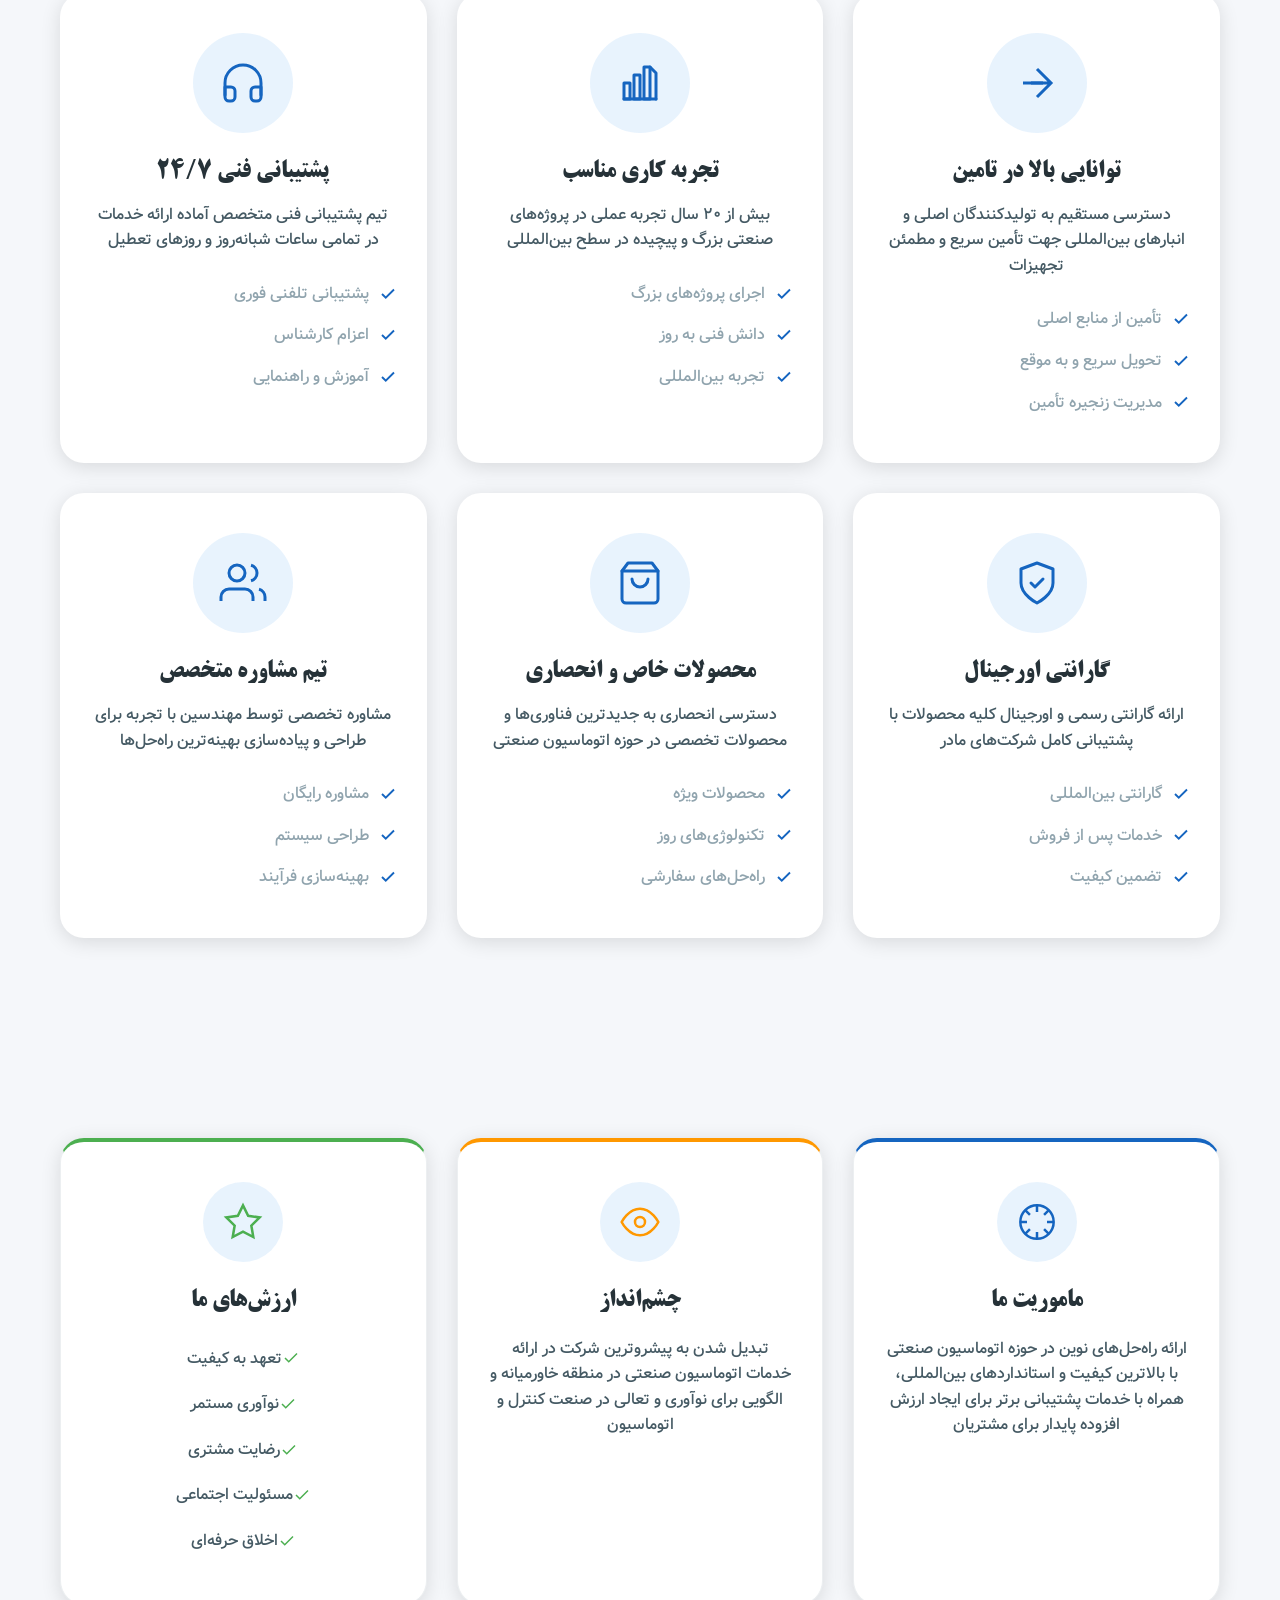
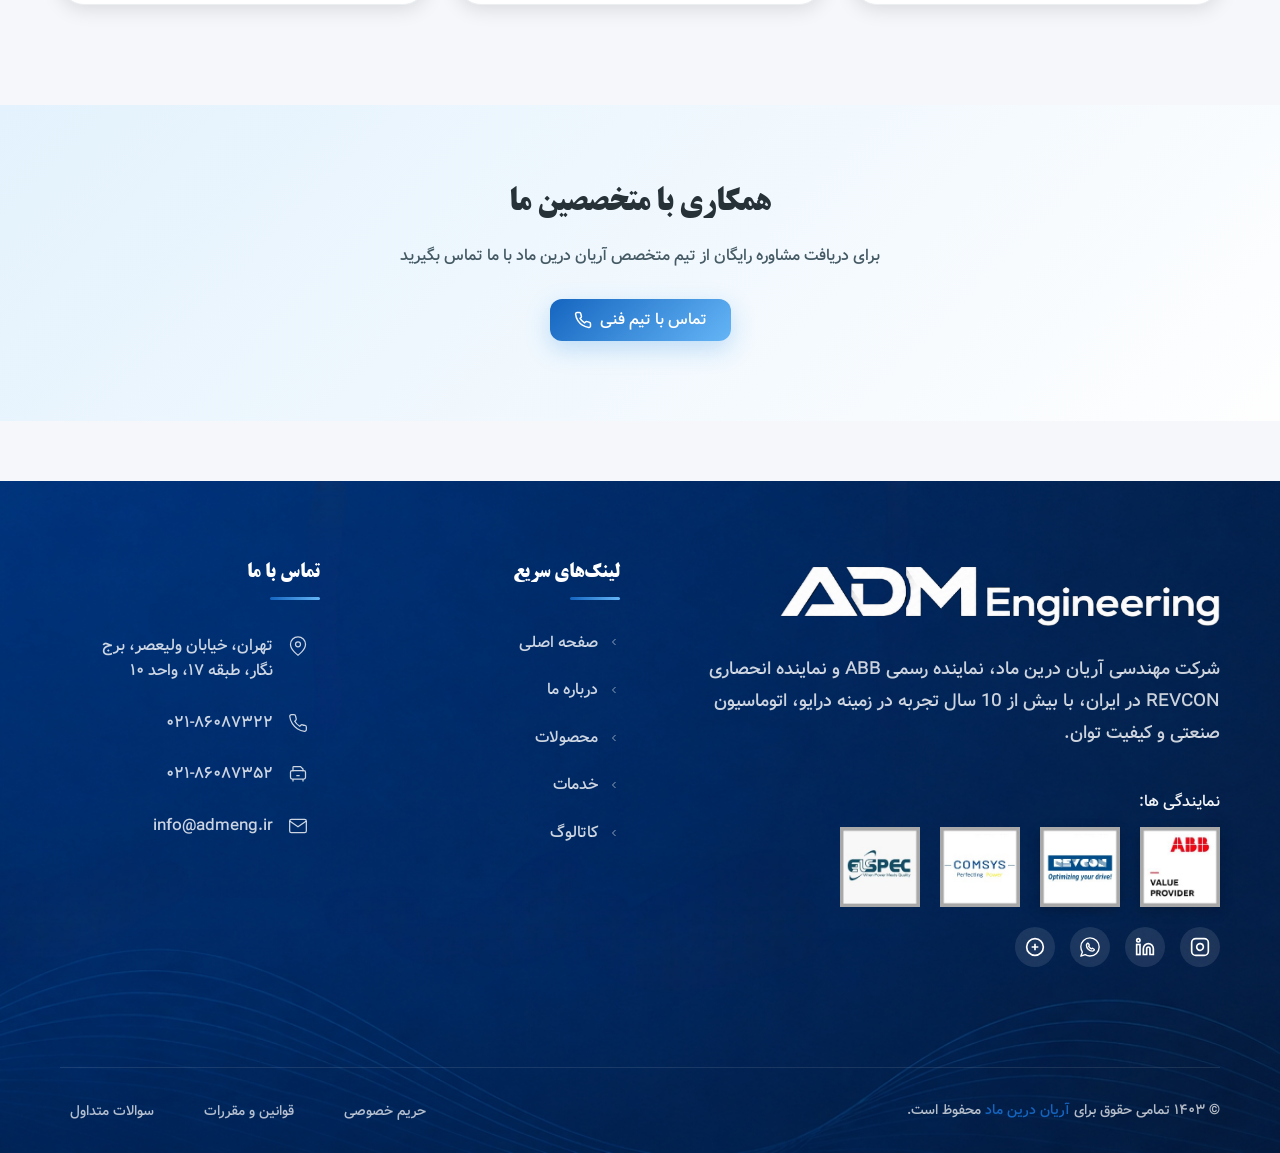
==== commit 7b0cf8c3: "Add files via upload" ====
--- a/about.html
+++ b/about.html
@@ -159,13 +159,13 @@
                     </li>
                     <li class="nav-item">
                         <a href="/gallery" class="nav-link">
-                            <svg class="nav-icon" width="20" height="20" viewBox="0 0 24 24" fill="none"
-                                stroke="currentColor" stroke-width="2" stroke-linecap="round" stroke-linejoin="round">
-                                <path d="M3 5h18v14H3z" />
-                                <circle cx="8" cy="8" r="2" />
-                                <path d="M21 19l-6-6-4 4-3-3-4 4" />
-                            </svg>
-                            <span>گالری</span>
+                            <svg class="nav-icon" viewBox="0 0 24 24" fill="none" stroke="currentColor"
+                                stroke-width="2">
+                                <rect x="3" y="3" width="18" height="18" rx="2" />
+                                <circle cx="8.5" cy="8.5" r="1.5" />
+                                <polyline points="21 15 16 10 5 21" />
+                            </svg>
+                            <span>وبلاگ</span>
                         </a>
                     </li>
                     <li class="nav-item">
@@ -219,6 +219,13 @@
                                 points="12 2 15.09 8.26 22 9.27 17 14.14 18.18 21.02 12 17.77 5.82 21.02 7 14.14 2 9.27 8.91 8.26 12 2" />
                         </svg>
                         نماینده رسمی ABB
+                    </span>
+                    <span class="badge">
+                        <svg width="18" height="18" viewBox="0 0 24 24" fill="none" stroke="currentColor" stroke-width="2" stroke-linecap="round" stroke-linejoin="round">
+                            <path d="M12 2l7 4v6c0 5-3 9-7 10-4-1-7-5-7-10V6l7-4z" />
+                            <path d="M9 12l2 2 4-4" />
+                        </svg>
+                        نماینده انحصاری REVCON
                     </span>
                     <span class="badge">
                         <svg width="18" height="18" viewBox="0 0 24 24" fill="none" stroke="currentColor"
@@ -332,7 +339,7 @@
 
                 <div class="company-image reveal">
                     <div class="image-wrapper">
-                        <img src="assets/about/company.png" alt="دفتر آریان درین ماد" loading="lazy">
+                        <img src="assets/about/company.webp" alt="دفتر آریان درین ماد" loading="lazy">
                         <div class="image-overlay"></div>
                     </div>
                 </div>
@@ -693,8 +700,7 @@
                                 loading="lazy">
                         </div>
                         <p class="company-description">
-                            شرکت مهندسی آریان درین ماد، نماینده رسمی ABB در ایران،
-                            با بیش از ۲۰ سال تجربه در زمینه اتوماسیون صنعتی و کیفیت توان.
+                            شرکت مهندسی آریان درین ماد، نماینده رسمی ABB و نماینده انحصاری REVCON در ایران، با بیش از 10 سال تجربه در زمینه درایو، اتوماسیون صنعتی و کیفیت توان.
                         </p>
                         <div class="footer-exclusive">
                             <span>نمایندگی ها:</span>
@@ -789,7 +795,7 @@
                                         d="M22 16.92v3a2 2 0 0 1-2.18 2 19.8 19.8 0 0 1-8.63-3.07 19.5 19.5 0 0 1-6-6 19.8 19.8 0 0 1-3.07-8.67A2 2 0 0 1 4.11 2h3a2 2 0 0 1 2 1.72c.127.96.362 1.903.7 2.81a2 2 0 0 1-.45 2.11L8.09 9.91a16 16 0 0 0 6 6l1.27-1.27a2 2 0 0 1 2.11-.45c.907.338 1.85.573 2.81.7A2 2 0 0 1 22 16.92z" />
                                 </svg>
                                 <div class="contact-text">
-                                    <a href="tel:+982186087322">۰۲۱۸۶۰۸۷۳۲۲</a>
+                                    <a href="tel:+982186087322">۰۲۱-۸۶۰۸۷۳۲۲</a>
                                 </div>
                             </li>
                             <li>
@@ -799,7 +805,7 @@
                                         d="M6 9V4a1 1 0 0 1 1-1h8l3 3v3M6 18h12M6 14h.01M10 14h4M6 21v-3M18 21v-3M3 10a2 2 0 0 1 2-2h14a2 2 0 0 1 2 2v6a2 2 0 0 1-2 2H5a2 2 0 0 1-2-2v-6z" />
                                 </svg>
                                 <div class="contact-text">
-                                    <a href="tel:+982186087352">۰۲۱۸۶۰۸۷۳۵۲</a>
+                                    <a href="tel:+982186087352">۰۲۱-۸۶۰۸۷۳۵۲</a>
                                 </div>
                             </li>
                             <li>
--- a/css/fonts.css
+++ b/css/fonts.css
@@ -46,13 +46,4 @@
     font-weight: 800;
     font-style: normal;
     font-display: swap;
-}
-
-@font-face {
-    font-family: 'Track';
-    src: url('../fonts/Track.woff2') format('woff2'),
-        url('../fonts/Track.woff2') format('woff');
-    font-weight: 800;
-    font-style: normal;
-    font-display: swap;
 }
--- a/css/variables.css
+++ b/css/variables.css
@@ -42,7 +42,6 @@
 
     /* Fonts */
     --font-titr: 'Titr', 'Estedad', 'Vazir', sans-serif;
-    --font-track: 'Track', 'Estedad', 'Vazir', sans-serif;
     --font-primary: 'Vazirmatn', 'IRANSans', sans-serif;
     --font-secondary: 'Estedad', 'Segoe UI', sans-serif;
 
--- a/css/main.css
+++ b/css/main.css
@@ -543,7 +543,6 @@
 
 .adm-right-col {
     flex: 1 1 60%;
-    background-image: url('assets/certificate/images.jpg');
     background-size: cover;
     background-position: center center;
     position: relative;
@@ -905,9 +904,19 @@
         margin-top: 20px;
     }
 
+    .adm-cert-grid {
+        grid-template-columns: 1fr;
+        gap: 10px;
+    }
+
+    .adm-cert-card {
+        padding-left: 0 !important;
+        padding-right: 0 !important;
+    }
+
     .adm-cert-card img {
-        max-width: 240px;
-        max-height: 150px;
+        max-width: 180px;
+        max-height: 110px;
     }
 
     .hero-badges .hero-badge,
--- a/css/header.css
+++ b/css/header.css
@@ -379,25 +379,39 @@
         position: static;
         opacity: 1;
         visibility: visible;
-        transform: none;
-        box-shadow: none;
+        transform: translateY(-6px);
+        box-shadow: var(--shadow-lg);
         width: 100%;
         margin-top: 10px;
         border-radius: 20px;
-        background: var(--light-color);
-        display: none;
-        transition: none;
+        background: var(--primary-color);
+        display: block;
+        overflow: hidden;
+        max-height: 0;
+        opacity: 0;
+        pointer-events: none;
+        transition: max-height 0.35s ease, opacity 0.25s ease, transform 0.35s ease;
     }
 
     .dropdown-menu.active {
-        display: block;
+        max-height: 500px;
+        opacity: 1;
+        transform: translateY(0);
+        pointer-events: auto;
     }
 
     .dropdown-item {
         padding: 12px 20px;
-        border-bottom: 1px solid var(--gray-light);
+        color: var(--white);
+        border-bottom: 1px solid #0052b1;
         justify-content: flex-start;
         text-align: right;
+    }
+
+    .dropdown-item:hover {
+        background: var(--primary-extra-light);
+        color: var(--primary-color);
+        padding-right: 25px;
     }
 
     .mobile-toggle.active span:nth-child(1) {
@@ -496,7 +510,7 @@
     .phone-number {
         padding: 8px 10px;
     }
-}
+    
 
 @media (max-width: 480px) {
     .logo img {
--- a/css/footer.css
+++ b/css/footer.css
@@ -1,6 +1,7 @@
 /* ===== FOOTER ===== */
 .footer-main {
-    background: linear-gradient(135deg, var(--primary-dark), #1a3a6e);
+    background:
+        url('../assets/footer/footer.jpg') center/cover no-repeat;
     color: var(--white);
     position: relative;
     overflow: hidden;
@@ -38,7 +39,6 @@
     opacity: 0.03;
 }
 
-/* بخش بالای فوتر */
 .footer-top {
     padding: 80px 0 50px;
     position: relative;
@@ -52,7 +52,6 @@
     margin-bottom: 50px;
 }
 
-/* درباره شرکت */
 .footer-about {
     grid-column: span 2;
 }
@@ -62,7 +61,7 @@
 }
 
 .footer-logo img {
-    height: 80px;
+    height: 65px;
     width: auto;
 }
 
@@ -83,7 +82,6 @@
     margin: 20px 0;
 }
 
-/* ردیف سه عکس در کنار هم - RTL */
 .exclusive-images {
     display: flex;
     gap: 20px;
@@ -248,10 +246,10 @@
 }
 
 @media (max-width: 480px) {
-    /* Hide the 'Quick Links' heading and links on small screens */
-    .footer-links-col > .footer-title {
+    .footer-links-col>.footer-title {
         display: none;
     }
+
     .footer-links {
         display: none !important;
     }
--- a/css/animations.css
+++ b/css/animations.css
@@ -113,11 +113,11 @@
 
 @keyframes typing {
     from {
-        width: 0;
-    }
-
-    to {
-        width: 100%;
+        width: 0ch;
+    }
+
+    to {
+        width: var(--typing-width, 0ch);
     }
 }
 
--- a/css/about.css
+++ b/css/about.css
@@ -2,15 +2,15 @@
 
 /* Hero Section */
 .about-hero {
-    min-height: 70vh;
+    min-height: 60vh;
     background: linear-gradient(135deg,
             var(--primary-extra-light) 0%,
             rgba(255, 255, 255, 0.95) 100%);
     position: relative;
     overflow: hidden;
-    padding: 120px 0 80px;
+    padding: 80px 0 60px;
     display: flex;
-    align-items: center;
+    align-items: flex-start;
 }
 
 .about-hero-bg {
@@ -113,29 +113,41 @@
 .company-badges {
     display: flex;
     justify-content: center;
-    gap: 20px;
-    flex-wrap: wrap;
+    gap: 12px;
+    flex-wrap: nowrap;
     margin-top: 40px;
+    margin-bottom: 20px;
+    padding: 10px;
+    overflow-x: auto;
 }
 
 .badge {
     display: inline-flex;
     align-items: center;
     gap: 10px;
-    padding: 12px 24px;
+    padding: 10px 25px;
+    min-width: 150px;
+    flex: 1 1 160px;
     background: var(--white);
     color: var(--primary-color);
     border-radius: var(--radius-lg);
+    font-size: 0.85rem;
+    white-space: nowrap;
     font-weight: 600;
     box-shadow: var(--shadow-md);
     transition: all var(--transition-normal);
 }
 
-.badge:hover {
-    transform: translateY(-5px);
-    box-shadow: var(--shadow-lg);
-    background: var(--primary-color);
-    color: var(--white);
+.badge svg {
+    display: inline-block;
+    flex-shrink: 0;
+    width: 18px;
+    height: 18px;
+}
+
+/* Target REVCON badge (second badge) on desktop to reduce right padding */
+.company-badges .badge:nth-child(2) {
+    padding-right: 4px;
 }
 
 .scroll-indicator {
@@ -147,6 +159,7 @@
     flex-direction: column;
     align-items: center;
     gap: 10px;
+    z-index: 2;
 }
 
 .scroll-text {
@@ -780,44 +793,34 @@
 
     .about-hero {
         overflow-x: hidden;
-        padding: 120px 0 80px;
+        padding: 80px 0 80px;
     }
 
     .company-badges {
         display: flex;
-        flex-direction: row;
-        flex-wrap: nowrap;
-        justify-content: flex-start;
+        flex-wrap: wrap;
+        justify-content: center;
+        align-items: stretch;
         gap: 12px;
-        overflow-x: auto;
         padding: 12px 20px 20px 20px;
         margin: 10px -20px 0 -20px;
-        -webkit-overflow-scrolling: touch;
-        scrollbar-width: thin;
-        scroll-snap-type: x mandatory;
-    }
-
-    .company-badges::-webkit-scrollbar {
-        height: 4px;
-    }
-
-    .company-badges::-webkit-scrollbar-track {
-        background: var(--gray-light);
-        border-radius: 10px;
-    }
-
+    }
+
+    .badge {
+        flex: 0 0 calc(50% - 12px);
+        max-width: calc(50% - 12px);
+        min-width: 0;
+        padding: 10px 18px;
+        font-size: 0.9rem;
+        white-space: normal;
+        border-radius: 40px;
+        text-align: center;
+    }
+
+    .company-badges::-webkit-scrollbar,
+    .company-badges::-webkit-scrollbar-track,
     .company-badges::-webkit-scrollbar-thumb {
-        background: var(--primary-color);
-        border-radius: 10px;
-    }
-
-    .badge {
-        flex-shrink: 0;
-        padding: 10px 18px;
-        font-size: 0.8rem;
-        white-space: nowrap;
-        scroll-snap-align: start;
-        border-radius: 40px;
+        display: none;
     }
 
     .badge svg {
@@ -890,6 +893,10 @@
         padding-right: 0;
     }
 
+    .about-timeline {
+        padding: 60px 0;
+    }
+
     .timeline::before {
         left: 30px;
     }
@@ -897,11 +904,35 @@
     .timeline-item {
         width: calc(100% - 80px);
         margin-left: 80px !important;
+        margin-bottom: 40px;
     }
 
     .timeline-item.left,
     .timeline-item.right {
         margin-right: 0;
+    }
+
+    .timeline-content {
+        padding: 20px;
+    }
+
+    .timeline-year {
+        font-size: 1.8rem;
+    }
+
+    .timeline-icon {
+        width: 45px;
+        height: 45px;
+        font-size: 18px;
+        margin-bottom: 15px;
+    }
+
+    .timeline-title {
+        font-size: 1rem;
+    }
+
+    .timeline-description {
+        font-size: 0.9rem;
     }
 
     .partnerships {
@@ -947,6 +978,31 @@
 
     .mv-grid {
         grid-template-columns: 1fr;
+        gap: 20px;
+    }
+
+    .mv-card {
+        padding: 25px 20px;
+    }
+
+    .mv-icon {
+        width: 60px;
+        height: 60px;
+        margin-bottom: 18px;
+    }
+
+    .mv-icon svg {
+        width: 30px;
+        height: 30px;
+    }
+
+    .mv-title {
+        font-size: 1.2rem;
+        margin-bottom: 15px;
+    }
+
+    .mv-description {
+        font-size: 0.95rem;
     }
 }
 
@@ -958,6 +1014,9 @@
     }
 
     .badge {
+        flex: 0 0 calc(50% - 10px);
+        max-width: calc(50% - 10px);
+        min-width: 0;
         padding: 8px 14px;
         font-size: 0.75rem;
     }
@@ -990,6 +1049,38 @@
 
     .partner-flag {
         font-size: 1.5rem;
+    }
+
+    .timeline-year {
+        font-size: 1.6rem;
+    }
+
+    .timeline-content {
+        padding: 18px;
+    }
+
+    .mv-card {
+        padding: 22px 16px;
+    }
+
+    .mv-icon {
+        width: 55px;
+        height: 55px;
+        margin-bottom: 16px;
+    }
+
+    .mv-icon svg {
+        width: 28px;
+        height: 28px;
+    }
+
+    .mv-title {
+        font-size: 1.1rem;
+        margin-bottom: 12px;
+    }
+
+    .mv-description {
+        font-size: 0.9rem;
     }
 
 }
@@ -1002,6 +1093,9 @@
     }
 
     .badge {
+        flex: 0 0 calc(50% - 8px);
+        max-width: calc(50% - 8px);
+        min-width: 0;
         padding: 6px 12px;
         font-size: 0.7rem;
     }
@@ -1036,4 +1130,46 @@
         font-size: 1.3rem;
     }
 
+    .timeline-item {
+        margin-bottom: 35px;
+    }
+
+    .timeline-year {
+        font-size: 1.5rem;
+    }
+
+    .timeline-icon {
+        width: 40px;
+        height: 40px;
+        font-size: 16px;
+    }
+
+    .timeline-title {
+        font-size: 0.95rem;
+    }
+
+    .mv-card {
+        padding: 18px 14px;
+    }
+
+    .mv-icon {
+        width: 50px;
+        height: 50px;
+        margin-bottom: 14px;
+    }
+
+    .mv-icon svg {
+        width: 25px;
+        height: 25px;
+    }
+
+    .mv-title {
+        font-size: 1rem;
+        margin-bottom: 10px;
+    }
+
+    .mv-description {
+        font-size: 0.85rem;
+    }
+
 }
